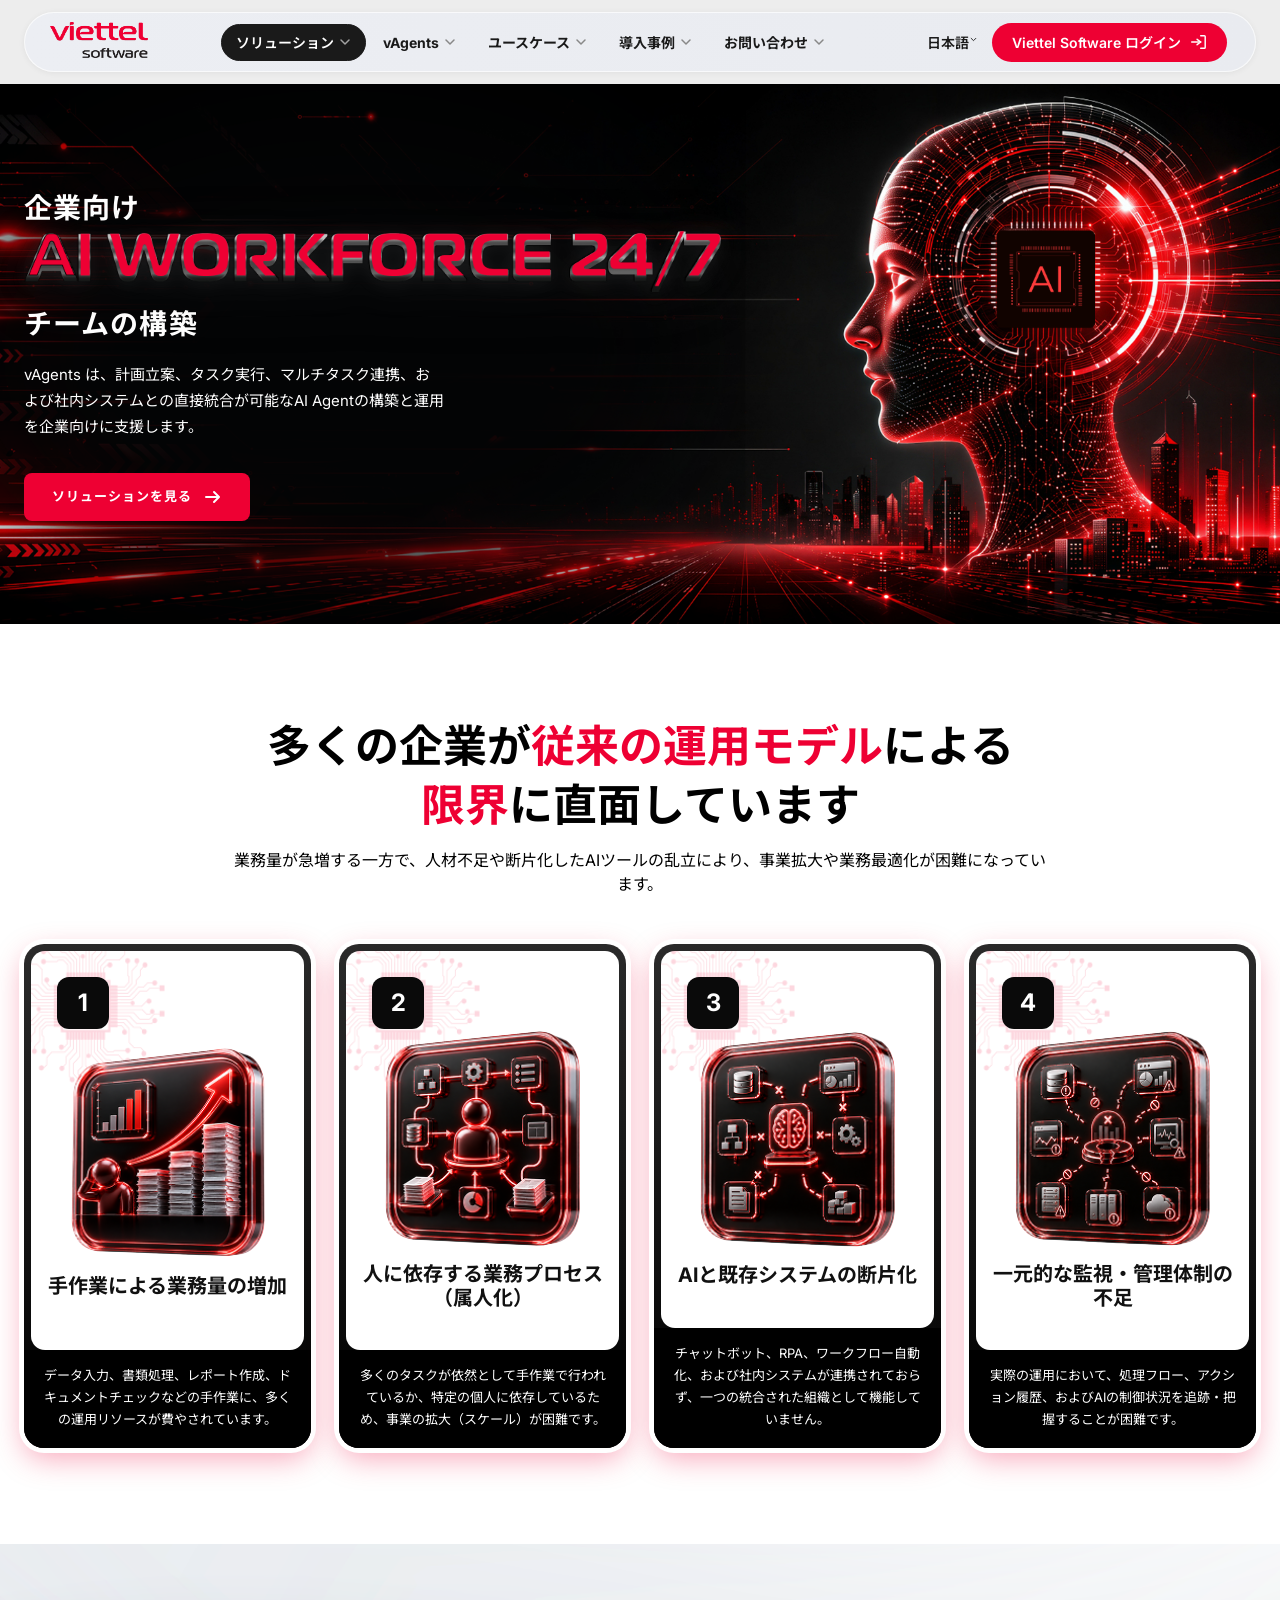
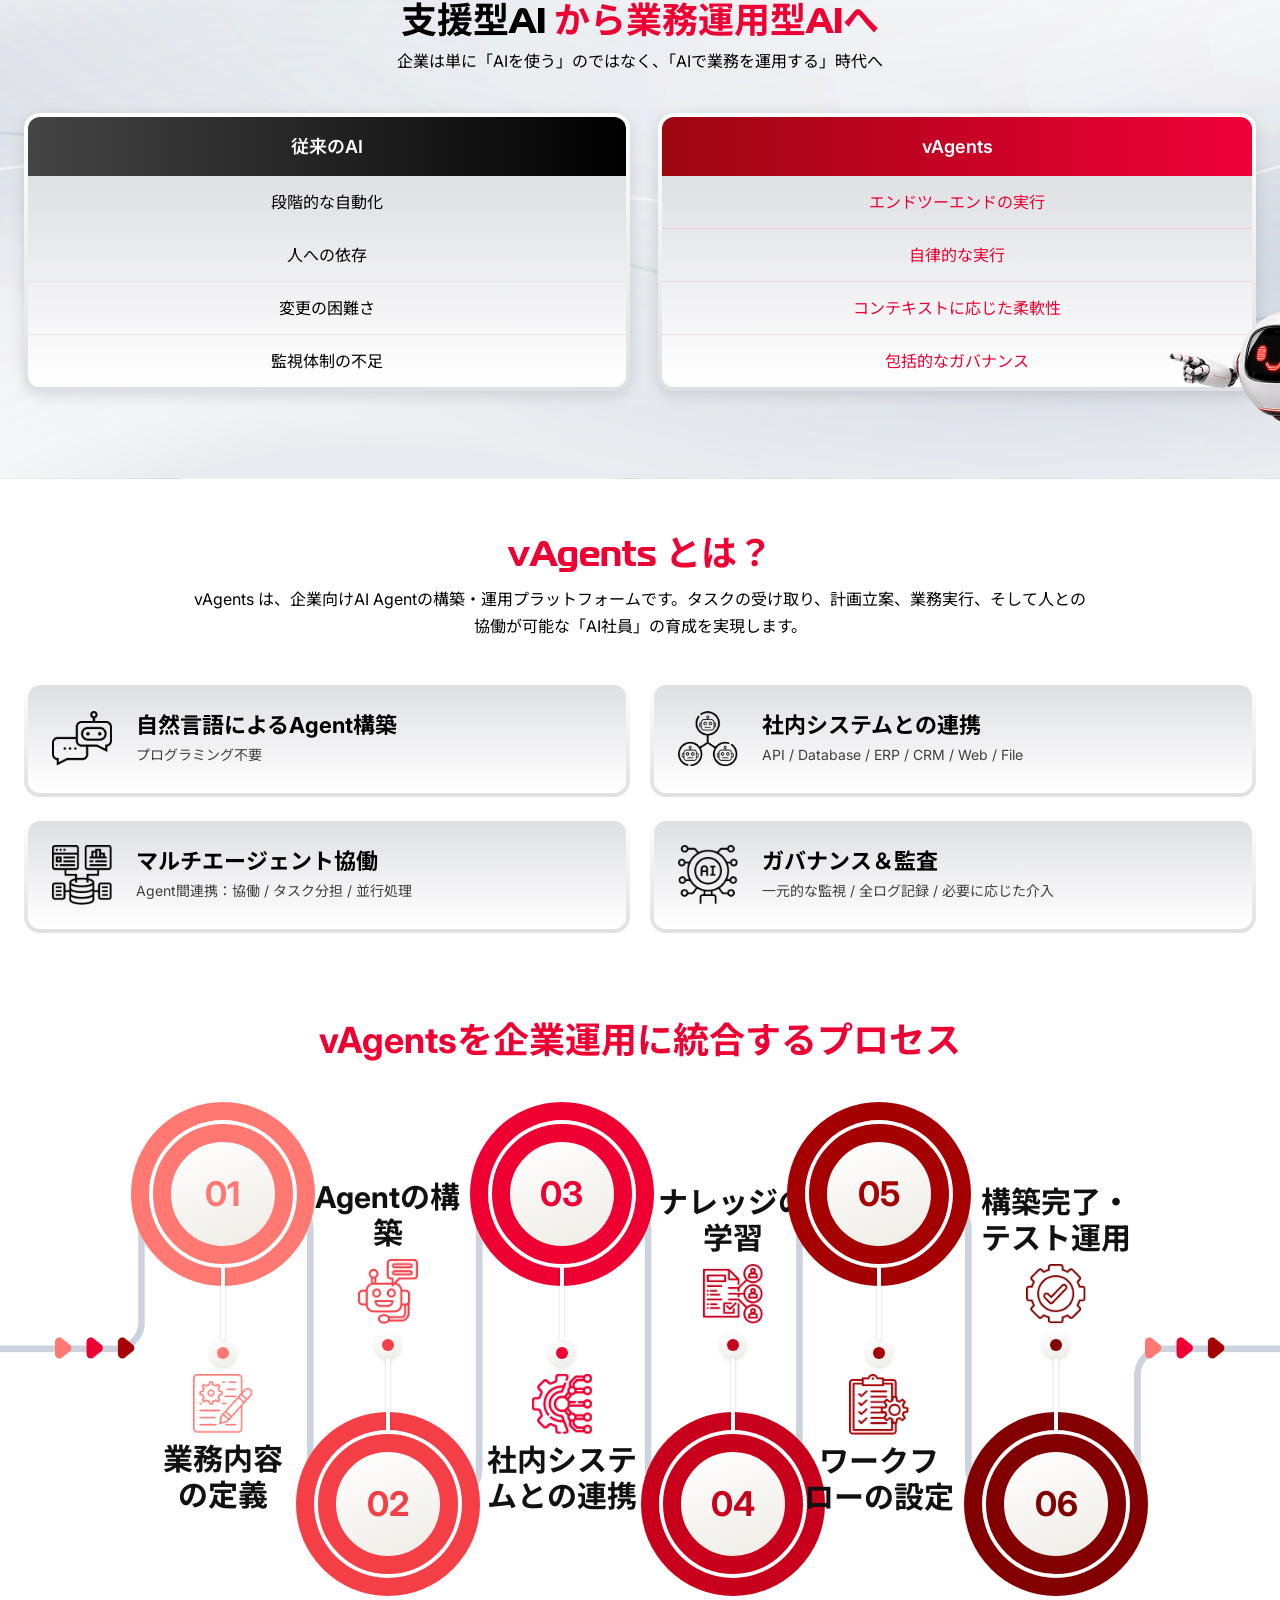
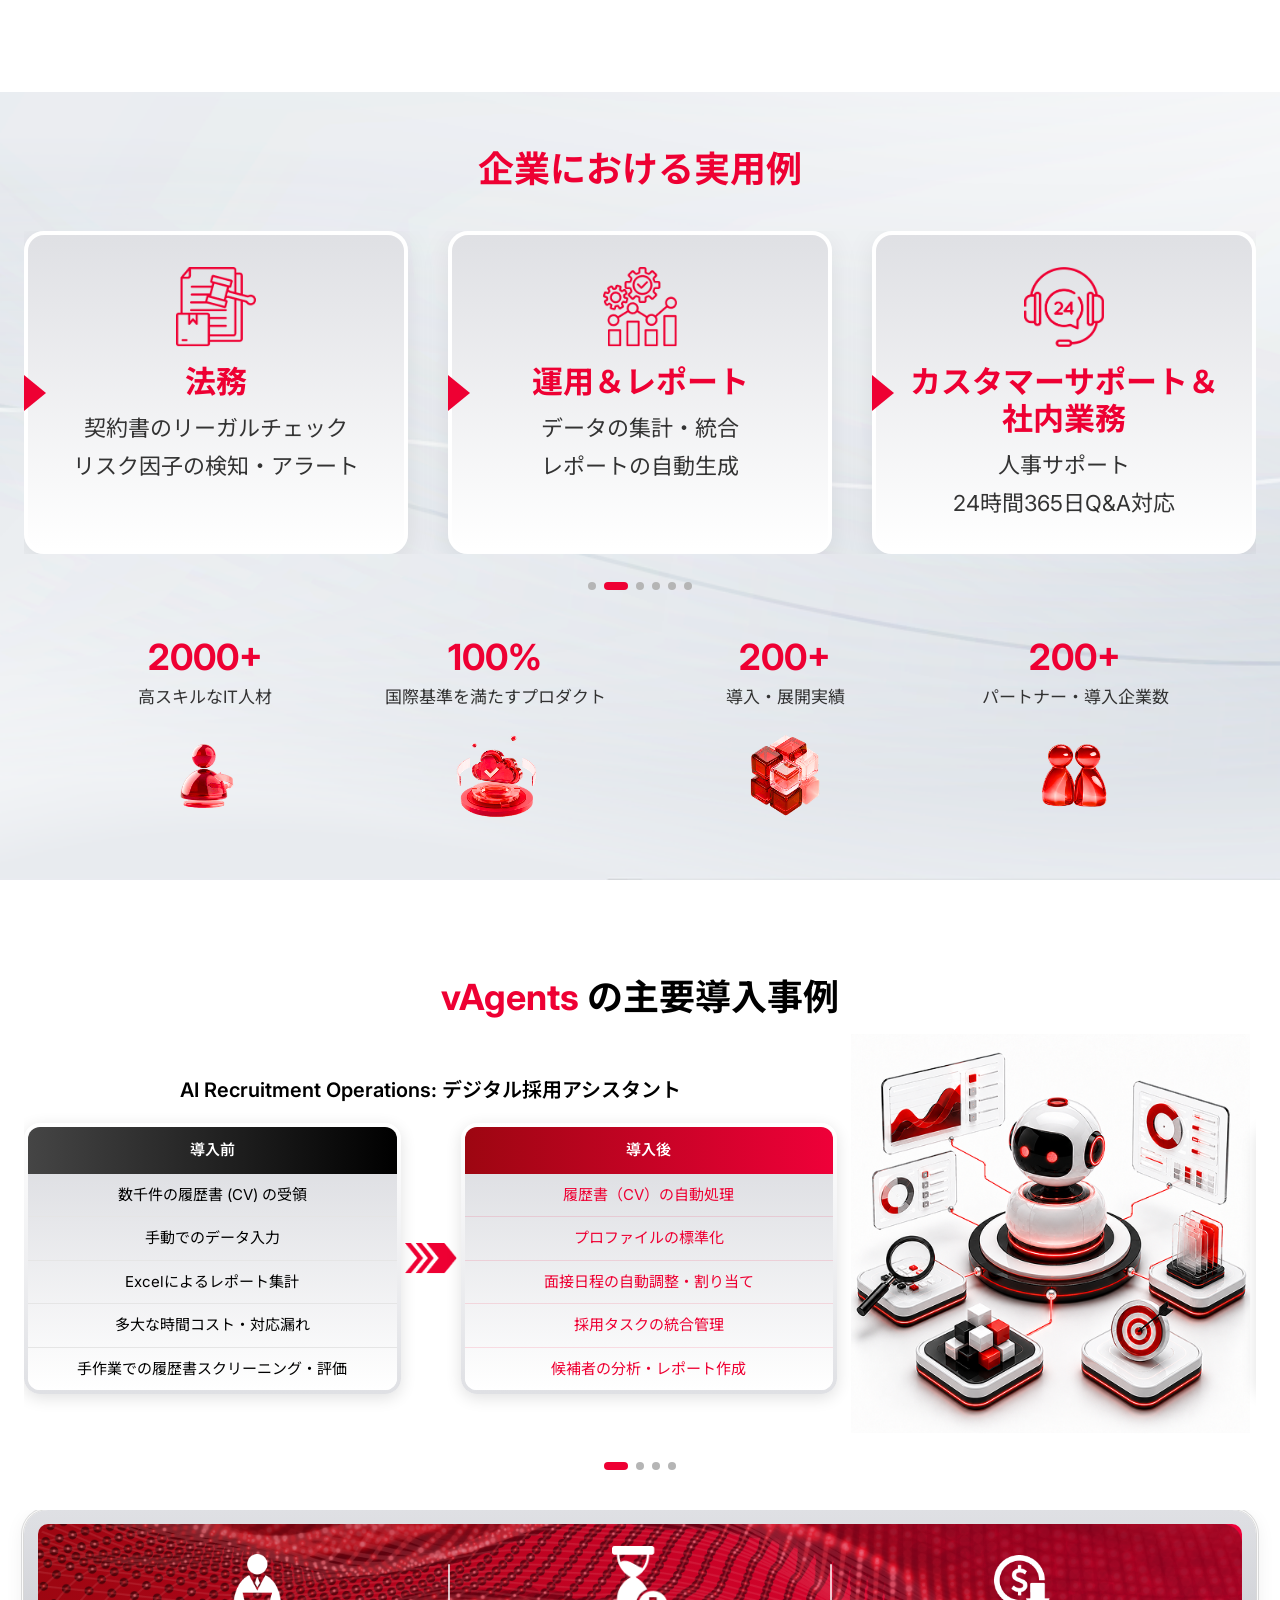
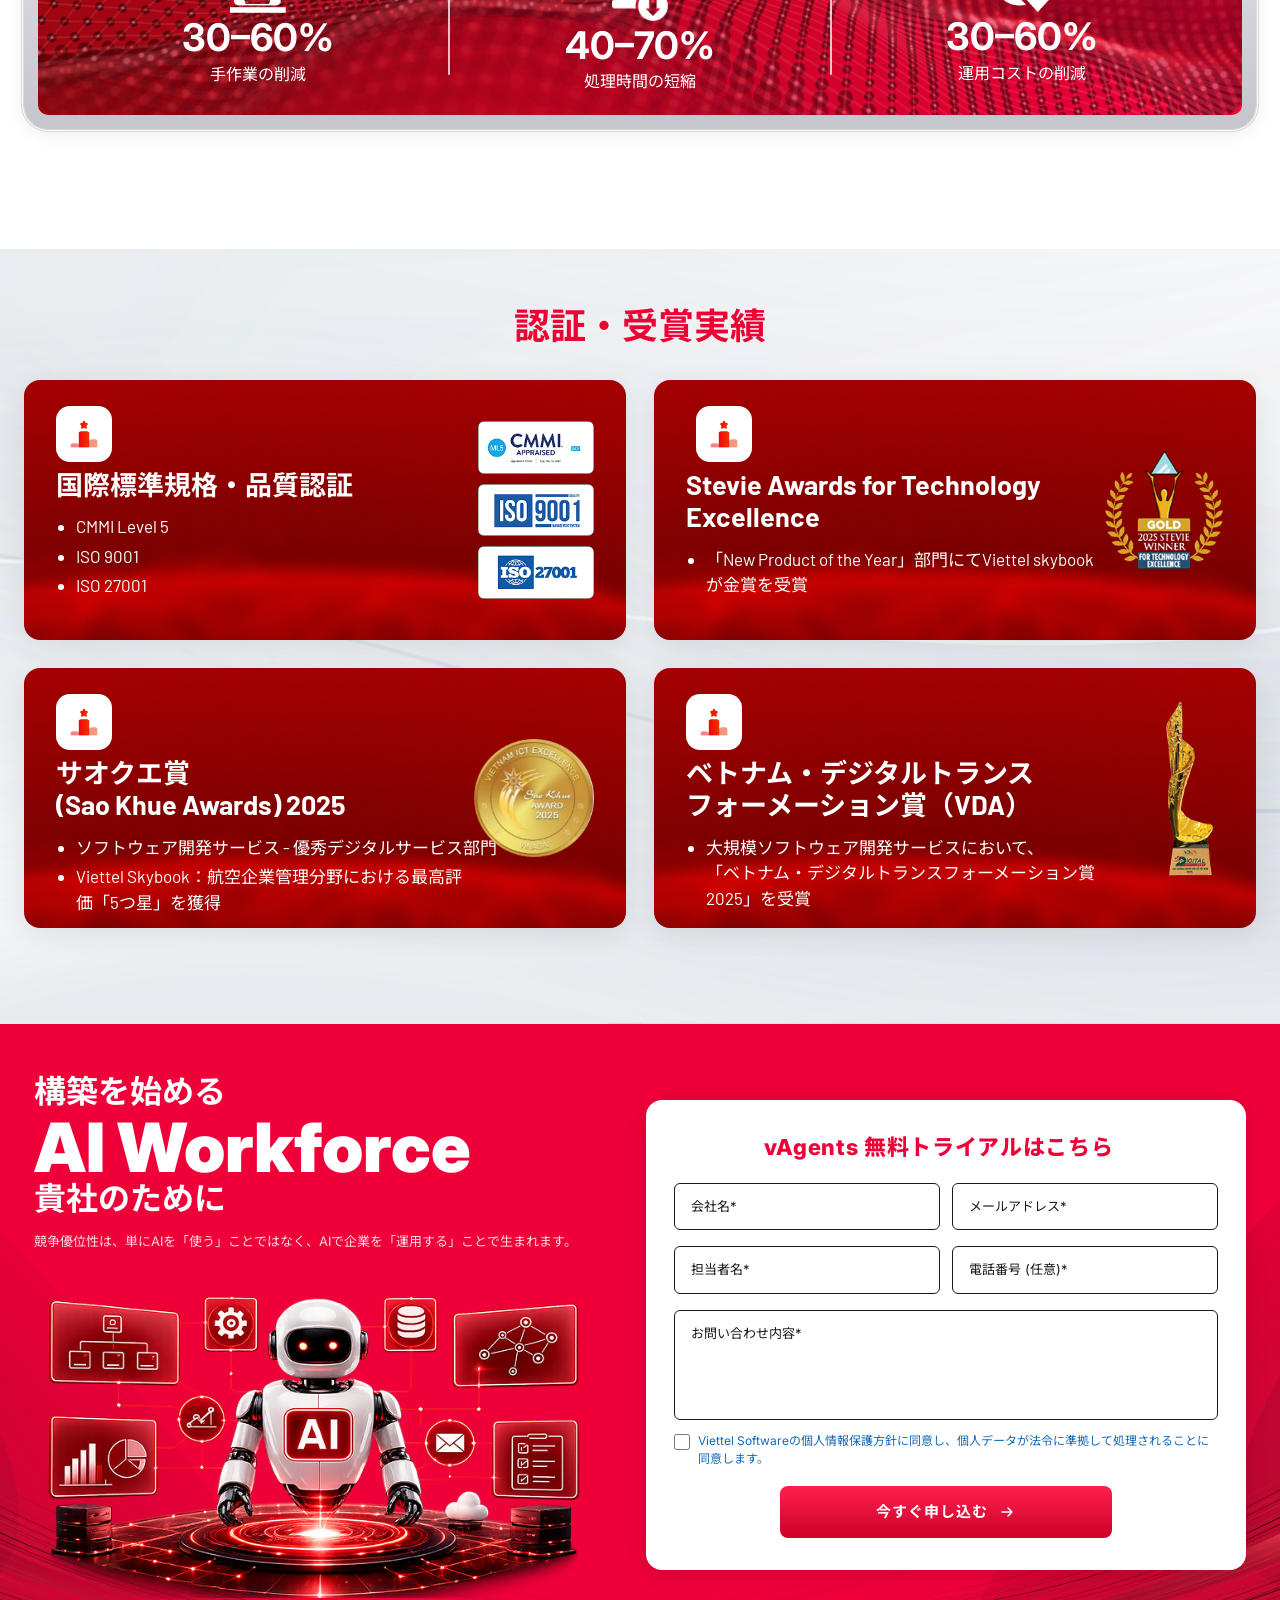
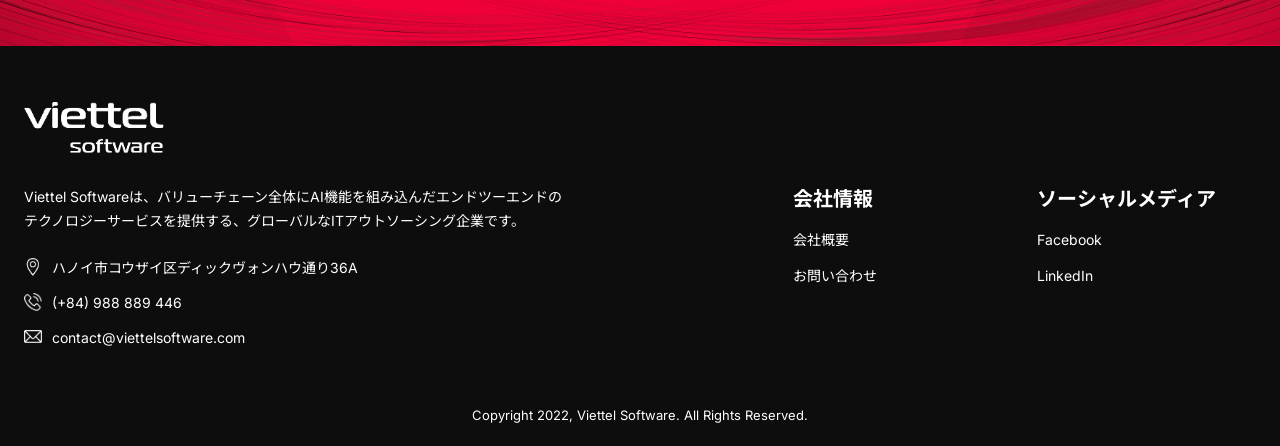
==== japan.html @ c100510f "fix" ====
<!DOCTYPE html>
<html lang="ja">
<head>
  <meta charset="UTF-8">
  <meta name="viewport" content="width=device-width, initial-scale=1.0">
  <meta name="description" content="vAgents — Nền tảng AI Workforce giúp doanh nghiệp xây dựng đội ngũ AI vận hành toàn diện. Tạo Agent, kết nối hệ thống, thực thi end-to-end.">
  <meta property="og:title" content="vAgents — AI Workforce cho Doanh Nghiệp">
  <meta property="og:description" content="Từ AI hỗ trợ sang AI vận hành doanh nghiệp. Xây dựng đội ngũ AI Workforce với vAgents của Viettel Software.">
  <meta property="og:type" content="website">
  <title>vAgents — AI Workforce cho Doanh Nghiệp | Viettel Software</title>

  <!-- Google Fonts: Inter 400/500/600/700 -->
  <link rel="preconnect" href="https://fonts.googleapis.com">
  <link rel="preconnect" href="https://fonts.gstatic.com" crossorigin>
  <!-- display=optional: dùng font dự phòng nếu Inter chưa kịp tải, KHÔNG swap sau đó
       → tránh reflow làm lệch vị trí khi mở link có #anchor (vd .../#giai-phap) -->
  <link href="https://fonts.googleapis.com/css2?family=Barlow+Condensed:wght@400;600;700;800&family=Barlow:wght@400;500;700&family=Be+Vietnam+Pro:wght@400;600;700&family=Roboto:wght@400;700;900&family=Inter:wght@400;500;600;700&display=optional" rel="stylesheet">

  <!-- Webfont tiếng Nhật: dự phòng cho glyph kanji/kana (chỉ tải ở bản tiếng Nhật) -->
  <link rel="preconnect" href="https://fonts.googleapis.com">
  <link rel="preconnect" href="https://fonts.gstatic.com" crossorigin>
  <link href="https://fonts.googleapis.com/css2?family=Noto+Sans+JP:wght@400;500;700;900&display=swap" rel="stylesheet">

  <link rel="stylesheet" href="css/reset.css?v=2">
  <link rel="stylesheet" href="css/style.css?v=100">
</head>
<body>

  <!-- Neo đầu trang: KHÔNG đặt trên header sticky (sticky luôn ở top → trình duyệt
       coi như đã thấy, không cuộn). Logo trỏ #top sẽ cuộn hẳn lên đầu trang. -->
  <span id="top" aria-hidden="true"></span>

  <!-- ===== 00. HEADER / NAV ===== -->
  <!-- CSS-only mobile menu: checkbox input phải đứng TRƯỚC header để sibling selector hoạt động -->
  <input type="checkbox" id="nav-toggle" class="nav-toggle-input" aria-hidden="true">

  <header class="site-header">
    <div class="container">
      <div class="header-pill">

        <!-- Logo -->
        <a href="#top" class="site-logo" aria-label="Viettel Software - trang chủ">
          <img src="images/logo.png" alt="Viettel Software" class="logo-img">
        </a>

        <!-- Nav desktop -->
        <nav class="site-nav" aria-label="Menu chính">
          <ul class="nav-menu" role="list">
            <li>
              <a href="#giai-phap" class="nav-link active" aria-current="page">
                ソリューション
                <svg class="nav-chevron" viewBox="0 0 12 12" fill="none" aria-hidden="true"><path d="M2 4l4 4 4-4" stroke="currentColor" stroke-width="1.5" stroke-linecap="round" stroke-linejoin="round"/></svg>
              </a>
            </li>
            <li>
              <a href="#vagent" class="nav-link">
                vAgents
                <svg class="nav-chevron" viewBox="0 0 12 12" fill="none" aria-hidden="true"><path d="M2 4l4 4 4-4" stroke="currentColor" stroke-width="1.5" stroke-linecap="round" stroke-linejoin="round"/></svg>
              </a>
            </li>
            <li>
              <a href="#ung-dung" class="nav-link">
                ユースケース
                <svg class="nav-chevron" viewBox="0 0 12 12" fill="none" aria-hidden="true"><path d="M2 4l4 4 4-4" stroke="currentColor" stroke-width="1.5" stroke-linecap="round" stroke-linejoin="round"/></svg>
              </a>
            </li>
            <li>
              <a href="#case-study" class="nav-link">
                導入事例
                <svg class="nav-chevron" viewBox="0 0 12 12" fill="none" aria-hidden="true"><path d="M2 4l4 4 4-4" stroke="currentColor" stroke-width="1.5" stroke-linecap="round" stroke-linejoin="round"/></svg>
              </a>
            </li>
            <li>
              <a href="#cta-form" class="nav-link">
                お問い合わせ
                <svg class="nav-chevron" viewBox="0 0 12 12" fill="none" aria-hidden="true"><path d="M2 4l4 4 4-4" stroke="currentColor" stroke-width="1.5" stroke-linecap="round" stroke-linejoin="round"/></svg>
              </a>
            </li>
          </ul>
        </nav>

        <!-- Chọn ngôn ngữ (dropdown): nút hiện ngôn ngữ đang dùng, bấm xổ ngôn ngữ khác -->
        <div class="nav-lang-wrap">
          <button type="button" class="nav-lang" aria-haspopup="true" aria-expanded="false" aria-label="言語を選択">
            日本語
            <svg class="nav-lang-chevron" viewBox="0 0 12 12" fill="none" aria-hidden="true"><path d="M2 4l4 4 4-4" stroke="currentColor" stroke-width="1.5" stroke-linecap="round" stroke-linejoin="round"/></svg>
          </button>
          <ul class="nav-lang-menu" role="menu">
            <li role="none"><a href="index.html" class="nav-lang-option" role="menuitem">Tiếng Việt</a></li>
          </ul>
        </div>

        <!-- Liên hệ button -->
        <a href="https://viettelsoftware.com/jp" class="nav-login-btn" target="_blank" rel="noopener noreferrer" aria-label="Viettel Software ログイン">
          Viettel Software ログイン
          <svg class="nav-login-icon" viewBox="0 0 20 20" fill="none" aria-hidden="true">
            <path d="M13 3h4a1 1 0 011 1v12a1 1 0 01-1 1h-4" stroke="currentColor" stroke-width="1.6" stroke-linecap="round"/>
            <path d="M9 13l4-3-4-3" stroke="currentColor" stroke-width="1.6" stroke-linecap="round" stroke-linejoin="round"/>
            <line x1="13" y1="10" x2="3" y2="10" stroke="currentColor" stroke-width="1.6" stroke-linecap="round"/>
          </svg>
        </a>

        <!-- Hamburger CSS-only: 3 span biến thành X khi checked -->
        <label for="nav-toggle" class="nav-hamburger" aria-label="Mở menu">
          <span></span>
          <span></span>
          <span></span>
        </label>

      </div>
    </div>

    <!-- Mobile nav panel — hiển thị khi checkbox checked -->
    <div class="nav-mobile-panel">
      <ul class="nav-mobile-menu" role="list">
        <li><a href="#giai-phap" class="nav-mobile-link">ソリューション</a></li>
        <li><a href="#vagent" class="nav-mobile-link">vAgents</a></li>
        <li><a href="#ung-dung" class="nav-mobile-link">活用例</a></li>
        <li><a href="#case-study" class="nav-mobile-link">活用例</a></li>
        <li><a href="#cta-form" class="nav-mobile-link">お問い合わせ</a></li>
        <li><a href="https://viettelsoftware.com/jp" class="nav-mobile-link nav-mobile-login" target="_blank" rel="noopener noreferrer">Viettel Software ログイン</a></li>
      </ul>
    </div>
  </header>

  <main>

    <!-- ===== 01. HERO ===== -->
    <section class="hero-section" id="hero" aria-label="Hero">

      <!-- Layer 0: nền full-width -->
      <img src="images/Rectangle.png?v=3" alt="" class="hero-bg" aria-hidden="true">

      <!-- Layer 1b: Rectangle1 bên trái, đè lên bg, dưới text -->
      <img src="images/Rectangle1.png" alt="" class="hero-rect1" aria-hidden="true">

      <!-- Layer 2: nội dung -->
      <div class="container hero-inner">

        <!-- Div chứa text bên trái -->
        <div class="hero-content">

          <!-- Heading -->
          <h1 class="hero-title">
            企業向け
            <span class="hero-ai-border">
              <img class="hero-ai-base" src="images/56.png" alt="AI WORKFORCE 24/7" width="931" height="86">
              <img class="hero-ai-fill" src="images/57.png" alt="" aria-hidden="true" width="920" height="74">
            </span>
            チームの構築
          </h1>

          <!-- Div text thông tin -->
          <div class="hero-info">
            <p>vAgents は、計画立案、タスク実行、マルチタスク連携、および社内システムとの直接統合が可能なAI Agentの構築と運用を企業向けに支援します。</p>
          </div>

          <!-- Div button -->
          <div class="hero-actions">
            <a href="#giai-phap" class="hero-btn">
              ソリューションを見る
              <svg width="20" height="20" viewBox="0 0 20 20" fill="none" aria-hidden="true">
                <path d="M4 10h12M12 5l5 5-5 5" stroke="currentColor" stroke-width="2" stroke-linecap="round" stroke-linejoin="round"/>
              </svg>
            </a>
          </div>

        </div>


      </div>
    </section>

    <!-- ===== 02. PAIN POINT ===== -->
    <section class="pain-section" id="dau-bai" aria-label="Doanh nghiep dang bi gioi han">
      <div class="container">

        <div class="pain-header">
          <h2 class="pain-title">
            多くの企業が<span class="text-red">従来の運用モデル</span>による<br>
            <span class="pain-title-accent"><span class="text-red">限界</span>に直面しています</span>
          </h2>
          <p class="pain-sub">
            業務量が急増する一方で、人材不足や断片化したAIツールの乱立により、事業拡大や業務最適化が困難になっています。
          </p>
        </div>

        <div class="pain-grid">

          <div class="pain-card">
            <div class="pain-card-inner">
              <img class="pain-card-watermark" src="images/34.png" alt="" aria-hidden="true">
              <span class="pain-badge" aria-hidden="true">
                <span class="pain-badge-num">1</span>
              </span>
              <div class="pain-card-icon">
                <img src="images/35.png" alt="Bieu tuong khoi luong cong viec" loading="lazy">
              </div>
              <h3 class="pain-card-title">手作業による業務量の増加</h3>
            </div>
            <div class="pain-card-bottom">
              <p class="pain-card-desc">データ入力、書類処理、レポート作成、ドキュメントチェックなどの手作業に、多くの運用リソースが費やされています。</p>
            </div>
          </div>

          <div class="pain-card">
            <div class="pain-card-inner">
              <img class="pain-card-watermark" src="images/34.png" alt="" aria-hidden="true">
              <span class="pain-badge" aria-hidden="true">
                <span class="pain-badge-num">2</span>
              </span>
              <div class="pain-card-icon">
                <img src="images/36.png" alt="Bieu tuong phu thuoc con nguoi" loading="lazy">
              </div>
              <h3 class="pain-card-title">人に依存する業務プロセス（属人化）</h3>
            </div>
            <div class="pain-card-bottom">
              <p class="pain-card-desc">多くのタスクが依然として手作業で行われているか、特定の個人に依存しているため、事業の拡大（スケール）が困難です。</p>
            </div>
          </div>

          <div class="pain-card">
            <div class="pain-card-inner">
              <img class="pain-card-watermark" src="images/34.png" alt="" aria-hidden="true">
              <span class="pain-badge" aria-hidden="true">
                <span class="pain-badge-num">3</span>
              </span>
              <div class="pain-card-icon">
                <img src="images/37.png" alt="Bieu tuong AI roi rac" loading="lazy">
              </div>
              <h3 class="pain-card-title">AIと既存システムの断片化</h3>
            </div>
            <div class="pain-card-bottom">
              <p class="pain-card-desc">チャットボット、RPA、ワークフロー自動化、および社内システムが連携されておらず、一つの統合された組織として機能していません。</p>
            </div>
          </div>

          <div class="pain-card">
            <div class="pain-card-inner">
              <img class="pain-card-watermark" src="images/34.png" alt="" aria-hidden="true">
              <span class="pain-badge" aria-hidden="true">
                <span class="pain-badge-num">4</span>
              </span>
              <div class="pain-card-icon">
                <img src="images/38.png" alt="Bieu tuong giam sat" loading="lazy">
              </div>
              <h3 class="pain-card-title">一元的な監視・管理体制の不足</h3>
            </div>
            <div class="pain-card-bottom">
              <p class="pain-card-desc">実際の運用において、処理フロー、アクション履歴、およびAIの制御状況を追跡・把握することが困難です。</p>
            </div>
          </div>

        </div>
      </div>
    </section>

    <!-- ===== 03. TRANSFORMATION ===== -->
    <section class="transform-section section" id="giai-phap" aria-label="Từ AI hỗ trợ sang AI vận hành doanh nghiệp">
      <div class="container">

        <div class="transform-header text-center">
          <h2 class="transform-title">
            支援型AI <span class="text-red">から業務運用型AIへ</span>
          </h2>
          <p class="transform-subtitle">
            企業は単に「AIを使う」のではなく、「AIで業務を運用する」時代へ
          </p>
        </div>

        <div class="transform-compare">

          <!-- Bảng trái: AI truyền thống -->
          <div class="transform-table transform-table--traditional">
            <div class="transform-table-header">従来のAI</div>
            <ul class="transform-table-rows">
              <li class="transform-table-row">段階的な自動化</li>
              <li class="transform-table-row">人への依存</li>
              <li class="transform-table-row">変更の困難さ</li>
              <li class="transform-table-row">監視体制の不足</li>
            </ul>
          </div>

          <!-- Bảng phải: vAgents + robot -->
          <div class="transform-table-wrap">
            <div class="transform-table transform-table--vagent">
              <div class="transform-table-header">vAgents</div>
              <ul class="transform-table-rows">
                <li class="transform-table-row">エンドツーエンドの実行</li>
                <li class="transform-table-row">自律的な実行</li>
                <li class="transform-table-row">コンテキストに応じた柔軟性</li>
                <li class="transform-table-row">包括的なガバナンス</li>
              </ul>
            </div>
            <img class="transform-robot" src="images/chat.png" alt="" aria-hidden="true" loading="lazy">
          </div>

        </div>
      </div>
    </section>

    <!-- ===== 04. vAgents FEATURES ===== -->
    <section class="features-section section" id="vagent" aria-label="vAgents là gì">
      <div class="container">
        <div class="features-header text-center">
          <h2 class="features-title">
            <span class="text-red">vAgents とは？</span>
          </h2>
          <p class="features-desc">
            vAgents は、企業向けAI Agentの構築・運用プラットフォームです。タスクの受け取り、計画立案、業務実行、そして人との協働が可能な「AI社員」の育成を実現します。
          </p>
        </div>
        <div class="features-grid">

          <div class="feature-card">
            <div class="feature-icon">
              <img src="images/21.png" alt="Tạo Agent bằng ngôn ngữ tự nhiên" width="60" height="60">
            </div>
            <div class="feature-body">
              <h3 class="feature-title">自然言語によるAgent構築</h3>
              <p class="feature-desc">プログラミング不要</p>
            </div>
          </div>

          <div class="feature-card">
            <div class="feature-icon">
              <img src="images/2.png" alt="Kết nối hệ thống nội bộ" width="60" height="60">
            </div>
            <div class="feature-body">
              <h3 class="feature-title">社内システムとの連携</h3>
              <p class="feature-desc">API / Database / ERP / CRM / Web / File</p>
            </div>
          </div>

          <div class="feature-card">
            <div class="feature-icon">
              <img src="images/1.png" alt="Multi-Agent Collaboration" width="60" height="60">
            </div>
            <div class="feature-body">
              <h3 class="feature-title">マルチエージェント協働</h3>
              <p class="feature-desc">Agent間連携：協働 / タスク分担 / 並行処理</p>
            </div>
          </div>

          <div class="feature-card">
            <div class="feature-icon">
              <img src="images/3.png" alt="Governance & Audit" width="60" height="60">
            </div>
            <div class="feature-body">
              <h3 class="feature-title">ガバナンス＆監査</h3>
              <p class="feature-desc">一元的な監視 / 全ログ記録 / 必要に応じた介入</p>
            </div>
          </div>

        </div>
      </div>
    </section>

    <!-- ===== 05. HOW IT WORKS ===== -->
    <section class="howitworks-section section" id="cach-van-hanh" aria-label="Cách vAgents vận hành">
      <div class="container">
        <div class="howitworks-header text-center">
          <h2 class="howitworks-title"><span class="text-red">vAgentsを企業運用に統合するプロセス</span></h2>
        </div>
        <div class="hiw-scroller">
          <div class="hiw">

            <!-- Đường line uốn lượn (ghép 31.png + 32.png) + 3 tam giác 2 đầu (33.png) -->
            <span class="hiw-line" aria-hidden="true">
              <img class="hiw-tri hiw-tri--start" src="images/33.png" alt="">
              <img class="hiw-tri hiw-tri--end" src="images/33.png" alt="">
            </span>

            <!-- Bước 1 — trên -->
            <div class="hiw-step hiw-step--top" style="--c:#FF7871; --x:17.4%;">
              <div class="hiw-circle"><span class="hiw-ring"><span class="hiw-disc">01</span></span></div>
              <span class="hiw-stem"></span>
              <span class="hiw-dot"><span class="hiw-dot-core"></span></span>
              <img class="hiw-icon" src="images/25.png" alt="">
              <p class="hiw-label">業務内容<br>の定義</p>
            </div>

            <!-- Bước 2 — dưới -->
            <div class="hiw-step hiw-step--bottom" style="--c:#F53F47; --x:30.3%;">
              <p class="hiw-label">Agentの構築</p>
              <img class="hiw-icon" src="images/26.png" alt="">
              <span class="hiw-dot"><span class="hiw-dot-core"></span></span>
              <span class="hiw-stem"></span>
              <div class="hiw-circle"><span class="hiw-ring"><span class="hiw-disc">02</span></span></div>
            </div>

            <!-- Bước 3 — trên -->
            <div class="hiw-step hiw-step--top" style="--c:#EE0033; --x:43.9%;">
              <div class="hiw-circle"><span class="hiw-ring"><span class="hiw-disc">03</span></span></div>
              <span class="hiw-stem"></span>
              <span class="hiw-dot"><span class="hiw-dot-core"></span></span>
              <img class="hiw-icon" src="images/27.png" alt="">
              <p class="hiw-label">社内システ<br>ムとの連携</p>
            </div>

            <!-- Bước 4 — dưới -->
            <div class="hiw-step hiw-step--bottom" style="--c:#C9001B; --x:57.3%;">
              <p class="hiw-label">ナレッジの<br>学習</p>
              <img class="hiw-icon" src="images/28.png" alt="">
              <span class="hiw-dot"><span class="hiw-dot-core"></span></span>
              <span class="hiw-stem"></span>
              <div class="hiw-circle"><span class="hiw-ring"><span class="hiw-disc">04</span></span></div>
            </div>

            <!-- Bước 5 — trên -->
            <div class="hiw-step hiw-step--top" style="--c:#A50002; --x:68.7%;">
              <div class="hiw-circle"><span class="hiw-ring"><span class="hiw-disc">05</span></span></div>
              <span class="hiw-stem"></span>
              <span class="hiw-dot"><span class="hiw-dot-core"></span></span>
              <img class="hiw-icon" src="images/29.png" alt="">
              <p class="hiw-label">ワークフ<br>ローの設定</p>
            </div>

            <!-- Bước 6 — dưới -->
            <div class="hiw-step hiw-step--bottom" style="--c:#820000; --x:82.5%;">
              <p class="hiw-label">構築完了・<br>テスト運用</p>
              <img class="hiw-icon" src="images/30.png" alt="">
              <span class="hiw-dot"><span class="hiw-dot-core"></span></span>
              <span class="hiw-stem"></span>
              <div class="hiw-circle"><span class="hiw-ring"><span class="hiw-disc">06</span></span></div>
            </div>

          </div>
        </div>
      </div>
    </section>

    <!-- ===== 06. USE CASES ===== -->
    <!-- CSS-only carousel: 6 radio inputs ngay trước section (sibling selector ~) -->
    <input type="radio" name="uc-slide" id="uc-1" hidden checked>
    <input type="radio" name="uc-slide" id="uc-2" hidden>
    <input type="radio" name="uc-slide" id="uc-3" hidden>
    <input type="radio" name="uc-slide" id="uc-4" hidden>
    <input type="radio" name="uc-slide" id="uc-5" hidden>
    <input type="radio" name="uc-slide" id="uc-6" hidden>

    <section class="usecase-section section" id="ung-dung" aria-label="Ứng dụng thực tế">
      <div class="container">
        <h2 class="usecase-title">企業における実用例</h2>

        <!-- Sân khấu carousel: bọc nút mũi tên + viewport để (ở mobile) căn nút theo CHIỀU CAO card -->
        <div class="usecase-stage">

          <div class="usecase-viewport">
          <div class="usecase-track">
            <div class="usecase-card">
              <div class="usecase-card-icon">
                <img src="images/g537.png" alt="Tuyển dụng">
              </div>
              <h3 class="usecase-card-title">採用</h3>
              <ul class="usecase-card-desc">
                <li>履歴書（CV）のスクリーニング</li>
                <li>面接日程の自動調整</li>
              </ul>
            </div>

            <div class="usecase-card">
              <div class="usecase-card-icon">
                <img src="images/Vector.png" alt="Pháp chế (Legal)">
              </div>
              <h3 class="usecase-card-title">法務</h3>
              <ul class="usecase-card-desc">
                <li>契約書のリーガルチェック</li>
                <li>リスク因子の検知・アラート</li>
              </ul>
            </div>

            <div class="usecase-card">
              <div class="usecase-card-icon">
                <img src="images/4.png" alt="Vận hành &amp; Báo cáo">
              </div>
              <h3 class="usecase-card-title">運用＆レポート</h3>
              <ul class="usecase-card-desc">
                <li>データの集計・統合</li>
                <li>レポートの自動生成</li>
              </ul>
            </div>

            <div class="usecase-card">
              <div class="usecase-card-icon">
                <img src="images/55.png" alt="CSKH &amp; Nội bộ">
              </div>
              <h3 class="usecase-card-title">カスタマーサポート＆社内業務</h3>
              <ul class="usecase-card-desc">
                <li>人事サポート</li>
                <li>24時間365日Q&amp;A対応</li>
              </ul>
            </div>

            <div class="usecase-card">
              <div class="usecase-card-icon">
                <img src="images/59.png" alt="Trợ lý văn bản">
              </div>
              <h3 class="usecase-card-title">ドキュメント作成アシスタント</h3>
              <ul class="usecase-card-desc">
                <li>稟議書・契約書の自動作成 </li>
                <li>シナリオ・計画書の作成</li>
              </ul>
            </div>

            <div class="usecase-card">
              <div class="usecase-card-icon">
                <img src="images/60.png" alt="Giám sát công việc">
              </div>
              <h3 class="usecase-card-title">業務モニタリング</h3>
              <ul class="usecase-card-desc">
                <li>Jira上のタスク評価・分析</li>
                <li>データの誤り・欠損に関するアラート通知</li>
              </ul>
            </div>

            <!-- Bản sao 2 card đầu để luôn đủ 3 card khi cuộn tới nhóm cuối (thay cho infinite-loop của JS) -->
            <div class="usecase-card usecase-card--clone" aria-hidden="true">
              <div class="usecase-card-icon">
                <img src="images/g537.png" alt="">
              </div>
              <h3 class="usecase-card-title">採用</h3>
              <ul class="usecase-card-desc">
                <li>履歴書（CV）のスクリーニング</li>
                <li>面接日程の自動調整</li>
              </ul>
            </div>

            <div class="usecase-card usecase-card--clone" aria-hidden="true">
              <div class="usecase-card-icon">
                <img src="images/Vector.png" alt="">
              </div>
              <h3 class="usecase-card-title">法務</h3>
              <ul class="usecase-card-desc">
                <li>契約書のリーガルチェック</li>
                <li>リスク因子の検知・アラート</li>
              </ul>
            </div>

            <div class="usecase-card usecase-card--clone" aria-hidden="true">
              <div class="usecase-card-icon">
                <img src="images/4.png" alt="">
              </div>
              <h3 class="usecase-card-title">運用＆レポート</h3>
              <ul class="usecase-card-desc">
                <li>データの集計・統合</li>
                <li>レポートの自動生成</li>
              </ul>
            </div>
          </div>
          </div>
        </div>

        <!-- Dots: 1 dot / 1 nhóm cuộn. Dot active đồng bộ qua radio :checked (CSS) -->
        <div class="usecase-dots">
          <label for="uc-1" class="usecase-dot" aria-label="Nhóm 1"></label>
          <label for="uc-2" class="usecase-dot" aria-label="Nhóm 2"></label>
          <label for="uc-3" class="usecase-dot" aria-label="Nhóm 3"></label>
          <label for="uc-4" class="usecase-dot" aria-label="Nhóm 4"></label>
          <label for="uc-5" class="usecase-dot" aria-label="Nhóm 5"></label>
          <label for="uc-6" class="usecase-dot" aria-label="Nhóm 6"></label>
        </div>

        <div class="usecase-stats">
          <div class="usecase-stat">
            <div class="usecase-stat-number">2000+</div>
            <p class="usecase-stat-label">高スキルなIT人材</p>
            <div class="usecase-stat-icon">
              <img src="images/39.png" alt="">
            </div>
          </div>

          <div class="usecase-stat">
            <div class="usecase-stat-number">100%</div>
            <p class="usecase-stat-label">国際基準を満たすプロダクト</p>
            <div class="usecase-stat-icon">
              <img src="images/40.png" alt="">
            </div>
          </div>

          <div class="usecase-stat">
            <div class="usecase-stat-number">200+</div>
            <p class="usecase-stat-label">導入・展開実績</p>
            <div class="usecase-stat-icon">
              <img src="images/41.png" alt="">
            </div>
          </div>

          <div class="usecase-stat">
            <div class="usecase-stat-number">200+</div>
            <p class="usecase-stat-label">パートナー・導入企業数</p>
            <div class="usecase-stat-icon">
              <img src="images/42.png" alt="">
            </div>
          </div>
        </div>
      </div>
    </section>

    <!-- CSS-only carousel: 4 radio inputs ngay trước section (sibling selector ~) -->
    <input type="radio" name="cs-slide" id="cs-1" hidden checked>
    <input type="radio" name="cs-slide" id="cs-2" hidden>
    <input type="radio" name="cs-slide" id="cs-3" hidden>
    <input type="radio" name="cs-slide" id="cs-4" hidden>

    <!-- ===== 07. CASE STUDY ===== -->
    <section class="casestudy-section section" id="case-study" aria-label="Case study tiêu biểu của vAgents">

      <div class="container">
        <div class="casestudy-header text-center">
          <h2 class="section-title"><span class="text-red">vAgents</span> の主要導入事例</h2>
        </div>

        <!-- Sân khấu: bọc nút mũi tên + viewport để (mobile) căn nút theo GIỮA slide (ngang chỗ mũi tên đỏ) -->
        <div class="casestudy-stage">

          <div class="casestudy-viewport">
          <div class="casestudy-track">

            <!-- Slide 1: Tuyển dụng -->
            <div class="casestudy-slide">
              <div class="casestudy-slide-left">
                <p class="casestudy-slide-subtitle">AI Recruitment Operations: デジタル採用アシスタント</p>
                <div class="casestudy-tables">
                  <div class="transform-table transform-table--traditional">
                    <div class="transform-table-header">導入前</div>
                    <ul class="transform-table-rows">
                      <li class="transform-table-row">数千件の履歴書 (CV) の受領</li>
                      <li class="transform-table-row">手動でのデータ入力</li>
                      <li class="transform-table-row">Excelによるレポート集計</li>
                      <li class="transform-table-row">多大な時間コスト・対応漏れ</li>
                      <li class="transform-table-row">手作業での履歴書スクリーニング・評価</li>
                    </ul>
                  </div>
                  <div class="casestudy-arrow" aria-hidden="true">
                    <img src="images/23.png" alt="">
                  </div>
                  <div class="transform-table transform-table--vagent">
                    <div class="transform-table-header">導入後</div>
                    <ul class="transform-table-rows">
                      <li class="transform-table-row">履歴書（CV）の自動処理</li>
                      <li class="transform-table-row">プロファイルの標準化</li>
                      <li class="transform-table-row">面接日程の自動調整・割り当て</li>
                      <li class="transform-table-row">採用タスクの統合管理</li>
                      <li class="transform-table-row">候補者の分析・レポート作成</li>
                    </ul>
                  </div>
                </div>
              </div>
              <div class="casestudy-slide-right">
                <img class="casestudy-ai-img" src="images/5.png" alt="AI Agent">
              </div>
            </div>

            <!-- Slide 2: Pháp chế -->
            <div class="casestudy-slide">
              <div class="casestudy-slide-left">
                <p class="casestudy-slide-subtitle">AI Legal Operations: デジタル法務アシスタント</p>
                <div class="casestudy-tables">
                  <div class="transform-table transform-table--traditional">
                    <div class="transform-table-header">導入前</div>
                    <ul class="transform-table-rows">
                      <li class="transform-table-row">数百件の契約書の手動レビュー</li>
                      <li class="transform-table-row">標準テンプレートとの手動比較</li>
                      <li class="transform-table-row">法務レポートの手動集計</li>
                      <li class="transform-table-row">Excelによる進捗管理</li>
                      <li class="transform-table-row">全体評価データの不足</li>
                    </ul>
                  </div>
                  <div class="casestudy-arrow" aria-hidden="true">
                    <img src="images/23.png" alt="">
                  </div>
                  <div class="transform-table transform-table--vagent">
                    <div class="transform-table-header">導入後</div>
                    <ul class="transform-table-rows">
                      <li class="transform-table-row">契約書の自動受付・分類</li>
                      <li class="transform-table-row">標準テンプレート比較・差異検知</li>
                      <li class="transform-table-row">契約分析レポートの自動作成</li>
                      <li class="transform-table-row">法務書類処理ワークフローの管理</li>
                      <li class="transform-table-row">法務モニタリング・統計ダッシュボード</li>
                    </ul>
                  </div>
                </div>
              </div>
              <div class="casestudy-slide-right">
                <img class="casestudy-ai-img" src="images/63.png" alt="AI Agent">
              </div>
            </div>

            <!-- Slide 3: Vận hành -->
            <div class="casestudy-slide">
              <div class="casestudy-slide-left">
                <p class="casestudy-slide-subtitle">AI Finance Operations: デジタル財務アシスタント</p>
                <div class="casestudy-tables">
                  <div class="transform-table transform-table--traditional">
                    <div class="transform-table-header">導入前</div>
                    <ul class="transform-table-rows">
                      <li class="transform-table-row">複数チャネルからの請求書受領</li>
                      <li class="transform-table-row">情報の目視・手動チェック</li>
                      <li class="transform-table-row">複数ステップの支払い処理</li>
                      <li class="transform-table-row">Excelによる予算管理</li>
                      <li class="transform-table-row">月次レポート作成に数日を要し、異常値の検知が困難</li>
                    </ul>
                  </div>
                  <div class="casestudy-arrow" aria-hidden="true">
                    <img src="images/23.png" alt="">
                  </div>
                  <div class="transform-table transform-table--vagent">
                    <div class="transform-table-header">導入後</div>
                    <ul class="transform-table-rows">
                      <li class="transform-table-row">Email、ERP、OCR、ファイルからの請求書自動収集</li>
                      <li class="transform-table-row">会計システムとのデータ照合</li>
                      <li class="transform-table-row">支払い承認ワークフローの制御</li>
                      <li class="transform-table-row">リアルタイムの予算モニタリング</li>
                      <li class="transform-table-row">財務レポートの自動作成・不正取引アラート</li>
                    </ul>
                  </div>
                </div>
              </div>
              <div class="casestudy-slide-right">
                <img class="casestudy-ai-img" src="images/61.png" alt="AI Agent">
              </div>
            </div>

            <!-- Slide 4: Customer Service -->
            <div class="casestudy-slide">
              <div class="casestudy-slide-left">
                <p class="casestudy-slide-subtitle">AI Operations: 品質保証（QA)</p>
                <div class="casestudy-tables">
                  <div class="transform-table transform-table--traditional">
                    <div class="transform-table-header">導入前</div>
                    <ul class="transform-table-rows">
                      <li class="transform-table-row">毎日数十件のバグ/サブタスクが起票され、報告品質にばらつきがある。</li>
                      <li class="transform-table-row">PM/リードが各項目（Summary, Description, Priority等）を目視で確認する手間が発生。</li>
                      <li class="transform-table-row">情報不足や深刻度の誤りによる、手戻りや確認のやり取りに時間を費やす。</li>
                      <li class="transform-table-row">チケット大量発生時、手動確認によるチェック漏れや誤分類のリスクがある。</li>
                    </ul>
                  </div>
                  <div class="casestudy-arrow" aria-hidden="true">
                    <img src="images/23.png" alt="">
                  </div>
                  <div class="transform-table transform-table--vagent">
                    <div class="transform-table-header">導入後</div>
                    <ul class="transform-table-rows">
                      <li class="transform-table-row">起票・更新時に自動スキャンし、報告品質のスコアリングと分析を即座に実行。</li>
                      <li class="transform-table-row">プロジェクトの定義基準に基づいて、AIが内容を自動照合。</li>
                      <li class="transform-table-row">起票者に対して、修正のフィードバックと具体的な提案をリアルタイムに提示。</li>
                      <li class="transform-table-row">手動確認の負担を大幅に削減し、PM/リードが複雑なケースの承認に集中できる体制を構築。</li>
                    </ul>
                  </div>
                </div>
              </div>
              <div class="casestudy-slide-right">
                <img class="casestudy-ai-img" src="images/62.png" alt="AI Agent">
              </div>
            </div>

            <!-- Clone slide 1 — để chuyển từ slide 4 về 1 trông liền mạch -->
            <div class="casestudy-slide" aria-hidden="true">
              <div class="casestudy-slide-left">
                <p class="casestudy-slide-subtitle">AI Recruitment Operations: デジタル採用アシスタント</p>
                <div class="casestudy-tables">
                  <div class="transform-table transform-table--traditional">
                    <div class="transform-table-header">導入前</div>
                    <ul class="transform-table-rows">
                      <li class="transform-table-row">数千件の履歴書 (CV) の受領</li>
                      <li class="transform-table-row">手動でのデータ入力</li>
                      <li class="transform-table-row">Excelによるレポート集計</li>
                      <li class="transform-table-row">多大な時間コスト・対応漏れ</li>
                      <li class="transform-table-row">手作業での履歴書スクリーニング・評価</li>
                    </ul>
                  </div>
                  <div class="casestudy-arrow" aria-hidden="true">
                    <img src="images/23.png" alt="">
                  </div>
                  <div class="transform-table transform-table--vagent">
                    <div class="transform-table-header">導入後</div>
                    <ul class="transform-table-rows">
                      <li class="transform-table-row">履歴書（CV）の自動処理</li>
                      <li class="transform-table-row">プロファイルの標準化</li>
                      <li class="transform-table-row">面接日程の自動調整・割り当て</li>
                      <li class="transform-table-row">採用タスクの統合管理</li>
                      <li class="transform-table-row">候補者の分析・レポート作成</li>
                    </ul>
                  </div>
                </div>
              </div>
              <div class="casestudy-slide-right">
                <img class="casestudy-ai-img" src="images/5.png" alt="">
              </div>
            </div>

          </div><!-- /casestudy-track -->
          </div><!-- /casestudy-viewport -->
        </div><!-- /casestudy-stage -->

        <div class="casestudy-dots">
          <label for="cs-1" class="casestudy-dot"></label>
          <label for="cs-2" class="casestudy-dot"></label>
          <label for="cs-3" class="casestudy-dot"></label>
          <label for="cs-4" class="casestudy-dot"></label>
        </div>

      </div><!-- /container -->
    </section>

    <!-- ===== 08. METRICS ===== -->
    <section class="metrics-section">
      <div class="container">
        <div class="metrics-banner">
          <div class="metrics-grid">
            <div class="metrics-item">
              <img class="metrics-icon" src="images/9.png" alt="">
              <span class="metrics-value">30&ndash;60%</span>
              <span class="metrics-label">手作業の削減</span>
            </div>
            <div class="metrics-divider" aria-hidden="true"></div>
            <div class="metrics-item">
              <img class="metrics-icon" src="images/10.png" alt="">
              <span class="metrics-value">40&ndash;70%</span>
              <span class="metrics-label">処理時間の短縮</span>
            </div>
            <div class="metrics-divider" aria-hidden="true"></div>
            <div class="metrics-item">
              <img class="metrics-icon" src="images/11.png" alt="">
              <span class="metrics-value">30&ndash;60%</span>
              <span class="metrics-label">運用コストの削減</span>
            </div>
          </div>
        </div><!-- /metrics-banner -->
      </div>
    </section>

    <!-- ===== 09. CERTIFICATIONS ===== -->
    <section class="cert-section section" id="chung-chi" aria-label="Chứng chỉ và giải thưởng">
      <div class="container">
        <div class="cert-header text-center">
          <h2 class="section-title text-red">認証・受賞実績</h2>
        </div>
        <div class="cert-grid">
          <article class="cert-card" style="background-image:url('images/48.png')">
            <div class="cert-card-body">
              <span class="cert-card-icon-wrap"><img class="cert-card-icon" src="images/Ranking.png" alt="" aria-hidden="true" loading="lazy"></span>
              <h3 class="cert-card-title">国際標準規格・品質認証</h3>
              <ul class="cert-card-list">
                <li>CMMI Level 5</li>
                <li>ISO 9001</li>
                <li>ISO 27001</li>
              </ul>
            </div>
            <div class="cert-card-media cert-card-media--stack">
              <img src="images/49.png" alt="CMMI Appraised" loading="lazy">
              <img src="images/50.png" alt="ISO 9001" loading="lazy">
              <img src="images/51.png" alt="ISO 27001" loading="lazy">
            </div>
          </article>
          <article class="cert-card" style="background-image:url('images/48.png')">
            <div class="cert-card-body">
              <span class="cert-card-icon-wrap"><img class="cert-card-icon" src="images/Ranking.png" alt="" aria-hidden="true" loading="lazy"></span>
              <h3 class="cert-card-title">Stevie Awards for Technology<br>Excellence</h3>
              <ul class="cert-card-list">
                <li>「New Product of the Year」部門にてViettel skybookが金賞を受賞</li>
              </ul>
            </div>
            <div class="cert-card-media cert-card-media--badge">
              <img src="images/52.png" alt="2025 Stevie Gold Winner" loading="lazy">
            </div>
          </article>
          <article class="cert-card" style="background-image:url('images/48.png')">
            <div class="cert-card-body">
              <span class="cert-card-icon-wrap"><img class="cert-card-icon" src="images/Ranking.png" alt="" aria-hidden="true" loading="lazy"></span>
              <h3 class="cert-card-title">サオクエ賞<br>(Sao Khue Awards) 2025</h3>
              <ul class="cert-card-list">
                <li style="white-space:nowrap">ソフトウェア開発サービス - 優秀デジタルサービス部門</li>
                <li>Viettel Skybook：航空企業管理分野における最高評価「5つ星」を獲得</li>
              </ul>
            </div>
            <div class="cert-card-media cert-card-media--badge">
              <img src="images/53.png" alt="Giải thưởng Sao Khuê 2025" loading="lazy">
            </div>
          </article>
          <article class="cert-card" style="background-image:url('images/48.png')">
            <div class="cert-card-body">
              <span class="cert-card-icon-wrap"><img class="cert-card-icon" src="images/Ranking.png" alt="" aria-hidden="true" loading="lazy"></span>
              <h3 class="cert-card-title">ベトナム・デジタルトランス<br>フォーメーション賞（VDA）</h3>
              <ul class="cert-card-list cert-card-list--nowrap">
                <li>大規模ソフトウェア開発サービスにおいて、<br>「ベトナム・デジタルトランスフォーメーション<br class="cert-br-m">賞<br class="cert-br-d">2025」を受賞</li>
              </ul>
            </div>
            <div class="cert-card-media cert-card-media--tall">
              <img src="images/54.png" alt="Giải thưởng Chuyển đổi số Việt Nam" loading="lazy">
            </div>
          </article>
        </div>
      </div>
    </section>

    <!-- ===== 10. CTA + FORM ===== -->
    <section class="cta-section" id="cta-form" aria-label="Đăng ký dùng thử">
      <div class="container">
        <div class="cta-inner">

          <div class="cta-content">
            <h2 class="cta-title">
              構築を始める<br>
              <span class="cta-ai">AI Workforce</span>
              貴社のために
            </h2>
            <p class="cta-desc">競争優位性は、単にAIを「使う」ことではなく、AIで企業を「運用する」ことで生まれます。</p>
            <img class="cta-robot" src="images/7.png" alt="AI Robot vAgents" loading="lazy">
          </div>

          <div class="cta-form-card">
            <p class="cta-form-title"><span style="text-transform:none">vAgents</span> 無料トライアルはこちら</p>
            <!-- Form tĩnh: action="" theo quyết định đã duyệt -->
            <form class="cta-form" id="lien-he-form" action="" aria-label="Đăng ký dùng thử vAgents">
              <div class="form-row">
                <div class="form-group">
                  <label for="f-name" class="form-label">会社名*</label>
                  <input type="text" id="f-name" name="name" class="form-input" placeholder="会社名*" required autocomplete="organization">
                </div>
                <div class="form-group">
                  <label for="f-email" class="form-label">メールアドレス*</label>
                  <input type="email" id="f-email" name="email" class="form-input" placeholder="メールアドレス*" required autocomplete="email">
                </div>
              </div>
              <div class="form-row">
                <div class="form-group">
                  <label for="f-phone" class="form-label">担当者名*</label>
                  <input type="text" id="f-phone" name="contact_person" class="form-input" placeholder="担当者名*" required autocomplete="name">
                </div>
                <div class="form-group">
                  <label for="f-company" class="form-label">電話番号 (任意)*</label>
                  <input type="tel" id="f-company" name="phone" class="form-input" placeholder="電話番号 (任意)*" required autocomplete="tel">
                </div>
              </div>
              <div class="form-group">
                <label for="f-message" class="form-label">お問い合わせ内容*</label>
                <textarea id="f-message" name="message" class="form-input form-textarea" placeholder="お問い合わせ内容*" required rows="4"></textarea>
              </div>
              <div class="form-consent">
                <input type="checkbox" id="f-consent" name="consent" class="form-consent-check" required>
                <label for="f-consent" class="form-consent-text">
                  <a href="https://viettelsoftware.com/policy-privacy.html" class="form-consent-link" target="_blank" rel="noopener noreferrer">Viettel Softwareの個人情報保護方針に同意し、個人データが法令に準拠して処理されることに同意します。</a>
                </label>
              </div>
              <button type="submit" class="btn btn-primary form-submit">
                今すぐ申し込む
                <svg width="18" height="18" viewBox="0 0 18 18" fill="none" aria-hidden="true"><path d="M4 9h10M10 5l4 4-4 4" stroke="currentColor" stroke-width="1.5" stroke-linecap="round" stroke-linejoin="round"/></svg>
              </button>
            </form>
          </div>

        </div>
      </div>
    </section>

  </main>

  <!-- ===== 11. FOOTER ===== -->
  <footer class="site-footer" id="lien-he" aria-label="Footer">
    <div class="container footer-inner">

      <div class="footer-brand">
        <a href="#top" class="footer-logo" aria-label="Viettel Software — trang chủ">
          <img src="images/24.png" alt="Viettel Software" class="footer-logo-img">
        </a>
        <p class="footer-tagline">
          Viettel Softwareは、バリューチェーン全体にAI機能を組み込んだエンドツーエンドの<br>
          テクノロジーサービスを提供する、グローバルなITアウトソーシング企業です。
        </p>
        <address class="footer-contact" style="font-style:normal">
          <span class="footer-contact-item">
            <img src="images/16.png" alt="" class="footer-icon" aria-hidden="true">
            ハノイ市コウザイ区ディックヴォンハウ通り36A
          </span>
          <a href="tel:+84988889446" class="footer-contact-item">
            <img src="images/17.png" alt="" class="footer-icon" aria-hidden="true">
            (+84) 988 889 446
          </a>
          <a href="mailto:contact@viettelsoftware.com" class="footer-contact-item">
            <img src="images/18.png" alt="" class="footer-icon" aria-hidden="true">
            contact@viettelsoftware.com
          </a>
        </address>
      </div>

      <nav class="footer-nav" aria-label="Footer navigation">
        <div class="footer-nav-col">
          <h4 class="footer-nav-title">会社情報</h4>
          <ul role="list">
            <li><a href="#" class="footer-link">会社概要</a></li>
            <li><a href="#faqs" class="footer-link">お問い合わせ</a></li>
          </ul>
        </div>
        <div class="footer-nav-col">
          <h4 class="footer-nav-title">ソーシャルメディア</h4>
          <ul role="list">
            <li><a href="https://www.facebook.com/viettelsoftwarejapan" class="footer-link" target="_blank" rel="noopener noreferrer">Facebook</a></li>
            <li><a href="https://www.linkedin.com/company/viettel-software-japan-%E3%83%99%E3%83%88%E3%83%86%E3%83%AB-%E3%82%BD%E3%83%95%E3%83%88%E3%82%A6%E3%82%A7%E3%82%A2/" class="footer-link" target="_blank" rel="noopener noreferrer">LinkedIn</a></li>
          </ul>
        </div>
      </nav>

    </div>
    <div class="footer-bottom">
      <div class="container">
        <p>Copyright 2022, Viettel Software. All Rights Reserved.</p>
      </div>
    </div>
  </footer>

  <!-- ===== POPUP: ĐĂNG KÝ THÀNH CÔNG ===== -->
  <div class="success-overlay" id="success-overlay" role="dialog" aria-modal="true" aria-label="Đăng ký thành công" hidden>
    <div class="success-modal">
      <button type="button" class="success-close" id="success-close" aria-label="Đóng">✕</button>
      <div class="success-logo">
        <img src="images/logo.png" alt="Viettel Software">
      </div>
      <div class="success-icon">
        <svg viewBox="0 0 72 72" fill="none" xmlns="http://www.w3.org/2000/svg" aria-hidden="true">
          <circle cx="36" cy="36" r="36" fill="#22C55E"/>
          <path d="M20 36l12 12 20-22" stroke="#fff" stroke-width="4.5" stroke-linecap="round" stroke-linejoin="round"/>
        </svg>
      </div>
      <p class="success-title">お申し込みが完了しました！</p>
      <p class="success-subtitle">Viettel Softwareの担当者より、折り返しご連絡いたします。</p>
    </div>
  </div>

  <script defer src="main.js"></script>
</body>
</html>
---- css/style.css ----
﻿/* ===================================================
   style.css — vAgents Landing Page
   =================================================== */

/* ===== Fonts: FS Magistral ===== */
@font-face {
  font-family: 'FS Magistral';
  font-style: normal;
  font-weight: 300;
  font-display: swap;
  src: url('font-viettel/FS Magistral-Light.ttf') format('truetype');
}
@font-face {
  font-family: 'FS Magistral';
  font-style: normal;
  font-weight: 400;
  font-display: swap;
  src: url('font-viettel/FS Magistral-Book.ttf') format('truetype');
}
@font-face {
  font-family: 'FS Magistral';
  font-style: normal;
  font-weight: 500;
  font-display: swap;
  src: url('font-viettel/FS Magistral-Medium.ttf') format('truetype');
}
@font-face {
  font-family: 'FS Magistral';
  font-style: normal;
  font-weight: 700;
  font-display: swap;
  src: url('font-viettel/FS Magistral-Bold.ttf') format('truetype');
}
@font-face {
  font-family: 'FS Magistral';
  font-style: normal;
  font-weight: 800;
  font-display: swap;
  src: url('font-viettel/FS Magistral-ExtraBold.ttf') format('truetype');
}
/* ===== Fonts: FS PFBeauSansPro ===== */
@font-face {
  font-family: 'FS PFBeauSansPro';
  font-style: normal;
  font-weight: 300;
  font-display: swap;
  src: url('font-viettel/FS PFBeauSansPro-Light.ttf') format('truetype');
}
@font-face {
  font-family: 'FS PFBeauSansPro';
  font-style: normal;
  font-weight: 700;
  font-display: swap;
  src: url('font-viettel/FS PFBeauSansPro-Bold.ttf') format('truetype');
}

/* ===== 00. Header / Nav ===== */

/* Ẩn checkbox toggle — không hiển thị, chỉ dùng cho CSS sibling hack */
.nav-toggle-input {
  position: absolute;
  opacity: 0;
  width: 0;
  height: 0;
  pointer-events: none;
}

/* Bù chiều cao header sticky khi nhảy tới anchor (#giai-phap, #vagent, ...) */
html {
  scroll-padding-top: 100px;
  scroll-behavior: smooth;
}

.site-header {
  position: sticky;
  top: 0;
  z-index: 100;
  background: #ededed;
  padding: 12px 0;
}

/* Pill bọc toàn bộ header: logo + nav + button */
.header-pill {
  display: flex;
  align-items: center;
  height: 60px;
  padding: 0 28px 0 25px;
  background: linear-gradient(90deg, #ECEEF3 0%, #E9EBF0 100%);
  border: 1px solid rgba(255, 255, 255, .7);
  border-radius: var(--radius-full);
  box-shadow: 0 1px 6px rgba(0, 0, 0, .06);
}

/* Logo */
.site-logo {
  display: flex;
  align-items: center;
  flex-shrink: 0;
}

.logo-img {
  height: 40px;
  width: auto;
  display: block;
}

/* Nav desktop — flex:1 + justify-content:center để nav items căn giữa pill */
.site-nav {
  flex: 1;
  display: flex;
  justify-content: center;
}

.nav-menu {
  display: inline-flex;
  align-items: center;
  gap: 2px;
}

.nav-link {
  display: inline-flex;
  align-items: center;
  gap: 5px;
  padding: 7px 14px;
  font-size: 14px;
  font-weight: 700;
  color: #1a1a1a;
  border: 1.5px solid transparent;
  border-radius: var(--radius-full);
  /* border transparent để active không gây layout shift */
  transition: color var(--transition), background var(--transition), border-color var(--transition);
  white-space: nowrap;
}

.nav-link:hover {
  color: var(--red);
  background: rgba(238, 0, 51, .05);
}

/* Active / trang đang truy cập: pill đen + chữ trắng */
.nav-link.active,
.nav-link[aria-current="page"] {
  font-weight: 600;
  color: #fff;
  border-color: #1a1a1a;
  background: #1a1a1a;
}

.nav-link.active:hover,
.nav-link[aria-current="page"]:hover {
  color: #fff;
  background: #1a1a1a;
}

.nav-chevron {
  width: 12px;
  height: 12px;
  flex-shrink: 0;
  color: #888;
  transition: transform var(--transition);
}

.nav-link:hover .nav-chevron {
  color: var(--red);
}

.nav-link.active .nav-chevron,
.nav-link[aria-current="page"] .nav-chevron {
  color: rgba(255, 255, 255, .6);
}

/* Đăng nhập button */
.nav-login-btn {
  display: inline-flex;
  align-items: center;
  gap: 8px;
  padding: 9px 20px;
  background: var(--red);
  color: #fff;
  border-radius: var(--radius-full);
  font-size: 14px;
  font-weight: 600;
  white-space: nowrap;
  flex-shrink: 0;
  transition: background var(--transition), transform var(--transition);
}

.nav-login-btn:hover {
  background: var(--red-dark);
  color: #fff;
}

.nav-login-btn:active {
  transform: translateY(1px);
}

.nav-login-icon {
  width: 18px;
  height: 18px;
  flex-shrink: 0;
}

/* Chọn ngôn ngữ (dropdown) */
.nav-lang-wrap {
  position: relative;
  margin-left: 14px;
  margin-right: 15px;
  flex-shrink: 0;
}

.nav-lang {
  display: inline-flex;
  align-items: center;
  gap: 1px;
  padding: 0;
  background: transparent;
  border: none;
  color: #1a1a1a;
  font-size: 14px;
  font-weight: 600;
  white-space: nowrap;
  cursor: pointer;
}

.nav-lang-chevron {
  width: 7px;
  height: 7px;
  flex-shrink: 0;
  align-self: flex-start;
  margin-top: 4px;
  transition: transform .2s ease;
}

/* Mở dropdown → xoay chevron */
.nav-lang[aria-expanded="true"] .nav-lang-chevron {
  transform: rotate(180deg);
}

/* Menu ngôn ngữ xổ xuống (ẩn mặc định, hiện khi aria-expanded="true") */
.nav-lang-menu {
  position: absolute;
  top: calc(100% + 8px);
  right: 0;
  min-width: 124px;
  margin: 0;
  padding: 6px;
  list-style: none;
  background: #fff;
  border: 1px solid var(--border);
  border-radius: 10px;
  box-shadow: var(--shadow);
  display: none;
  z-index: 60;
}

.nav-lang[aria-expanded="true"] ~ .nav-lang-menu {
  display: block;
}

.nav-lang-option {
  display: block;
  padding: 8px 12px;
  border-radius: 6px;
  font-size: 14px;
  font-weight: 600;
  color: #1a1a1a;
  white-space: nowrap;
  text-decoration: none;
  transition: color var(--transition), background var(--transition);
}

.nav-lang-option:hover {
  color: var(--red);
  background: rgba(238, 0, 51, .05);
}

/* Hamburger (ẩn trên desktop) */
.nav-hamburger {
  display: none;
  flex-direction: column;
  justify-content: center;
  gap: 5px;
  width: 40px;
  height: 40px;
  margin-left: 8px;
  cursor: pointer;
  flex-shrink: 0;
  padding: 8px;
}

.nav-hamburger span {
  display: block;
  height: 2px;
  background: #1a1a1a;
  border-radius: 2px;
  transition: transform .3s ease, opacity .3s ease, width .3s ease;
}

/* Mobile nav panel (ẩn mặc định) */
.nav-mobile-panel {
  display: none;
  border-top: 1px solid var(--border);
  background: #fff;
}

.nav-mobile-menu {
  padding: 12px 0;
}

.nav-mobile-link {
  display: block;
  padding: 12px 24px;
  font-size: 15px;
  font-weight: 500;
  color: #1a1a1a;
  transition: color var(--transition), background var(--transition);
}

.nav-mobile-link:hover {
  color: var(--red);
  background: rgba(238, 0, 51, .04);
}

.nav-mobile-login {
  margin: 8px 24px 4px;
  padding: 10px 20px;
  background: var(--red);
  color: #fff;
  border-radius: var(--radius-full);
  text-align: center;
  font-weight: 600;
}

.nav-mobile-login:hover {
  background: var(--red-dark);
  color: #fff;
}

/* ===== CSS-only mobile menu: checkbox hack ===== */
/* Khi checkbox checked → hamburger thành X */
.nav-toggle-input:checked ~ .site-header .nav-hamburger span:nth-child(1) {
  transform: translateY(7px) rotate(45deg);
}

.nav-toggle-input:checked ~ .site-header .nav-hamburger span:nth-child(2) {
  opacity: 0;
  width: 0;
}

.nav-toggle-input:checked ~ .site-header .nav-hamburger span:nth-child(3) {
  transform: translateY(-7px) rotate(-45deg);
}

/* Khi checkbox checked → hiện mobile panel */
.nav-toggle-input:checked ~ .site-header .nav-mobile-panel {
  display: block;
}

/* Khi scroll: nền ededed của site-header tan dần, chỉ còn pill nổi */
@supports (animation-timeline: scroll()) {
  .site-header {
    animation: header-bg-dissolve linear both;
    animation-timeline: scroll(root block);
    animation-range: 0px 80px;
  }

  @keyframes header-bg-dissolve {
    from { background: #ededed; }
    to   { background: transparent; }
  }
}

/* ===== Responsive Header ===== */
@media (max-width: 1024px) {
  .header-pill { padding: 0 20px 0 40px; }

  .nav-menu { gap: 1px; }

  .nav-link {
    padding: 6px 10px;
    font-size: 13px;
  }

  .nav-login-btn {
    padding: 8px 16px;
    font-size: 13px;
  }

  .nav-lang-wrap {
    margin-right: 0;
  }
}

@media (max-width: 767px) {
  /* Header mobile thấp hơn → giảm offset anchor */
  html { scroll-padding-top: 68px; }

  /* Mobile: bỏ pill, quay về full-width header trắng */
  .site-header {
    padding: 0;
    background: #fff;
    animation: none;
  }

  .header-pill {
    height: 56px;
    padding: 0 16px;
    background: #fff;
    border: none;
    border-radius: 0;
    box-shadow: none;
    border-bottom: 1px solid rgba(0, 0, 0, .08);
  }

  /* Ẩn desktop nav và login button — GIỮ lại dropdown đổi ngôn ngữ cho mobile */
  .site-nav,
  .nav-login-btn {
    display: none;
  }

  .site-logo { margin-right: auto; }

  /* Dropdown đổi ngôn ngữ vẫn hiện ở mobile, chừa khoảng cách trước hamburger */
  .nav-lang-wrap { margin-right: 12px; }

  .nav-hamburger { display: flex; }

  .logo-img { height: 34px; }
}

/* ===== 01. Hero ===== */

.hero-section {
  position: relative;
  overflow: hidden;
  min-height: 540px;
}

/* Layer 0: nền full-width */
.hero-bg {
  position: absolute;
  inset: 0;
  width: 100%;
  height: 100%;
  object-fit: cover;
  object-position: center;
  z-index: 0;
}

/* Layer 1b: Rectangle1 bên trái, dưới text */
.hero-rect1 {
  position: absolute;
  top: 0;
  left: 0;
  height: 100%;
  width: auto;
  z-index: 1;
  pointer-events: none;
}

/* Layer 2: container nội dung */
.hero-inner {
  position: relative;
  z-index: 2;
  display: flex;
  align-items: center;
  gap: 40px;
  min-height: 540px;
  padding-top: 64px;
  padding-bottom: 64px;
}

/* Div text bên trái */
.hero-content {
  flex: 1;
  max-width: 700px;
}

/* Heading */
.hero-title {
  font-size: 28px;
  font-weight: 700;
  color: #fff;
  line-height: 1.25;
  text-transform: uppercase;
  letter-spacing: .04em;
}

/* Wrapper: stack 2 ảnh — 56.png (chrome) làm viền dưới, 57.png (đỏ) đè lên.
   drop-shadow cast từ alpha ảnh ra ngoài, không bleed qua nền. */
.hero-ai-border {
  display: block;                /* khối riêng → căn đều khoảng cách trên/dưới */
  position: relative;
  width: 720px;
  max-width: 100%;
  margin: 8px 0;
  filter:
    drop-shadow(0  2px  8px rgba(195, 195, 195, 0.08))
    drop-shadow(0  6px 16px rgba(104, 104, 104, 0.10))
    drop-shadow(0 12px 32px rgba( 74,  74,  74, 0.12));
}

/* Lớp dưới: 56.png viền chrome — định kích thước cho cả khối */
.hero-ai-base {
  display: block;
  width: 100%;
  height: auto;
}

/* Lớp trên: 57.png đỏ — nhỏ hơn theo đúng tỉ lệ gốc (920/931, 74/86) và
   căn giữa → lộ đều viền chrome quanh chữ. */
.hero-ai-fill {
  position: absolute;
  top: 50%;
  left: 50%;
  width: 98.8%;
  height: auto;
  /* Dịch lớp đỏ lên ~5px (theo tỉ lệ) để lộ đều viền chrome ở NỬA DƯỚI mỗi chữ,
     không bị 57.png che mất rìa dưới của 56.png */
  transform: translate(-50%, -57%);
  pointer-events: none;
}

/* Div text thông tin */
.hero-info {
  margin-top: 24px;
  margin-bottom: 32px;
}

.hero-info p {
  font-size: 15px;
  line-height: 1.75;
  color: #FFFFFF;
  max-width: 420px;
}

/* Div button */
.hero-actions {
  display: flex;
}

.hero-btn {
  display: inline-flex;
  align-items: center;
  gap: 10px;
  padding: 14px 28px;
  background: var(--red);
  color: #fff;
  border-radius: 8px;
  font-size: 13px;
  font-weight: 700;
  letter-spacing: .08em;
  text-transform: uppercase;
  transition: background var(--transition), transform var(--transition);
}

.hero-btn:hover {
  background: var(--red-dark);
  color: #fff;
}

.hero-btn:active {
  transform: translateY(1px);
}


@media (max-width: 1024px) {
  .hero-title { font-size: 22px; }
  .hero-ai-border { width: 540px; }
}

@media (max-width: 767px) {
  .hero-section { min-height: unset; }

  .hero-inner {
    flex-direction: column;
    min-height: unset;
    padding-top: 48px;
    padding-bottom: 48px;
  }

  .hero-content { max-width: 100%; }

  .hero-title { font-size: 18px; }
  /* Co giãn theo bề rộng màn hình để "AI WORKFORCE 24/7" luôn vừa 1 dòng,
     không bị cắt trên màn nhỏ */
  .hero-ai-border { width: clamp(260px, 86vw, 500px); }
}


/* ===== 02. Pain Point ===== */

.pain-section {
  padding: var(--pad-section) 0;
  background: #ffffff;
}

/* --- Header --- */
.pain-header {
  text-align: center;
  max-width: 640px;
  margin: 0 auto 48px;
}

.pain-title {
  font-size: 40px;
  font-weight: var(--weight-bold);
  line-height: var(--lh-tight);
  color: var(--text-black);
  margin-bottom: 16px;
}

.pain-sub {
  font-size: var(--size-body);
  font-weight: var(--weight-regular);
  line-height: 1.5;
  color: #000000;
}

/* --- Grid --- */
.pain-grid {
  display: grid;
  grid-template-columns: 1fr;
  gap: 36px;
}

/* --- Card: dark glossy panel, vertical layout --- */
.pain-card {
  position: relative;
  display: flex;
  flex-direction: column;
  min-height: 460px;             /* chiều dọc toàn card */
  /* lớp 2 (đen: viền + đáy) */
  background: linear-gradient(180deg, #2a2a2a 0%, #000000 100%);
  border: none;
  border-radius: 20px;
  /* lớp 1 (viền trắng ngoài cùng) + shadow đỏ cho mỗi card */
  box-shadow:
    0 0 0 5px #ffffff,
    0 10px 30px rgba(239, 0, 57, 0.35);
  overflow: hidden;
  transition: background 0.3s ease, box-shadow 0.3s ease;
}

/* Khu vực nội dung phía trên (badge + icon + tiêu đề) — lớp 3 panel inset */
.pain-card-inner {
  position: relative;
  flex: 1 1 auto;
  display: flex;
  flex-direction: column;
  align-items: center;
  justify-content: center;       /* căn icon + heading vào giữa khối */
  padding: 72px 16px 24px;       /* chừa chỗ cho badge phía trên */
  margin: 7px 7px 0;             /* chừa frame quanh panel */
  background: #ffffff;           /* lớp 3 trắng bên trong (card 2-4) */
  border-radius: 14px;
  overflow: hidden;              /* cắt watermark theo bo góc */
}

/* Vân mạch 34.png chỉ trang trí ở GÓC TRÊN BÊN TRÁI (sau badge) */
.pain-card-watermark {
  position: absolute;
  top: 0;
  left: 0;
  z-index: 0;
  width: 140px;
  height: 140px;
  object-fit: contain;
  object-position: top left;
  opacity: 0.8;                  /* vân hồng trên ruột trắng */
  pointer-events: none;
}

.pain-card:hover .pain-card-watermark,
.pain-card:active .pain-card-watermark,
.pain-card--active .pain-card-watermark {
  opacity: 0.8;                  /* card 1 (nền trắng): vân hồng đậm hơn */
}

/* === Card 1: 3 lớp =========================================
   Lớp 1 (trắng, viền ngoài cùng)  -> box-shadow trắng
   Lớp 2 (đỏ linear: viền + đáy)    -> background card
   Lớp 3 (trắng, bên trong)         -> .pain-card-inner
   ========================================================= */
.pain-card:hover,
.pain-card:active,
.pain-card--active {
  background: linear-gradient(180deg, #9D0611 0%, #EF0039 100%); /* lớp 2 đỏ */
  border: none;
  /* lớp 1: viền trắng ngoài cùng + đổ bóng đỏ tách khỏi nền trang */
  box-shadow:
    0 0 0 5px #ffffff,
    0 8px 26px rgba(239, 0, 57, 0.30);
}

.pain-card:hover .pain-card-inner,
.pain-card:active .pain-card-inner,
.pain-card--active .pain-card-inner {
  margin: 7px 7px 0;             /* chừa viền đỏ linear quanh lớp trắng */
  background: #ffffff;          /* lớp 3 trắng bên trong */
  border-radius: 14px;
}

/* --- Badge: ô vuông đặc góc trên bên trái + số trắng --- */
.pain-badge {
  position: absolute;
  top: 26px;
  left: 26px;
  z-index: 3;
  display: flex;
  align-items: center;
  justify-content: center;
  width: 52px;
  height: 52px;
  border-radius: 12px;
  background: #0a0a0a;           /* card 2-4: ô đen */
  transition: background 0.3s ease, box-shadow 0.3s ease;
}

.pain-card:hover .pain-badge,
.pain-card:active .pain-badge,
.pain-card--active .pain-badge {
  background: #EF0039;           /* card 1: ô đỏ đặc */
  box-shadow: 0 4px 12px rgba(239, 0, 57, 0.35);
}

.pain-badge-num {
  color: var(--text-white);      /* số luôn màu trắng */
  font-size: 24px;
  font-weight: var(--weight-bold);
  line-height: 1;
}

/* --- Icon trung tâm 3D (35-38.png) --- */
.pain-card-icon {
  position: relative;            /* nổi trên watermark */
  z-index: 1;
  margin-top: 10px;
}

.pain-card-icon img {
  display: block;
  width: 215px;
  height: 215px;
  object-fit: contain;
  /* phóng to phần nhìn thấy, không ảnh hưởng layout -> card giữ nguyên kích thước */
  transform: scale(1.13);
}

/* --- Tiêu đề --- */
.pain-card-title {
  position: relative;            /* nổi trên watermark */
  z-index: 1;
  font-size: 20px;
  font-weight: var(--weight-bold);
  line-height: var(--lh-tight);
  text-align: center;
  color: #111111;                /* card 2-4: heading đen */
  margin: 14px 0 16px;
  transition: color 0.3s ease;
}

.pain-card:hover .pain-card-title,
.pain-card:active .pain-card-title,
.pain-card--active .pain-card-title {
  color: #ee0033;                /* card 1: heading đỏ */
}

/* --- Phần bên dưới: dải mô tả (đen / đỏ linear cho card 1) --- */
.pain-card-bottom {
  width: 100%;
  margin-top: auto;              /* dính đáy card */
  /* Cố định chiều cao dải mô tả để 4 card đồng đều (card 2 mô tả ngắn
     không còn để hở khoảng trắng) + căn chữ giữa dải */
  min-height: 96px;
  display: flex;
  align-items: center;
  justify-content: center;
  padding: 14px 18px 18px;
  background: #000000;           /* mặc định: đáy đen */
  transition: background 0.3s ease;
}

/* Hover: đáy chuyển sang đỏ (lấy từ nền card lớp 2) */
.pain-card:hover .pain-card-bottom,
.pain-card:active .pain-card-bottom,
.pain-card--active .pain-card-bottom {
  background: transparent;
}

.pain-card-desc {
  font-size: 13px;
  line-height: var(--lh-loose);
  text-align: center;
  color: #ffffff;                /* card 2-4 */
}

.pain-card:hover .pain-card-desc,
.pain-card:active .pain-card-desc,
.pain-card--active .pain-card-desc {
  color: #ffe1e8;                /* card 1: chữ sáng trên nền đỏ */
}

/* --- Responsive --- */
@media (min-width: 768px) {
  .pain-title { font-size: 36px; }
  .pain-grid { grid-template-columns: repeat(2, 1fr); gap: 40px; }
}

@media (min-width: 1025px) {
  /* Nới container riêng cho section này — Figma frame ~1600px */
  .pain-section > .container { max-width: 1400px; }
  .pain-header { max-width: 820px; }
  .pain-title { font-size: 44px; }
  .pain-grid { grid-template-columns: repeat(4, 1fr); gap: 28px; }
}

/* ===== 03. Transformation ===== */

.transform-section {
  background-color: #f0f0f0;
  background-image: url('../images/Asset 1@4x 1.png');
  background-size: cover;
  background-position: center center;
  background-repeat: no-repeat;
}

.transform-header {
  margin-bottom: 40px;
}

.transform-title {
  font-size: 24px;
  font-weight: var(--weight-bold);
  color: var(--text-black);
  line-height: var(--lh-tight);
  margin-bottom: 12px;
}

.transform-subtitle {
  font-size: var(--size-body);
  font-weight: var(--weight-regular);
  color: #000000;
  line-height: var(--lh-normal);
}

/* --- Hai bảng song song --- */
.transform-compare {
  display: flex;
  flex-direction: column;
  gap: 16px;
}

/* --- Bảng chung --- */
.transform-table {
  border-radius: 16px;
  overflow: hidden;
  box-shadow: var(--shadow);
  /* gradient border: padding-box trắng, border-box gradient */
  background:
    linear-gradient(#ffffff, #ffffff) padding-box,
    linear-gradient(to top, #DFE0E4, #FFFFFF) border-box;
  border: 4px solid transparent;
}

.transform-table-header {
  padding: 16px 24px;
  text-align: center;
  font-size: var(--size-h4);
  font-weight: var(--weight-semibold);
  color: #ffffff;
}

.transform-table--traditional .transform-table-header {
  background: linear-gradient(90deg, #454545, #000000);
}

.transform-table-rows {
  list-style: none;
}

.transform-table--traditional .transform-table-rows {
  background: linear-gradient(to bottom, #DFE0E4, #FFFFFF);
}

.transform-table-row {
  padding: 14px 24px;
  text-align: center;
  font-size: var(--size-body);
  color: var(--text-black);
  border-bottom: 1px solid var(--border);
}

.transform-table-row:last-child {
  border-bottom: none;
}

/* --- Modifier vAgents (bảng phải) --- */
.transform-table--vagent .transform-table-header {
  background: linear-gradient(90deg, #9D0611, #EF0039);
}

.transform-table--vagent .transform-table-rows {
  background: linear-gradient(to bottom, #DFE0E4, #FFFFFF);
}

.transform-table--vagent .transform-table-row {
  color: var(--red);
  border-bottom-color: rgba(238, 0, 51, 0.12);
  background: transparent;
}

/* --- Wrapper bảng phải: chứa robot tuyệt đối --- */
.transform-table-wrap {
  position: relative;
}

/* Robot ẩn ở mobile vì không đủ chỗ */
.transform-robot {
  display: none;
}

/* --- Responsive --- */
@media (min-width: 768px) {
  .transform-title { font-size: 28px; }
  .transform-compare { flex-direction: row; gap: 24px; align-items: flex-start; }
  .transform-table { flex: 1; }
  .transform-table-wrap { flex: 1; }
}

@media (min-width: 1025px) {
  /* override .section 96px → 83px để section vừa ~550px (1920px wide) */
  .transform-section { padding-top: 50px; padding-bottom: 88px; }
  .transform-title { font-size: 36px; }
  .transform-compare { gap: 28px; }
  .transform-robot {
    display: block;
    position: absolute;
    bottom: -80px;
    right: -135px;
    width: 240px;
    z-index: 10;
  }
}

/* ===== 04. vAgents Features ===== */

.features-section {
  background: #ffffff;
  padding-top: 48px;
}

.features-header {
  max-width: 900px;
  margin: 0 auto;
}

.features-title {
  font-size: 28px;
  font-weight: var(--weight-bold);
  color: var(--black);
  line-height: var(--lh-tight);
}

.features-desc {
  font-size: var(--size-body);
  color: var(--black);
  line-height: var(--lh-loose);
  margin: 16px auto 0;
}

.features-grid {
  display: grid;
  grid-template-columns: 1fr;
  gap: 16px;
  margin-top: 40px;
}

.feature-card {
  display: flex;
  align-items: center;
  gap: 20px;
  padding: 20px;
  border: 4px solid transparent;
  border-radius: 16px;
  background:
    linear-gradient(to bottom, #DFE0E4, #FFFFFF) padding-box,
    linear-gradient(to bottom, #FFFFFF, #DFE0E4) border-box;
}

.feature-icon {
  flex-shrink: 0;
}

.feature-icon img {
  width: 48px;
  height: 48px;
  object-fit: contain;
  display: block;
}

.feature-body { flex: 1; }

.feature-title {
  font-size: 18px;
  font-weight: var(--weight-bold);
  color: var(--black);
  margin: 0 0 6px;
}

.feature-desc {
  font-size: var(--size-sm);
  color: #3f3f3f;
  line-height: var(--lh-normal);
  margin: 0;
}

/* --- Responsive --- */
@media (min-width: 768px) {
  .features-grid {
    grid-template-columns: repeat(2, 1fr);
    gap: 20px;
  }
  .feature-icon img { width: 54px; height: 54px; }
  .feature-title { font-size: 20px; }
}

@media (min-width: 1025px) {
  .features-title { font-size: 36px; }
  .feature-card { padding: 24px; gap: 24px; }
  .feature-icon img { width: 60px; height: 60px; }
  .feature-title { font-size: 22px; }
}

/* ===== 05. How It Works ===== */

.howitworks-section {
  background: #ffffff;
  padding-top: 0;
  margin-top: -10px;
}

.howitworks-title {
  font-size: 24px;
  font-weight: var(--weight-bold);
  color: var(--black);
}

/* --- Mobile-first: stack dọc, ẩn line uốn lượn --- */
.hiw-scroller {
  margin-top: 28px;
}

.hiw {
  position: relative;
  display: flex;
  flex-direction: column;
  gap: 22px;
}

.hiw-line,
.hiw-tri {
  display: none;
}

.hiw-step {
  display: flex;
  align-items: center;
  gap: 16px;
}

/* Chuẩn hoá thứ tự trên mobile: vòng tròn → icon → nhãn */
.hiw-circle { order: 0; }
.hiw-icon   { order: 1; }
.hiw-label  { order: 2; }
.hiw-stem,
.hiw-dot    { display: none; }

/* Vòng tròn 4 lớp: 1 đỏ dày → 2 trắng mỏng → 3 đỏ dày → 4 trắng đục + số */
.hiw-circle {                 /* lớp 1: đỏ (dày) */
  flex-shrink: 0;
  width: 100px;
  height: 100px;
  border-radius: 50%;
  background: var(--c);
  display: flex;
  align-items: center;
  justify-content: center;
}

.hiw-ring {                   /* lớp 2: trắng (mỏng) */
  width: 84px;
  height: 84px;
  border-radius: 50%;
  background: #ffffff;
  display: flex;
  align-items: center;
  justify-content: center;
}

.hiw-disc {                   /* lớp 3: viền đỏ (dày) — lớp 4: nền trắng đục + số */
  width: 80px;
  height: 80px;
  border-radius: 50%;
  border: 8px solid var(--c);
  background: linear-gradient(160deg, #ffffff 0%, #efece6 100%);
  color: var(--c);
  font-size: 19px;
  font-weight: var(--weight-bold);
  display: flex;
  align-items: center;
  justify-content: center;
}

.hiw-icon {
  flex-shrink: 0;
  width: 46px;
  height: auto;
}

.hiw-label {
  flex: 1;
  min-width: 0;
  font-size: 17px;
  font-weight: var(--weight-bold);
  color: #111111;
  line-height: var(--lh-tight);
  margin: 0;
}

/* --- Desktop / Tablet ≥768px: bố cục zigzag với line uốn lượn --- */
@media (min-width: 768px) {
  .howitworks-title { font-size: 32px; }

  /* Line tràn full chiều ngang màn hình (full-bleed) */
  .hiw-scroller {
    margin-left: calc(50% - 50vw);
    margin-right: calc(50% - 50vw);
    margin-top: 40px;
    overflow-x: auto;
    -webkit-overflow-scrolling: touch;
  }

  /* Canvas: line chạy trong luồng, padding = bán kính vòng tròn để
     vòng tròn tràn lên/xuống đúng vào 2 mép line. Vòng tròn cố định
     kích thước, line co giãn full chiều ngang → line nối liền 2 mép. */
  .hiw {
    position: relative;
    width: 100%;
    min-width: 1100px;
    margin: 0 auto;
    display: block;
    gap: 0;
    padding: 92px 0;
  }

  /* Line uốn lượn: 31.png (trái 57.045%) + 32.png (phải 42.955%) ghép liền */
  .hiw-line {
    display: block;
    position: relative;
    width: 100%;
    aspect-ratio: 1895 / 459;
    background:
      url('../images/31.png') left top / 57.045% 100% no-repeat,
      url('../images/32.png') right top / 42.955% 100% no-repeat;
  }

  /* Tam giác đầu / cuối — căn giữa đúng đoạn line ngang (228.5/459 = 49.78%) */
  .hiw-tri {
    display: block;
    position: absolute;
    top: 49.78%;
    transform: translateY(-50%);
    width: 80px;
    height: auto;
    z-index: 1;
  }
  .hiw-tri--start { left: 55px; }
  .hiw-tri--end   { right: 55px; }

  /* Mỗi bước: đặt tuyệt đối theo --x, dựng dọc */
  .hiw-step {
    position: absolute;
    left: var(--x);
    transform: translateX(-50%);
    width: 170px;
    flex-direction: column;
    align-items: center;
    gap: 8px;
    z-index: 2;
  }
  .hiw-step--top    { top: 0; }
  .hiw-step--bottom { bottom: 0; }

  /* Khôi phục order theo DOM (top: tròn→nhãn, bottom: nhãn→tròn) */
  .hiw-circle,
  .hiw-icon,
  .hiw-label { order: 0; }

  .hiw-circle { width: 184px; height: 184px; position: relative; z-index: 0; }
  .hiw-ring   { width: 148px; height: 148px; }
  .hiw-disc   { width: 140px; height: 140px; border-width: 18px; font-size: 34px; }

  .hiw-icon  { width: 60px; }

  .hiw-label {
    flex: none;
    text-align: center;
    max-width: 220px;
    font-size: 30px;
  }

  /* Cuống nối trắng — kéo dài & đè lên lớp 1 đỏ của vòng tròn */
  .hiw-stem {
    display: block;
    position: relative;
    z-index: 1;
    width: 4px;            /* mỏng bằng lớp 2 */
    height: 74px;          /* line dài hơn */
    background: #ffffff;
    box-shadow: 0 0 3px rgba(0, 0, 0, .18);
  }
  /* 1 đầu line sát lớp 2 (xuyên qua lớp 1 đỏ), đầu kia sát viền chấm tròn */
  .hiw-step--top    .hiw-stem { margin-top: -28px; }
  .hiw-step--bottom .hiw-stem { margin-bottom: -28px; }
  .hiw-step--top    .hiw-dot  { margin-top: -8px; }
  .hiw-step--bottom .hiw-dot  { margin-bottom: -8px; }

  /* Chấm tròn: viền linear trắng-xám bao quanh lõi màu */
  .hiw-dot {
    display: flex;
    align-items: center;
    justify-content: center;
    width: 26px;
    height: 26px;
    border-radius: 50%;
    background: linear-gradient(160deg, #ffffff 0%, #efece6 100%);
    box-shadow: 0 2px 4px rgba(0, 0, 0, .12);
  }
  .hiw-dot-core {
    width: 46%;
    aspect-ratio: 1;
    border-radius: 50%;
    background: var(--c);
  }
}

/* --- Desktop ≥1025px --- */
@media (min-width: 1025px) {
  .howitworks-title { font-size: 36px; }
}

/* ===== 06. Use Cases ===== */

.usecase-section {
  position: relative;
  background-image: url('../images/Asset 1@4x 1.png');
  background-size: cover;
  background-position: center;
  background-color: #f0f0f4;
  padding-top: 56px;
  padding-bottom: 56px;
}

/* 2 nút tròn absolute — bám mép trái/phải section */
.usecase-nav {
  position: absolute;
  top: 50%;
  transform: translateY(-50%);
  z-index: 2;
  width: 44px;
  height: 44px;
  border-radius: 50%;
  background: #ffffff;
  border: none;
  box-shadow: 0 2px 8px rgba(0, 0, 0, 0.12);
  display: flex;
  align-items: center;
  justify-content: center;
  color: #494949;
  font-size: 26px;
  line-height: 1;
  cursor: pointer;
  user-select: none;
}

.usecase-nav--prev { left: 24px; }
.usecase-nav--next { right: 24px; }


.usecase-title {
  font-size: 36px;
  font-weight: 700;
  color: var(--red);
  text-align: center;
  margin-bottom: 40px;
}

.usecase-viewport {
  overflow: hidden;
}

.usecase-track {
  display: flex;
  gap: 20px;
  transition: transform 0.4s cubic-bezier(0.4, 0, 0.2, 1);
}

/* === Card === */
.usecase-card {
  position: relative;
  /* 3 card hiển thị cùng lúc (2 khoảng gap 20px). Thêm card thứ 4 → track tràn, JS trượt để xem */
  flex: 0 0 calc((100% - 40px) / 3);
  border: 4px solid #ffffff;
  border-radius: 20px;
  background: linear-gradient(180deg, #dfe0e4 0%, #ffffff 100%);
  box-shadow: 0 8px 30px rgba(0, 0, 0, 0.08);
  padding: 28px 16px 24px;
  display: flex;
  flex-direction: column;
  align-items: center;
  text-align: center;
}

/* Tam giác đỏ trỏ phải — đè lên mép trái card */
.usecase-card::before {
  content: '';
  position: absolute;
  left: -4.5px;
  top: 50%;
  transform: translateY(-50%);
  width: 0;
  height: 0;
  border-top: 18px solid transparent;
  border-bottom: 18px solid transparent;
  border-left: 22px solid var(--red);
  z-index: 1;
}

.usecase-card-icon {
  width: 64px;
  height: 64px;
  margin-bottom: 16px;
}

.usecase-card-icon img {
  width: 100%;
  height: 100%;
  object-fit: contain;
}

.usecase-card-title {
  font-size: 31px;
  font-weight: 700;
  color: var(--red);
  margin-bottom: 10px;
}

.usecase-card-desc {
  list-style: none;
  padding: 0;
  margin: 0;
}

.usecase-card-desc li {
  font-size: 22px;
  color: #333333;
  line-height: 1.7;
}

/* Dots trang trí */
.usecase-dots {
  display: flex;
  justify-content: center;
  align-items: center;
  gap: 8px;
  margin-top: 28px;
}

.usecase-dot {
  width: 8px;
  height: 8px;
  border-radius: 4px;
  background: #b5b5b5;
}

/* Dot active đồng bộ theo radio :checked (thay cho JS) */
#uc-1:checked ~ .usecase-section .usecase-dots label[for="uc-1"],
#uc-2:checked ~ .usecase-section .usecase-dots label[for="uc-2"],
#uc-3:checked ~ .usecase-section .usecase-dots label[for="uc-3"],
#uc-4:checked ~ .usecase-section .usecase-dots label[for="uc-4"],
#uc-5:checked ~ .usecase-section .usecase-dots label[for="uc-5"],
#uc-6:checked ~ .usecase-section .usecase-dots label[for="uc-6"] {
  width: 24px;
  background: var(--red);
}

/* ===== Radio hack: trượt track + nút prev/next (thay cho usecase-carousel.js) ===== */
/* Ẩn toàn bộ label nav, chỉ hiện đúng cặp prev/next theo slide đang :checked */
.usecase-section .usecase-nav { display: none; }

/* Bản sao card chỉ dùng cho hiệu ứng cuộn ở desktop/tablet */
.usecase-card--clone { display: flex; }

/* Mỗi bước trượt = 1 card + 1 gap. Base (tablet ≥768): gap 20px */
#uc-1:checked ~ .usecase-section .usecase-track { transform: translateX(0); }
#uc-2:checked ~ .usecase-section .usecase-track { transform: translateX(calc((100% + 20px) / -3)); }
#uc-3:checked ~ .usecase-section .usecase-track { transform: translateX(calc((100% + 20px) / -3 * 2)); }
#uc-4:checked ~ .usecase-section .usecase-track { transform: translateX(calc((100% + 20px) / -3 * 3)); }
#uc-5:checked ~ .usecase-section .usecase-track { transform: translateX(calc((100% + 20px) / -3 * 4)); }
#uc-6:checked ~ .usecase-section .usecase-track { transform: translateX(calc((100% + 20px) / -3 * 5)); }

/* Hiện đúng cặp prev/next theo slide đang :checked (mọi kích thước, kể cả mobile) */
#uc-1:checked ~ .usecase-section .usecase-p1,
#uc-1:checked ~ .usecase-section .usecase-n1,
#uc-2:checked ~ .usecase-section .usecase-p2,
#uc-2:checked ~ .usecase-section .usecase-n2,
#uc-3:checked ~ .usecase-section .usecase-p3,
#uc-3:checked ~ .usecase-section .usecase-n3,
#uc-4:checked ~ .usecase-section .usecase-p4,
#uc-4:checked ~ .usecase-section .usecase-n4 { display: flex; }

/* Desktop ≥1025: gap 40px → bước trượt lớn hơn */
@media (min-width: 1025px) {
  #uc-2:checked ~ .usecase-section .usecase-track { transform: translateX(calc((100% + 40px) / -3)); }
  #uc-3:checked ~ .usecase-section .usecase-track { transform: translateX(calc((100% + 40px) / -3 * 2)); }
  #uc-4:checked ~ .usecase-section .usecase-track { transform: translateX(calc((100% + 40px) / -3 * 3)); }
  #uc-5:checked ~ .usecase-section .usecase-track { transform: translateX(calc((100% + 40px) / -3 * 4)); }
  #uc-6:checked ~ .usecase-section .usecase-track { transform: translateX(calc((100% + 40px) / -3 * 5)); }
}

/* === Stats (4 khối số liệu dưới dots) === */
.usecase-stats {
  display: flex;
  justify-content: space-between;
  gap: 40px;
  margin-top: 48px;
  /* full-bleed: tràn ra ngoài .container để 2 khối ngoài cùng sát mép màn hình */
  width: 100vw;
  position: relative;
  left: 50%;
  transform: translateX(-50%);
  padding: 0 80px;
}

.usecase-stat {
  flex: 1;
  display: flex;
  flex-direction: column;
  align-items: center;
  text-align: center;
}

.usecase-stat-number {
  font-size: 36px;
  font-weight: 700;
  color: var(--red);
  line-height: 1.1;
}

.usecase-stat-label {
  font-size: 17px;
  color: #333333;
  margin: 8px auto 0;
  line-height: 1.4;
  white-space: nowrap;
  text-align: center;
}

.usecase-stat-icon {
  width: 96px;
  height: 96px;
  margin-top: 18px;
  display: flex;
  align-items: flex-end;
  justify-content: center;
}

.usecase-stat-icon img {
  max-width: 100%;
  max-height: 100%;
  width: auto;
  height: auto;
  object-fit: contain;
}

/* --- Tablet ≥768px --- */
@media (min-width: 768px) {
  .usecase-card-icon { width: 72px; height: 72px; }
}

/* --- Desktop ≥1025px --- */
@media (min-width: 1025px) {
  .usecase-track { gap: 40px; }
  .usecase-card {
    flex-basis: calc((100% - 80px) / 3);
    padding: 32px 24px 28px;
  }
  .usecase-card-icon { width: 80px; height: 80px; }
}

/* --- Mobile <768px: carousel 1 card/lượt, nút mũi tên 2 bên (không cuộn tay) --- */
@media (max-width: 767px) {
  .usecase-section { padding-top: 40px; padding-bottom: 40px; }
  /* Sân khấu full-bleed = đúng bề rộng màn hình → nút mũi tên bám sát 2 mép lề.
     transform khiến stage thành mốc định vị: top:50% nằm GIỮA card. */
  .usecase-stage {
    position: relative;
    width: 100vw;
    margin-left: 50%;
    transform: translateX(-50%);
  }
  /* Card to hơn 1 chút (82% bề rộng màn hình), căn giữa, chừa lề 2 bên cho nút */
  .usecase-viewport { width: 82%; margin-left: auto; margin-right: auto; }
  .usecase-track { gap: 16px; }
  /* 1 card đầy khung nhìn (của viewport) */
  .usecase-card { flex: 0 0 100%; }
  /* Chỉ 1 card/lượt → không cần card bản sao */
  .usecase-card--clone { display: none; }

  /* Bước trượt = 1 card + gap 16px */
  #uc-2:checked ~ .usecase-section .usecase-track { transform: translateX(calc((100% + 16px) * -1)); }
  #uc-3:checked ~ .usecase-section .usecase-track { transform: translateX(calc((100% + 16px) * -2)); }
  #uc-4:checked ~ .usecase-section .usecase-track { transform: translateX(calc((100% + 16px) * -3)); }
  #uc-5:checked ~ .usecase-section .usecase-track { transform: translateX(calc((100% + 16px) * -4)); }
  #uc-6:checked ~ .usecase-section .usecase-track { transform: translateX(calc((100% + 16px) * -5)); }

  /* Nút mũi tên ra NGOÀI card, sát 2 mép lề màn hình */
  .usecase-nav { width: 32px; height: 32px; font-size: 19px; }
  .usecase-nav--prev { left: 4px; }
  .usecase-nav--next { right: 4px; }

  .usecase-stats {
    flex-wrap: wrap;
    justify-content: center;
    gap: 28px 16px;
    margin-top: 36px;
    padding: 0 16px;
  }
  .usecase-stat { flex: 0 0 calc(50% - 8px); }
  .usecase-stat-number { font-size: 30px; }
  .usecase-stat-label { font-size: 15px; white-space: normal; }
  .usecase-stat-icon { width: 72px; height: 72px; }
}

/* Dot bấm được (JS điều khiển) */
.usecase-dot {
  border: none;
  padding: 0;
  cursor: pointer;
  transition: width 0.3s ease, background-color 0.3s ease;
}

/* ===== 07. Case Study ===== */

.casestudy-section {
  position: relative;
  background: #ffffff;
  padding-bottom: 40px;
}

.casestudy-header {
  margin-bottom: 15px;
}

.casestudy-section .usecase-nav {
  display: none;
  cursor: pointer;
}

.casestudy-viewport {
  overflow: hidden;
}

.casestudy-track {
  display: flex;
  transition: transform 0.4s cubic-bezier(0.4, 0, 0.2, 1);
}

.casestudy-slide {
  flex: 0 0 100%;
  display: flex;
  gap: 8px;
  align-items: center;
}

.casestudy-slide-left {
  flex: 0 0 66%;
  display: flex;
  flex-direction: column;
  gap: 16px;
}

.casestudy-slide-subtitle {
  font-size: 20px;
  font-weight: 600;
  color: #000000;
  text-align: center;
}

.casestudy-tables {
  display: flex;
  align-items: stretch;
}

.casestudy-tables .transform-table {
  flex: 1;
}

.casestudy-arrow {
  flex: 0 0 60px;
  display: flex;
  align-items: center;
  justify-content: center;
}

.casestudy-arrow img {
  width: 52px;
  height: auto;
  display: block;
}

.casestudy-tables .transform-table-header {
  font-size: 15px;
  padding: 12px 16px;
}

.casestudy-tables .transform-table-row {
  font-size: 15px;
  padding: 10px 14px;
}

.casestudy-slide-right {
  flex: 1;
  display: flex;
  align-items: center;
  justify-content: center;
}

.casestudy-ai-img {
  width: 100%;
  max-width: 400px;
  height: auto;
  object-fit: contain;
}

.casestudy-dots {
  display: flex;
  justify-content: center;
  align-items: center;
  gap: 8px;
  margin-top: 28px;
}

.casestudy-dot {
  display: block;
  width: 8px;
  height: 8px;
  border-radius: 4px;
  background: #b5b5b5;
  cursor: pointer;
  transition: width 0.3s ease, background-color 0.3s ease;
}

/* Radio hack: track position */
#cs-1:checked ~ .casestudy-section .casestudy-track { transform: translateX(0%); }
#cs-2:checked ~ .casestudy-section .casestudy-track { transform: translateX(-100%); }
#cs-3:checked ~ .casestudy-section .casestudy-track { transform: translateX(-200%); }
#cs-4:checked ~ .casestudy-section .casestudy-track { transform: translateX(-300%); }

#cs-1:checked ~ .casestudy-section .casestudy-dots label[for="cs-1"],
#cs-2:checked ~ .casestudy-section .casestudy-dots label[for="cs-2"],
#cs-3:checked ~ .casestudy-section .casestudy-dots label[for="cs-3"],
#cs-4:checked ~ .casestudy-section .casestudy-dots label[for="cs-4"] {
  width: 24px;
  background: var(--red);
}

/* Hiện đúng cặp prev/next theo slide đang :checked (mọi kích thước, kể cả mobile) */
#cs-1:checked ~ .casestudy-section .casestudy-p1 { display: flex; }
#cs-1:checked ~ .casestudy-section .casestudy-n1 { display: flex; }
#cs-2:checked ~ .casestudy-section .casestudy-p2 { display: flex; }
#cs-2:checked ~ .casestudy-section .casestudy-n2 { display: flex; }
#cs-3:checked ~ .casestudy-section .casestudy-p3 { display: flex; }
#cs-3:checked ~ .casestudy-section .casestudy-n3 { display: flex; }
#cs-4:checked ~ .casestudy-section .casestudy-p4 { display: flex; }
#cs-4:checked ~ .casestudy-section .casestudy-n4 { display: flex; }

@media (max-width: 767px) {
  .casestudy-slide { flex-direction: column; gap: 16px; align-items: center; }
  /* column flex → flex-basis là CHIỀU CAO; phải để auto kẻo block kéo cao 100% gây khoảng trắng */
  .casestudy-slide-left { flex: 0 0 auto; width: 100%; }
  .casestudy-tables { flex-direction: column; }
  /* Mũi tên đỏ: kéo xuống dưới, cách table khoảng 5px */
  .casestudy-arrow { flex: 0 0 auto; transform: rotate(90deg); margin: 12px auto 5px; }
  /* Bỏ ảnh robot 5.png trên mobile → dots sát table hơn */
  .casestudy-slide-right { display: none; }
  /* Carousel điều khiển bằng nút bấm (radio transform), KHÔNG cuộn tay */
  .casestudy-track { align-items: flex-start; }
  .casestudy-dots { margin-top: 16px; }

  /* Mốc định vị nút = vùng slide → top:50% nằm GIỮA slide (ngang chỗ mũi tên đỏ giữa 2 table) */
  .casestudy-stage { position: relative; }
  /* 2 nút mũi tên: căn giữa slide theo chiều dọc, sát 2 lề màn hình theo chiều ngang.
     stage nằm trong .container (đệm 24px) nên đẩy ra mép màn hình bằng calc. */
  .casestudy-section .usecase-nav { width: 32px; height: 32px; font-size: 19px; top: calc(50% + 40px); }
  .casestudy-section .usecase-nav--prev { left: calc((100% - 100vw) / 2 + 4px); }
  .casestudy-section .usecase-nav--next { right: calc((100% - 100vw) / 2 + 4px); }

  /* Subtitle luôn chiếm chỗ 2 dòng → slide có subtitle 1 dòng (AI Legal Operations)
     bị đẩy 2 table xuống cho khớp các slide còn lại; nút mũi tên cũng khớp luôn */
  .casestudy-slide-subtitle {
    line-height: 1.3;
    min-height: 2.6em;
    display: flex;
    align-items: center;
    justify-content: center;
  }

  /* 4 slide: bảng BEFORE/AFTER cao bằng nhau, các hàng dàn đều chiều cao
     → slide 1-3 (5 hàng) và slide 4 (4 hàng) vẫn cùng kích thước */
  .casestudy-tables .transform-table {
    display: flex;
    flex-direction: column;
    min-height: 340px;
  }
  .casestudy-tables .transform-table-rows {
    flex: 1 1 auto;
    display: flex;
    flex-direction: column;
  }
  .casestudy-tables .transform-table-row {
    flex: 1 1 0;
    display: flex;
    align-items: center;
    justify-content: center;
  }
}

@media (min-width: 768px) and (max-width: 1024px) {
  .casestudy-slide { flex-direction: column; gap: 24px; }
  .casestudy-slide-left { flex: 0 0 auto; width: 100%; }
  .casestudy-slide-right { flex: 0 0 auto; width: 100%; }
  .casestudy-ai-img { max-width: 300px; }
}

/* ===== 08. Metrics ===== */
.metrics-section {
  padding-bottom: 0;
  background: #ffffff;
}

.metrics-banner {
  border: 14px solid transparent;
  border-radius: 20px;
  overflow: hidden;
  outline: 1.5px solid rgba(255, 255, 255, 0.9);
  outline-offset: 1px;
  box-shadow: 0 0 0 3px rgba(0, 0, 0, 0.12), 0 4px 20px rgba(0, 0, 0, 0.08);
  background:
    url('../images/22.png') center / cover no-repeat padding-box,
    linear-gradient(90deg, #9D0611 0%, #EF0039 100%) padding-box,
    linear-gradient(to bottom, #DFE0E4 0%, #C4C6CC 100%) border-box;
  padding: 16px 20px;
}

/* mobile: xếp dọc, ẩn divider */
.metrics-grid {
  display: flex;
  flex-direction: column;
  align-items: center;
  gap: 18px;
}

.metrics-item {
  display: flex;
  flex-direction: column;
  align-items: center;
  gap: 4px;
  flex: 1;
  text-align: center;
  padding: 0 10px;
}

.metrics-icon {
  display: block;
  width: 44px;
  height: auto;
  object-fit: contain;
}

.metrics-value {
  font-size: 28px;
  font-weight: 700;
  color: #ffffff;
  line-height: 1.1;
  white-space: nowrap;
}

.metrics-label {
  font-size: 13px;
  font-weight: 400;
  color: #ffffff;
  line-height: 1.4;
}

.metrics-divider {
  display: none;
}

@media (min-width: 768px) {
  .metrics-section { padding: 0 0 32px; }
  .metrics-banner  { border-radius: 20px; padding: 18px 32px; }
  .metrics-grid    { flex-direction: row; justify-content: space-between; }
  .metrics-divider {
    display: block;
    flex-shrink: 0;
    width: 1.5px;
    align-self: stretch;
    margin: 14px 0;
    background: rgba(255, 255, 255, 0.75);
    border-radius: 1px;
  }
}

@media (min-width: 1025px) {
  .metrics-section { padding: 0 0 40px; }
  .metrics-banner  { border-radius: 24px; padding: 22px 48px; }
  .metrics-icon    { width: 56px; }
  .metrics-value   { font-size: 38px; }
  .metrics-label   { font-size: 16px; }
  .metrics-divider { margin: 18px 0; }
}

/* ===== 09. Certifications ===== */

section.cert-section {
  background: url('../images/Asset 1@4x 1.png') center / cover no-repeat;
  overflow: hidden;
  padding-top: 56px;
  padding-bottom: 96px;
  margin-top: 80px;
}

.cert-header { margin-bottom: 32px; }

/* Card grid */
.cert-grid {
  display: grid;
  grid-template-columns: repeat(2, 620px);
  justify-content: center;
  align-items: start;
  gap: 28px;
}

.cert-card {
  position: relative;
  display: flex;
  align-items: flex-start;
  gap: 10px;
  width: 620px;
  height: 260px;
  max-width: 100%;
  padding: 26px 32px;
  overflow: hidden;
  background-color: #ffffff;
  background-repeat: no-repeat;
  background-position: center;
  background-size: cover;
  border-radius: 16px;
  box-shadow: 0 6px 28px rgba(0, 0, 0, 0.08);
}

.cert-card-body {
  flex: 1 1 auto;
  min-width: 0;
}

/* Right-side media */
.cert-card-media {
  flex: 0 0 auto;
  align-self: center;
  display: flex;
  align-items: center;
  justify-content: center;
}

.cert-card-media img { display: block; }

.cert-card-media--stack {
  flex-direction: column;
  gap: 10px;
}
.cert-card-media--stack img { width: 116px; height: auto; }

.cert-card-media--badge img { width: 120px; height: auto; }

.cert-card-media--tall {
  position: absolute;
  right: -4px;
  bottom: 14px;
  margin: 0;
  align-items: flex-end;
}
.cert-card-media--tall img { height: 245px; width: auto; }

.cert-card-icon-wrap {
  display: inline-flex;
  align-items: center;
  justify-content: center;
  width: 56px;
  height: 56px;
  border-radius: 14px;
  background: #FFFFFF;
  margin-bottom: 6px;
}

.cert-card-icon {
  width: 32px;
  height: 32px;
  object-fit: contain;
}

.cert-card-title {
  font-family: 'Barlow', var(--font);
  font-size: 27px;
  font-weight: var(--weight-bold);
  line-height: 1.2;
  color: #ffffff;
  margin-bottom: 14px;
  white-space: nowrap;
}

.cert-card-list {
  list-style: disc;
  padding-left: 20px;
  margin: 0;
}

.cert-card-list li {
  font-family: 'Barlow', var(--font);
  font-size: 17px;
  font-weight: var(--weight-regular);
  line-height: 1.5;
  color: #ffffff;
}

.cert-card-list li + li { margin-top: 4px; }

.cert-card-list--nowrap li { white-space: nowrap; }

/* Xuống dòng riêng theo từng breakpoint: .cert-br-m chỉ mobile, .cert-br-d chỉ desktop */
.cert-br-m { display: none; }

/* Desktop: card 2 (Stevie) dịch icon ranking sang phải 10px */
@media (min-width: 1025px) {
  .cert-grid .cert-card:nth-child(2) .cert-card-icon-wrap {
    margin-left: 10px;
  }
}

/* Below the fixed-size layout: let cards become fluid */
@media (max-width: 1320px) {
  .cert-grid { grid-template-columns: repeat(2, 1fr); }
  .cert-card { width: 100%; }
}

/* Tablet */
@media (min-width: 768px) and (max-width: 1024px) {
  .cert-card { padding: 28px; height: auto; min-height: 200px; }
  .cert-card-title { font-size: 20px; white-space: normal; }
  .cert-card-list li { font-size: 14px; }
  .cert-card-media--stack img { width: 90px; }
  .cert-card-media--badge img { width: 90px; }
  .cert-card-media--tall img { height: 180px; }
}

/* Mobile: single column — giữ nguyên layout ngang, scale nhỏ lại */
@media (max-width: 767px) {
  section.cert-section { margin-top: 40px; }
  .cert-grid { grid-template-columns: 1fr; gap: 16px; }

  /* Giữ flex-row gốc, thu padding + đồng đều chiều cao */
  .cert-card {
    flex-direction: row;
    align-items: flex-start;
    padding: 16px;
    gap: 8px;
    height: 180px;
    min-height: unset;
  }

  /* Icon wrap nhỏ lại */
  .cert-card-icon-wrap {
    width: 40px;
    height: 40px;
    border-radius: 10px;
    margin-bottom: 4px;
  }
  .cert-card-icon { width: 22px; height: 22px; }

  /* Text nhỏ lại + cho phép xuống dòng */
  .cert-card-title {
    font-size: 15px;
    white-space: normal;
    margin-bottom: 8px;
  }
  .cert-card-list { padding-left: 14px; }
  .cert-card-list li { font-size: 12px; }

  /* Media ảnh nhỏ lại */
  .cert-card-media--stack { gap: 6px; }
  .cert-card-media--stack img { width: 78px; }
  .cert-card-media--badge img { width: 64px; }

  /* --tall giữ absolute, thu nhỏ ảnh; body card 4 chừa chỗ cho ảnh */
  .cert-card-media--tall { right: -2px; bottom: 0; }
  .cert-card-media--tall img { height: 130px; width: auto; }
  .cert-grid .cert-card:nth-child(4) .cert-card-body { max-width: calc(100% - 76px); }

  /* Xuống dòng chỉ mobile */
  .cert-br-m { display: inline; }
  .cert-br-d { display: none; }
  .cert-card-list--nowrap li { white-space: normal; }
}

/* ===== 10. CTA + Form ===== */
.cta-section {
  background: url('../images/6.png') center / cover no-repeat;
  background-color: #EF0039;
  padding: 40px 0;
}

.cta-inner {
  display: flex;
  flex-direction: column;
  gap: 40px;
  align-items: center;
}

/* --- Cột trái --- */
.cta-content {
  display: flex;
  flex-direction: column;
  align-items: flex-start;
  width: 100%;
}

.cta-title {
  font-size: 24px;
  font-weight: 700;
  color: #ffffff;
  line-height: 1.25;
  margin-bottom: 12px;
}

.cta-ai {
  display: block;
  font-size: 52px;
  font-weight: 900;
  color: #ffffff;
  white-space: nowrap;
  line-height: 1.05;
  margin-bottom: -4px;
}

.cta-desc {
  font-size: 13px;
  color: rgba(255, 255, 255, .85);
  line-height: 1.6;
  margin-bottom: 16px;
}

.cta-robot {
  display: block;
  width: 100%;
  max-width: 260px;
  margin: 0 auto;
}

/* --- Card form phải --- */
.cta-form-card {
  background: #ffffff;
  border-radius: 16px;
  padding: 20px 20px;
  width: 100%;
  box-shadow: 0 4px 24px rgba(0, 0, 0, .12);
}

.cta-form-title {
  font-size: 18px;
  font-weight: 800;
  color: #EF0039;
  text-align: center;
  text-transform: uppercase;
  line-height: 1.4;
  margin-bottom: 20px;
  letter-spacing: .03em;
  margin-right: 15px;
}

.cta-form {
  display: flex;
  flex-direction: column;
}

/* --- Form fields --- */
.form-row {
  display: grid;
  grid-template-columns: 1fr;
  gap: 12px;
  margin-bottom: 12px;
}

.form-group {
  display: flex;
  flex-direction: column;
  gap: 4px;
}

.form-label {
  display: none;
}

.form-input {
  width: 100%;
  padding: 11px 14px;
  border: 1px solid #1a1a1a;
  border-radius: 6px;
  font-size: 13px;
  font-family: inherit;
  color: #1a1a1a;
  background: #ffffff;
  outline: none;
  box-sizing: border-box;
  transition: border-color .18s;
}

.form-input::placeholder {
  color: #1a1a1a;
}

.form-input:hover,
.form-input:focus {
  border-color: #5b9bd5;
}

.form-input:focus,
.form-input:focus-visible {
  outline: none;
}

.form-textarea {
  resize: none;
  min-height: 90px;
  margin-bottom: 12px;
}

/* --- Consent checkbox --- */
.form-consent {
  display: flex;
  align-items: flex-start;
  gap: 8px;
  margin-bottom: 14px;
}

.form-consent-check {
  width: 16px;
  height: 16px;
  margin-top: 2px;
  flex-shrink: 0;
  accent-color: #5b9bd5;
  cursor: pointer;
}

.form-consent-text {
  font-size: 12px;
  line-height: 1.5;
  color: #1a1a1a;
  cursor: pointer;
}

.form-consent-link {
  color: #1169BA;
  text-decoration: none;
}

.form-consent-link:hover {
  text-decoration: underline;
}

.form-submit {
  width: 100%;
  align-self: center;
  justify-content: center;
  gap: 10px;
  margin-top: 4px;
  padding: 15px 24px;
  border: none;
  border-radius: 8px;
  background: linear-gradient(180deg, #ff1f4e 0%, #cc0028 100%);
  color: #ffffff;
  font-size: 15px;
  font-weight: 700;
  letter-spacing: .06em;
  text-transform: uppercase;
  transition: filter .18s;
}

.form-submit:hover {
  filter: brightness(1.06);
}

.form-submit svg {
  width: 18px;
  height: 18px;
}

@media (min-width: 768px) {
  .form-row { grid-template-columns: 1fr 1fr; }
}

@media (min-width: 1025px) {
  .cta-section { padding: 48px 0; }

  .cta-inner {
    flex-direction: row;
    align-items: center;
    justify-content: center;
    gap: 52px;
  }

  .cta-content { flex: 0 0 560px; }

  .cta-title { font-size: 32px; }

  .cta-ai { font-size: 68px; }

  .cta-robot {
    margin: 0;
    max-width: 100%;
  }

  .cta-form-card {
    flex: 0 0 600px;
    padding: 32px 28px;
  }

  .cta-form-title { font-size: 22px; }

  .form-submit { width: auto; padding: 15px 96px; }

  .form-input { padding: 13px 16px; }

  .form-textarea { min-height: 110px; }

  .form-row { margin-bottom: 16px; }
}

/* ===== 12. Footer ===== */

.site-footer {
  background-color: #0d0d0d;
  color: #ffffff;
  padding-top: 56px;
}

.footer-inner {
  display: flex;
  flex-direction: column;
  gap: 40px;
  padding-bottom: 48px;
}

/* Brand column */
.footer-logo {
  display: inline-block;
  margin-bottom: 20px;
}

.footer-logo-img {
  width: 140px;
  height: auto;
}

.footer-tagline {
  font-size: 14px;
  line-height: 1.7;
  color: #ffffff;
  margin-bottom: 24px;
}

.footer-contact {
  display: flex;
  flex-direction: column;
  gap: 14px;
}

.footer-contact-item {
  display: flex;
  align-items: flex-start;
  gap: 10px;
  font-size: 14px;
  color: #ffffff;
  text-decoration: none;
  line-height: 1.5;
}

.footer-icon {
  width: 18px;
  height: 18px;
  flex-shrink: 0;
  margin-top: 1px;
  object-fit: contain;
}

/* Nav columns */
.footer-nav {
  display: flex;
  flex-direction: column;
  gap: 32px;
}

.footer-nav-title {
  font-size: 20px;
  font-weight: 700;
  color: #ffffff;
  margin-bottom: 16px;
}

.footer-nav-col ul {
  display: flex;
  flex-direction: column;
  gap: 12px;
}

.footer-link {
  font-size: 14px;
  color: #ffffff;
  text-decoration: none;
}

/* Bottom bar */
.footer-bottom {
  padding: 8px 0 20px;
}

.footer-bottom p {
  font-size: 13px;
  color: #ffffff;
  text-align: center;
}

/* Tablet */
@media (min-width: 768px) {
  .footer-nav {
    flex-direction: row;
    gap: 48px;
  }
}

/* Desktop */
@media (min-width: 1025px) {
  .footer-inner {
    flex-direction: row;
    justify-content: space-between;
    align-items: flex-start;
    gap: 64px;
  }

  .footer-brand { flex: 0 0 680px; }

  .footer-nav {
    flex: 1;
    justify-content: flex-end;
    gap: 160px;
    padding-right: 40px;
    padding-top: 85px;
  }
}

/* ===== SUCCESS POPUP ===== */
.success-overlay {
  position: fixed;
  inset: 0;
  background: rgba(0, 0, 0, .55);
  display: flex;
  align-items: center;
  justify-content: center;
  z-index: 9999;
}

.success-overlay[hidden] { display: none; }

.success-modal {
  background: #fff;
  border-radius: 16px;
  padding: 48px 40px 56px;
  max-width: 580px;
  width: 90%;
  text-align: center;
  position: relative;
  box-shadow: 0 8px 40px rgba(0, 0, 0, .18);
}

.success-close {
  position: absolute;
  top: 16px;
  right: 16px;
  background: none;
  border: 1.5px solid #ccc;
  border-radius: 6px;
  width: 34px;
  height: 34px;
  font-size: 18px;
  line-height: 1;
  cursor: pointer;
  display: flex;
  align-items: center;
  justify-content: center;
  color: #444;
  transition: border-color .2s, color .2s;
}

.success-close:hover { border-color: #EF0039; color: #EF0039; }

.success-logo {
  margin-bottom: 36px;
}

.success-logo img {
  height: 56px;
  width: auto;
}

.success-icon {
  width: 72px;
  height: 72px;
  margin: 0 auto 28px;
}

.success-icon svg { width: 100%; height: 100%; }

.success-title {
  font-family: 'Roboto', 'Noto Sans JP', sans-serif; /* 'Noto Sans JP': dự phòng glyph Nhật */
  font-size: 32px;
  font-weight: 900;
  color: #EE0033;
  text-transform: uppercase;
  letter-spacing: .04em;
  line-height: 1.2;
  white-space: nowrap;
  margin: 0 auto 10px;
}

.success-subtitle {
  font-family: 'Roboto', 'Noto Sans JP', sans-serif; /* 'Noto Sans JP': dự phòng glyph Nhật */
  font-size: 16px;
  font-weight: 400;
  color: #7C7C7C;
  line-height: 1.6;
  margin: 0 auto;
}

@media (max-width: 767px) {
  .success-modal {
    padding: 24px 20px 28px;
    max-width: 300px;
    width: calc(100% - 40px);
    border-radius: 12px;
  }

  .success-close {
    top: 10px;
    right: 10px;
    width: 26px;
    height: 26px;
    font-size: 13px;
  }

  .success-logo {
    margin-bottom: 14px;
  }

  .success-logo img {
    height: 30px;
  }

  .success-icon {
    width: 44px;
    height: 44px;
    margin: 0 auto 12px;
  }

  .success-title {
    font-size: clamp(13px, 4vw, 15px);
    letter-spacing: 0;
    white-space: nowrap;
    margin: 0 auto 6px;
  }

  .success-subtitle {
    font-size: clamp(11px, 3.2vw, 13px);
    line-height: 1.5;
  }
}


/* =====================================================
   OVERRIDE RIÊNG BẢN TIẾNG NHẬT — html[lang="ja"]
   KHÔNG ảnh hưởng index.html (chỉ áp dụng khi lang="ja").
   Một số tiêu đề dùng FS Magistral theo thiết kế.
   LƯU Ý: FS Magistral KHÔNG có glyph kanji/kana → chữ Nhật vẫn rơi xuống
   'Noto Sans JP'; FS Magistral chỉ tác động lên ký tự Latin (AI, vAgents,
   số, 24/7...) trong các vùng này.
===================================================== */
html[lang="ja"] .hero-title,
html[lang="ja"] .pain-title-accent,
html[lang="ja"] .transform-title,
html[lang="ja"] .features-title {
  font-family: 'FS Magistral', 'Noto Sans JP', sans-serif;
}
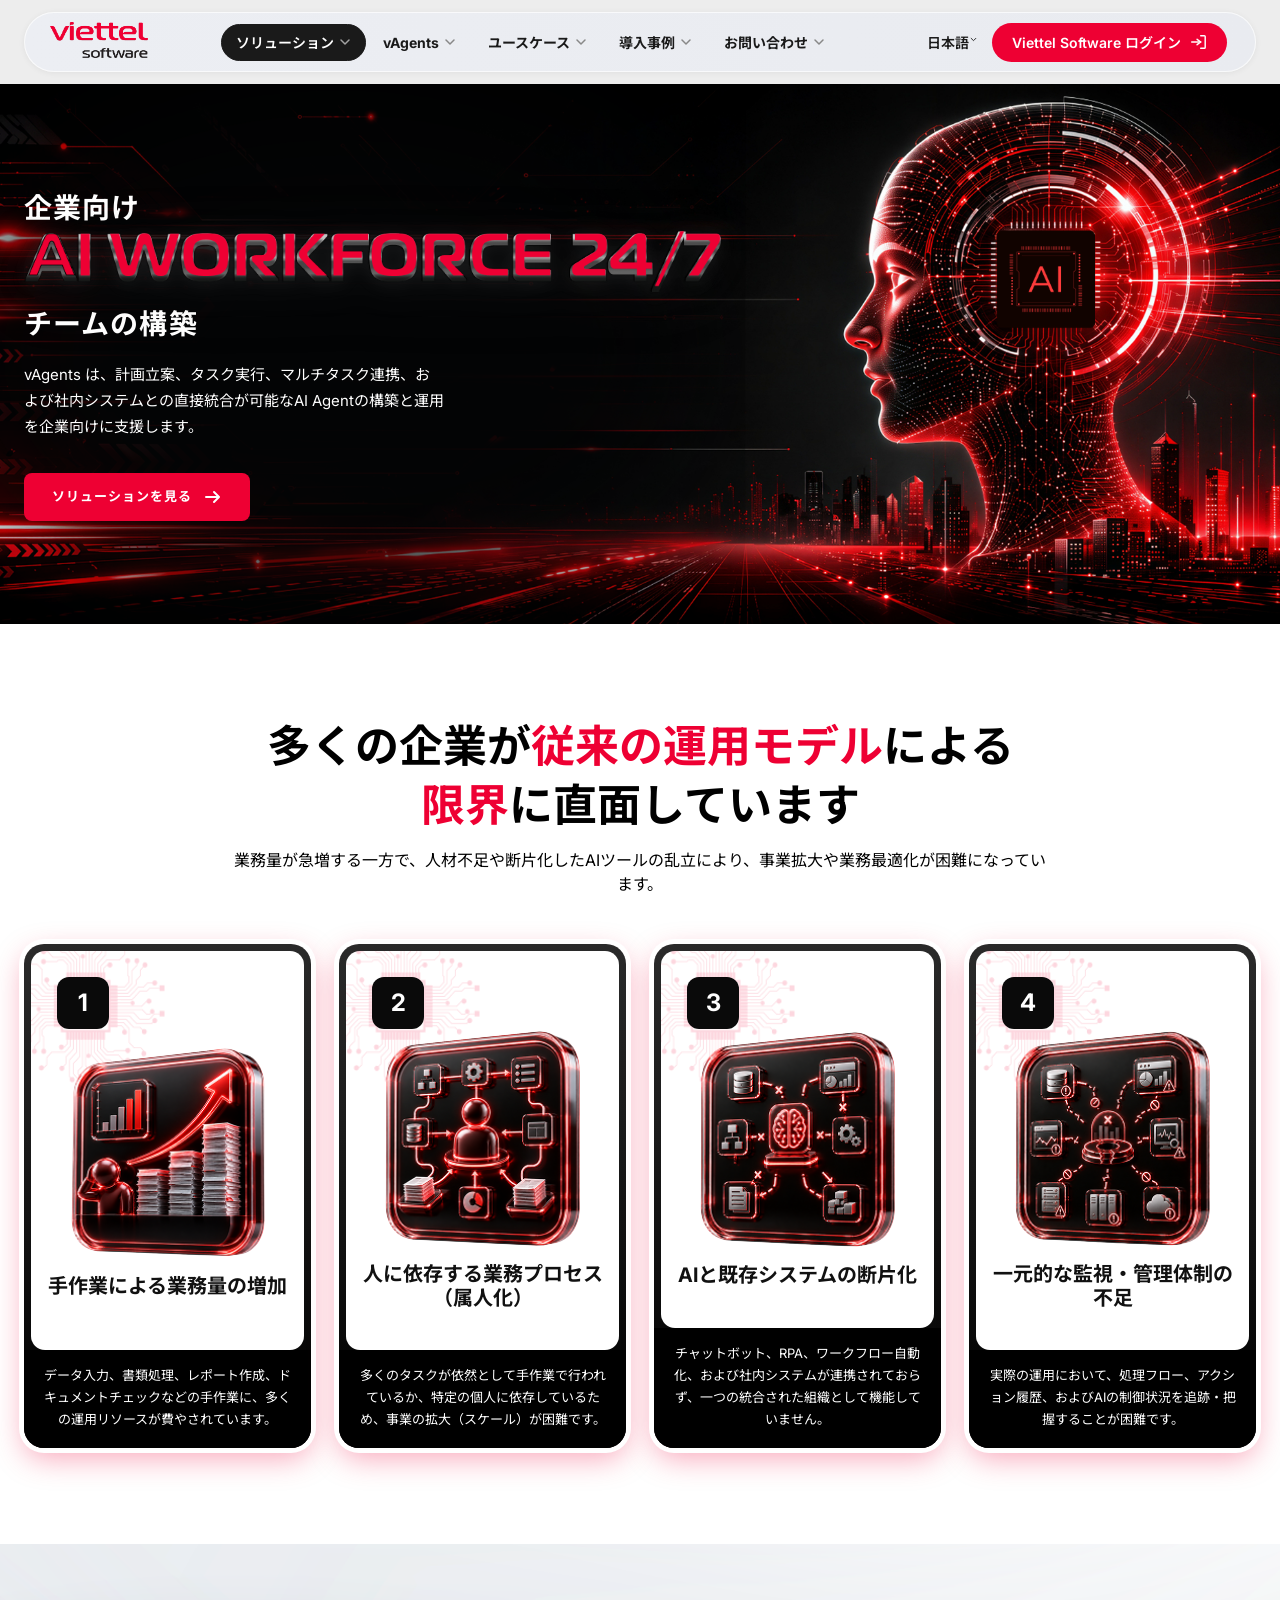
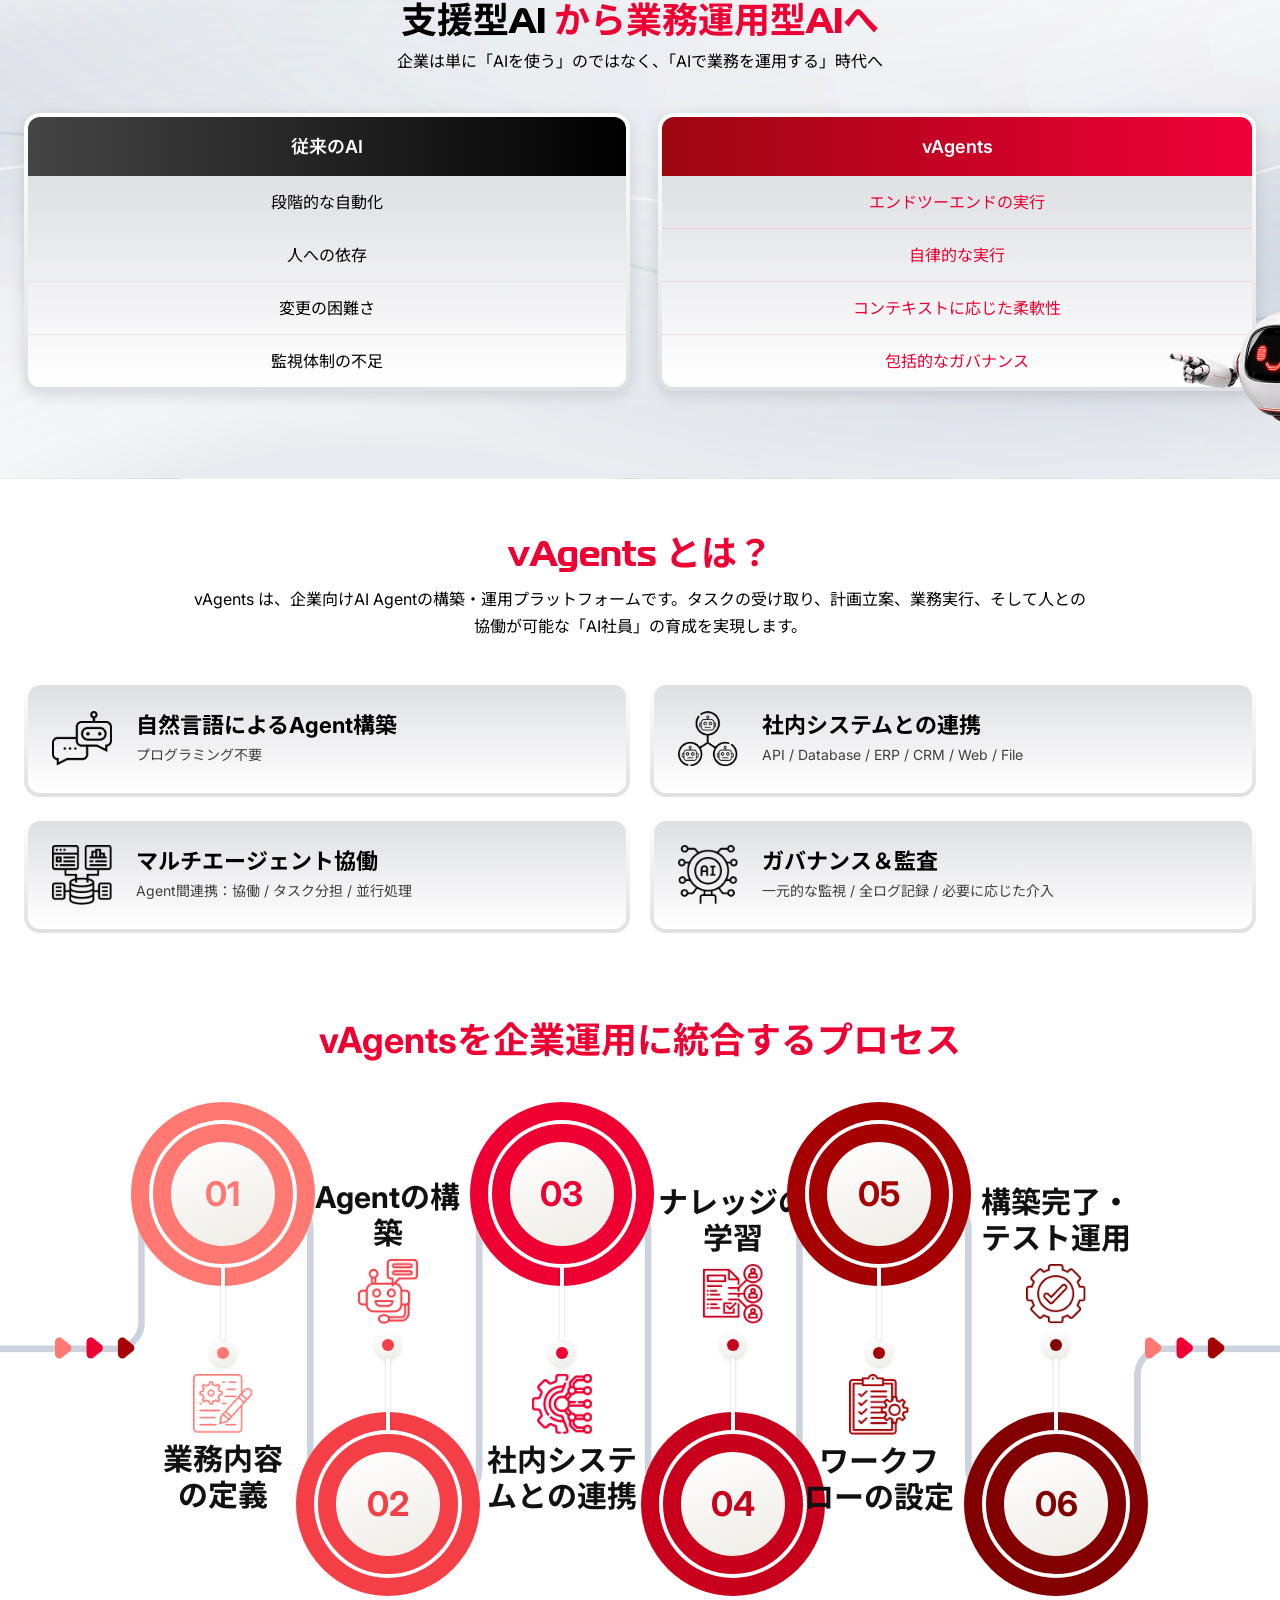
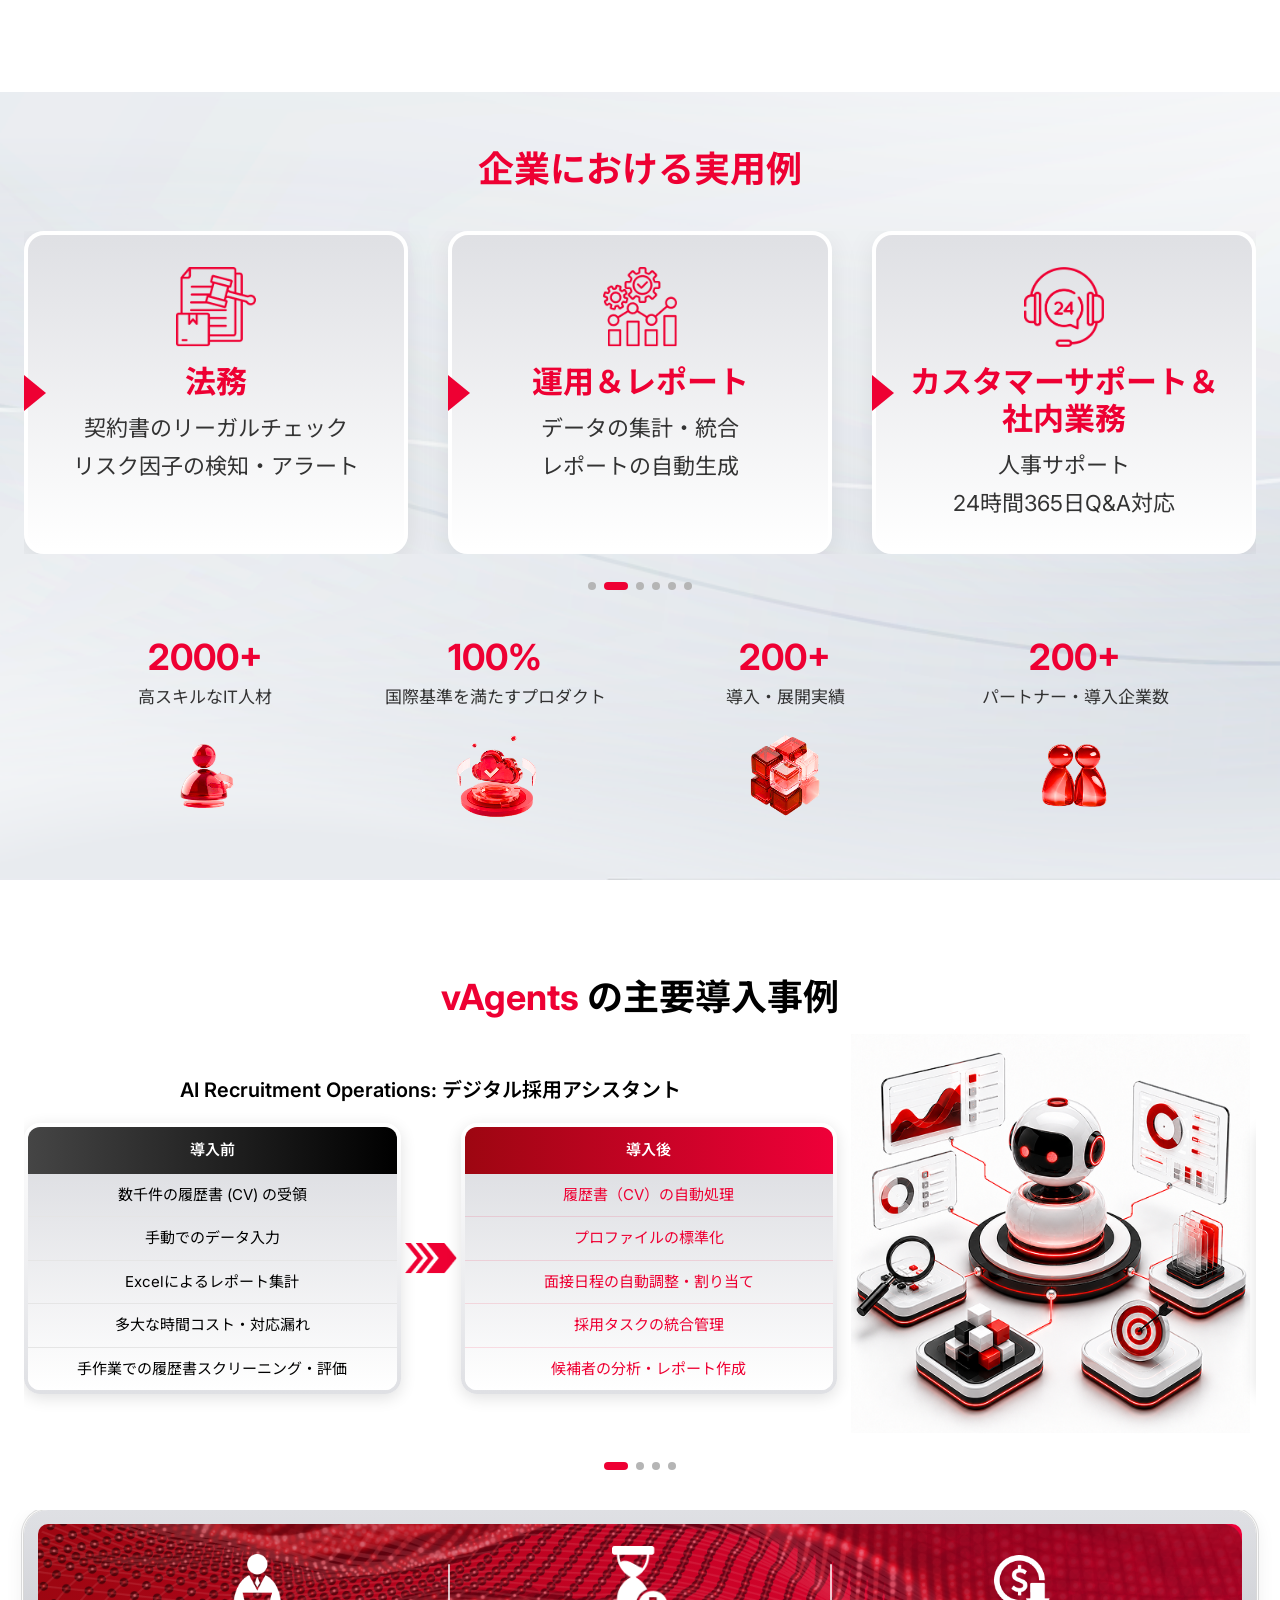
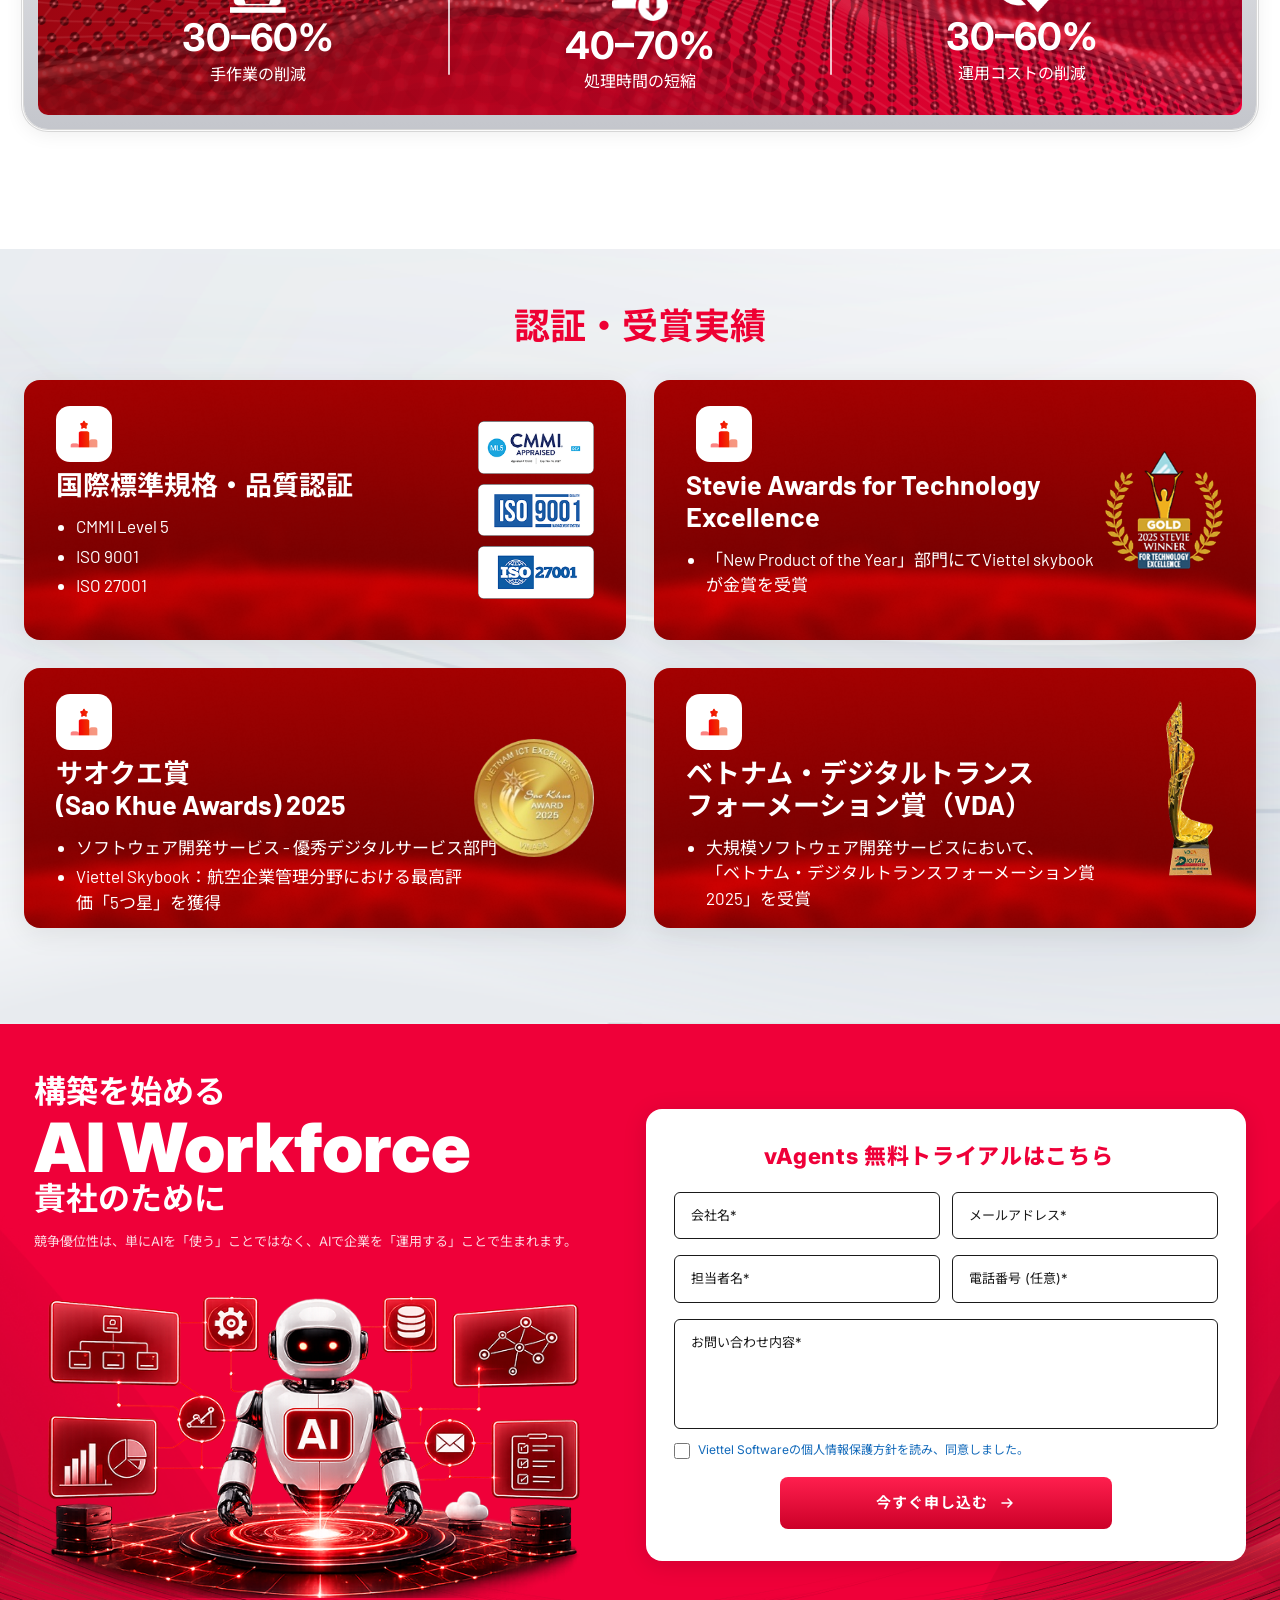
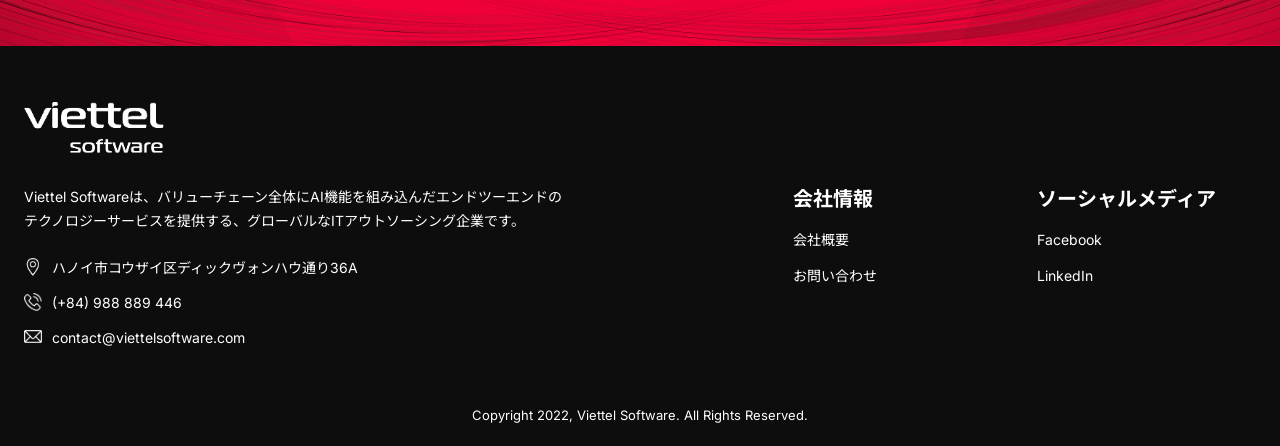
==== commit c074b3fb: "fixx" ====
--- a/japan.html
+++ b/japan.html
@@ -941,7 +941,7 @@
               <div class="form-consent">
                 <input type="checkbox" id="f-consent" name="consent" class="form-consent-check" required>
                 <label for="f-consent" class="form-consent-text">
-                  <a href="https://viettelsoftware.com/policy-privacy.html" class="form-consent-link" target="_blank" rel="noopener noreferrer">Viettel Softwareの個人情報保護方針に同意し、個人データが法令に準拠して処理されることに同意します。</a>
+                  <a href="https://viettelsoftware.com/policy-privacy-jp.html" class="form-consent-link" target="_blank" rel="noopener noreferrer">Viettel Softwareの個人情報保護方針を読み、同意しました。</a>
                 </label>
               </div>
               <button type="submit" class="btn btn-primary form-submit">
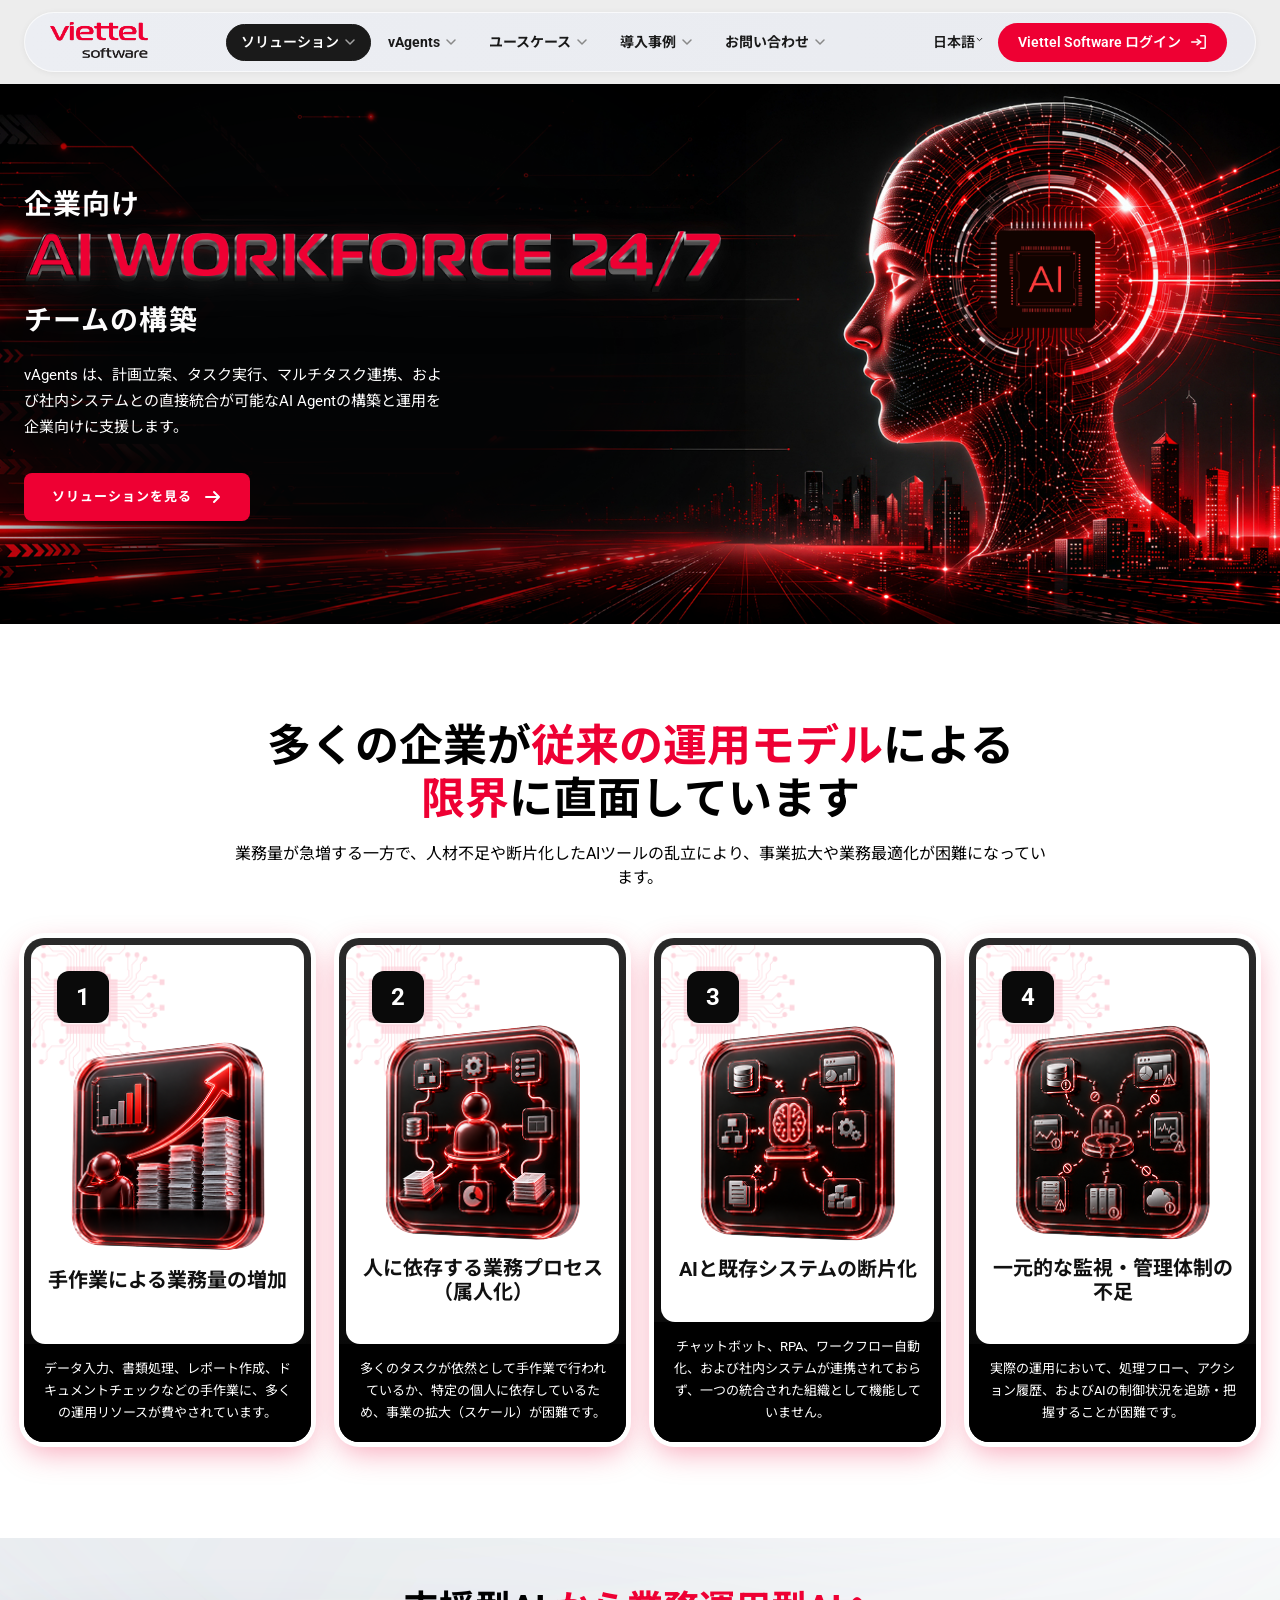
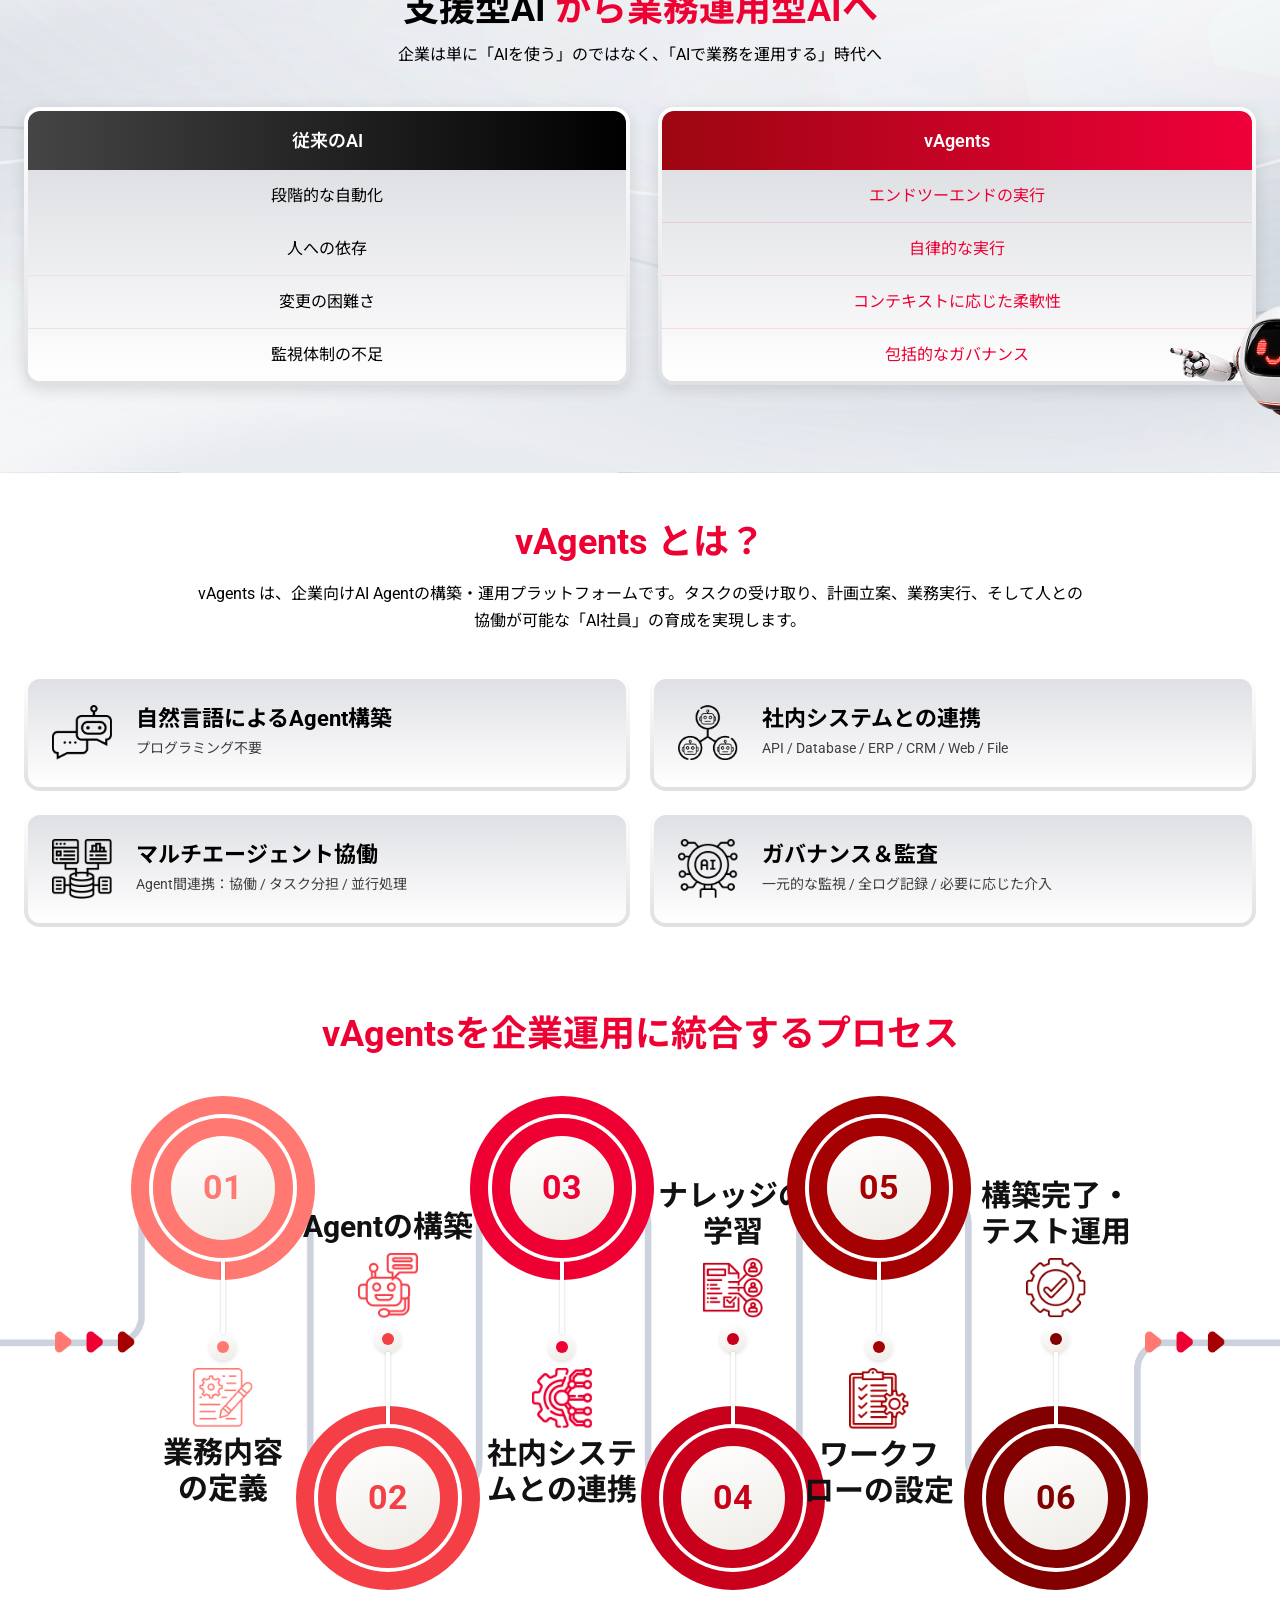
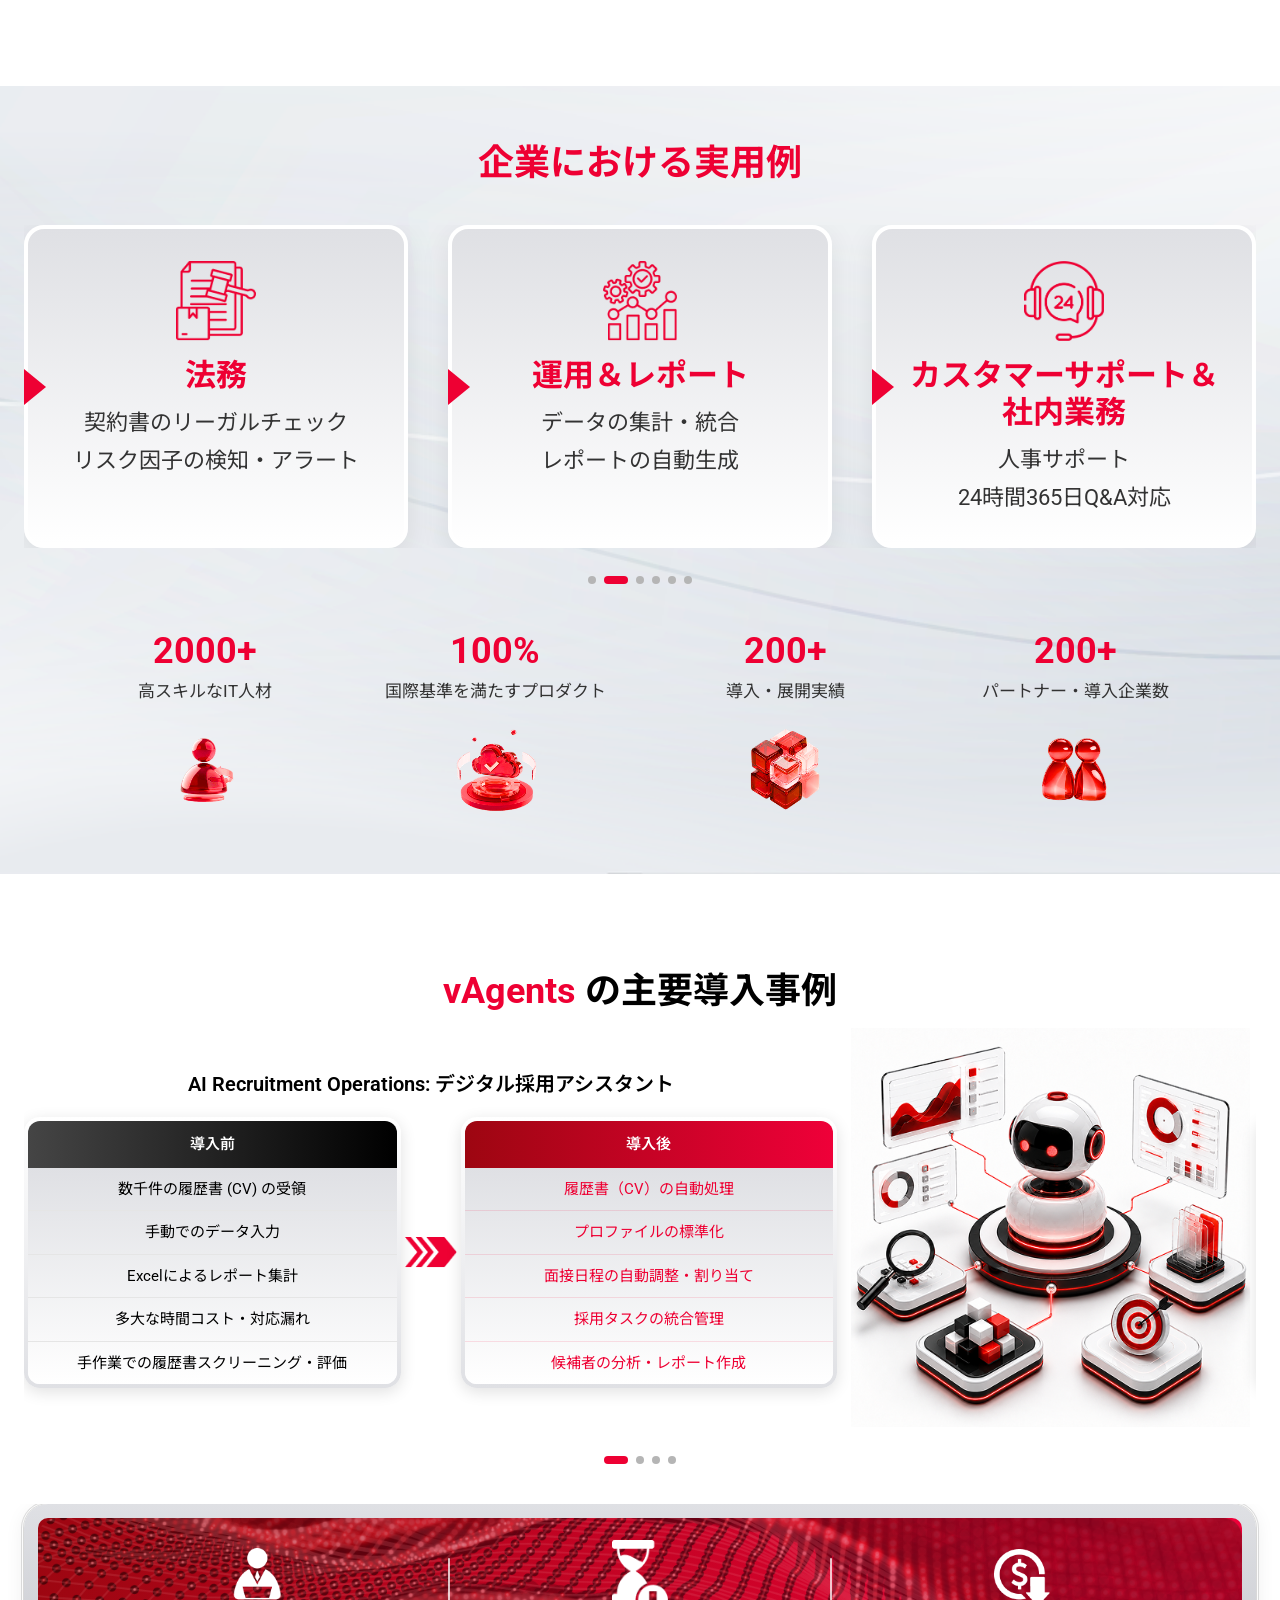
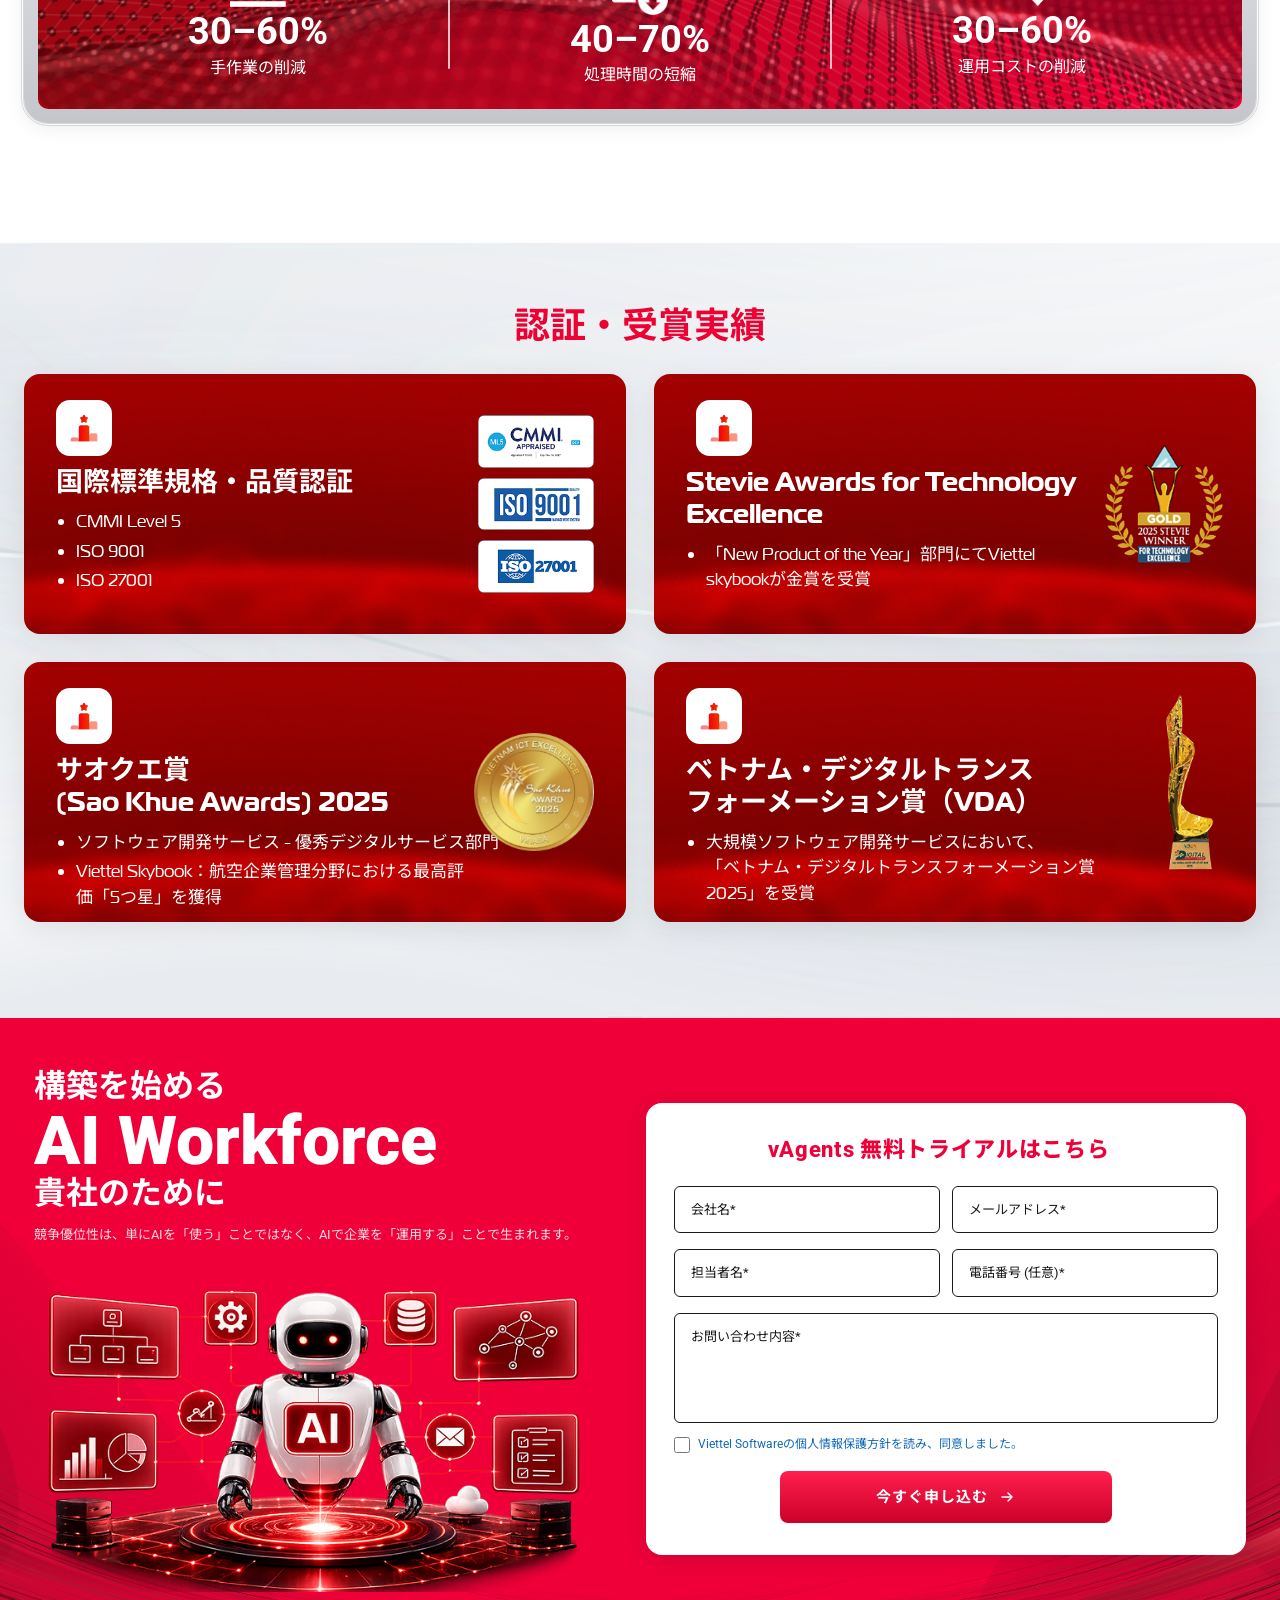
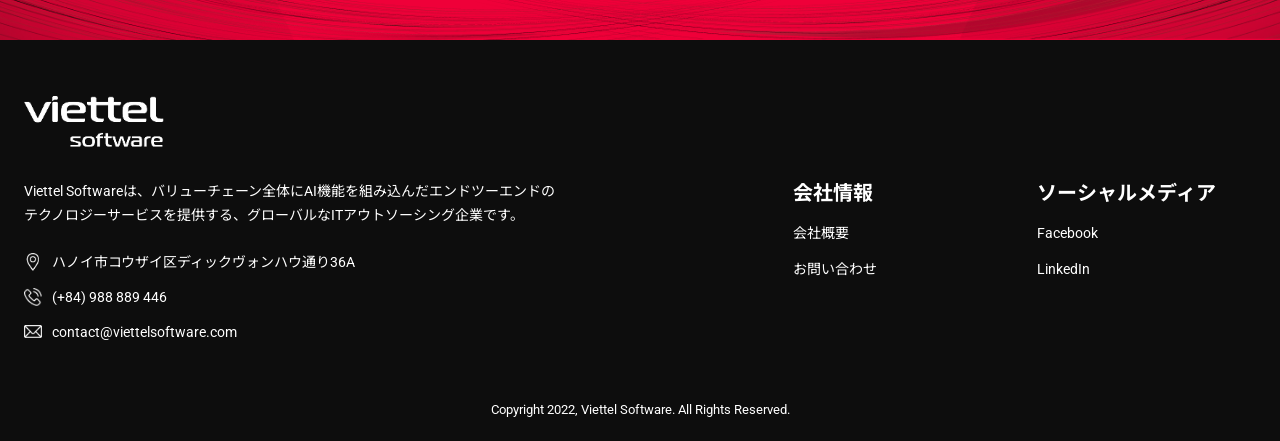
==== commit 2f959708: "font" ====
--- a/japan.html
+++ b/japan.html
@@ -9,12 +9,14 @@
   <meta property="og:type" content="website">
   <title>vAgents — AI Workforce cho Doanh Nghiệp | Viettel Software</title>
 
-  <!-- Google Fonts: Inter 400/500/600/700 -->
+  <!-- Google Fonts: Roboto 400/700/900 (dùng cho màn hình gửi form thành công).
+       Font tiêu đề (FS Magistral) và body (FS PFBeauSansPro) là webfont nội bộ,
+       khai báo @font-face trong css/style.css -->
   <link rel="preconnect" href="https://fonts.googleapis.com">
   <link rel="preconnect" href="https://fonts.gstatic.com" crossorigin>
-  <!-- display=optional: dùng font dự phòng nếu Inter chưa kịp tải, KHÔNG swap sau đó
+  <!-- display=optional: dùng font dự phòng nếu Roboto chưa kịp tải, KHÔNG swap sau đó
        → tránh reflow làm lệch vị trí khi mở link có #anchor (vd .../#giai-phap) -->
-  <link href="https://fonts.googleapis.com/css2?family=Barlow+Condensed:wght@400;600;700;800&family=Barlow:wght@400;500;700&family=Be+Vietnam+Pro:wght@400;600;700&family=Roboto:wght@400;700;900&family=Inter:wght@400;500;600;700&display=optional" rel="stylesheet">
+  <link href="https://fonts.googleapis.com/css2?family=Roboto:wght@400;700;900&display=optional" rel="stylesheet">
 
   <!-- Webfont tiếng Nhật: dự phòng cho glyph kanji/kana (chỉ tải ở bản tiếng Nhật) -->
   <link rel="preconnect" href="https://fonts.googleapis.com">
--- a/css/style.css
+++ b/css/style.css
@@ -38,20 +38,15 @@
   font-display: swap;
   src: url('font-viettel/FS Magistral-ExtraBold.ttf') format('truetype');
 }
-/* ===== Fonts: FS PFBeauSansPro ===== */
-@font-face {
-  font-family: 'FS PFBeauSansPro';
-  font-style: normal;
-  font-weight: 300;
-  font-display: swap;
-  src: url('font-viettel/FS PFBeauSansPro-Light.ttf') format('truetype');
-}
-@font-face {
-  font-family: 'FS PFBeauSansPro';
-  font-style: normal;
-  font-weight: 700;
-  font-display: swap;
-  src: url('font-viettel/FS PFBeauSansPro-Bold.ttf') format('truetype');
+
+/* ===== Riêng section Chứng chỉ & Giải thưởng giữ FS Magistral =====
+   (toàn bộ phần còn lại của trang dùng Roboto qua --font / --font-heading) */
+.cert-section,
+.cert-section h1, .cert-section h2, .cert-section h3, .cert-section h4,
+.cert-section .section-title,
+.cert-section .cert-card-title,
+.cert-section .cert-card-list li {
+  font-family: 'FS Magistral', 'Noto Sans JP', sans-serif;
 }
 
 /* ===== 00. Header / Nav ===== */
@@ -1922,7 +1917,6 @@
 }
 
 .cert-card-title {
-  font-family: 'Barlow', var(--font);
   font-size: 27px;
   font-weight: var(--weight-bold);
   line-height: 1.2;
@@ -1938,7 +1932,6 @@
 }
 
 .cert-card-list li {
-  font-family: 'Barlow', var(--font);
   font-size: 17px;
   font-weight: var(--weight-regular);
   line-height: 1.5;
@@ -2088,6 +2081,7 @@
 }
 
 .cta-form-title {
+  font-family: var(--font-heading);
   font-size: 18px;
   font-weight: 800;
   color: #EF0039;
@@ -2504,20 +2498,3 @@
     line-height: 1.5;
   }
 }
-
-
-/* =====================================================
-   OVERRIDE RIÊNG BẢN TIẾNG NHẬT — html[lang="ja"]
-   KHÔNG ảnh hưởng index.html (chỉ áp dụng khi lang="ja").
-   Một số tiêu đề dùng FS Magistral theo thiết kế.
-   LƯU Ý: FS Magistral KHÔNG có glyph kanji/kana → chữ Nhật vẫn rơi xuống
-   'Noto Sans JP'; FS Magistral chỉ tác động lên ký tự Latin (AI, vAgents,
-   số, 24/7...) trong các vùng này.
-===================================================== */
-html[lang="ja"] .hero-title,
-html[lang="ja"] .pain-title-accent,
-html[lang="ja"] .transform-title,
-html[lang="ja"] .features-title {
-  font-family: 'FS Magistral', 'Noto Sans JP', sans-serif;
-}
-
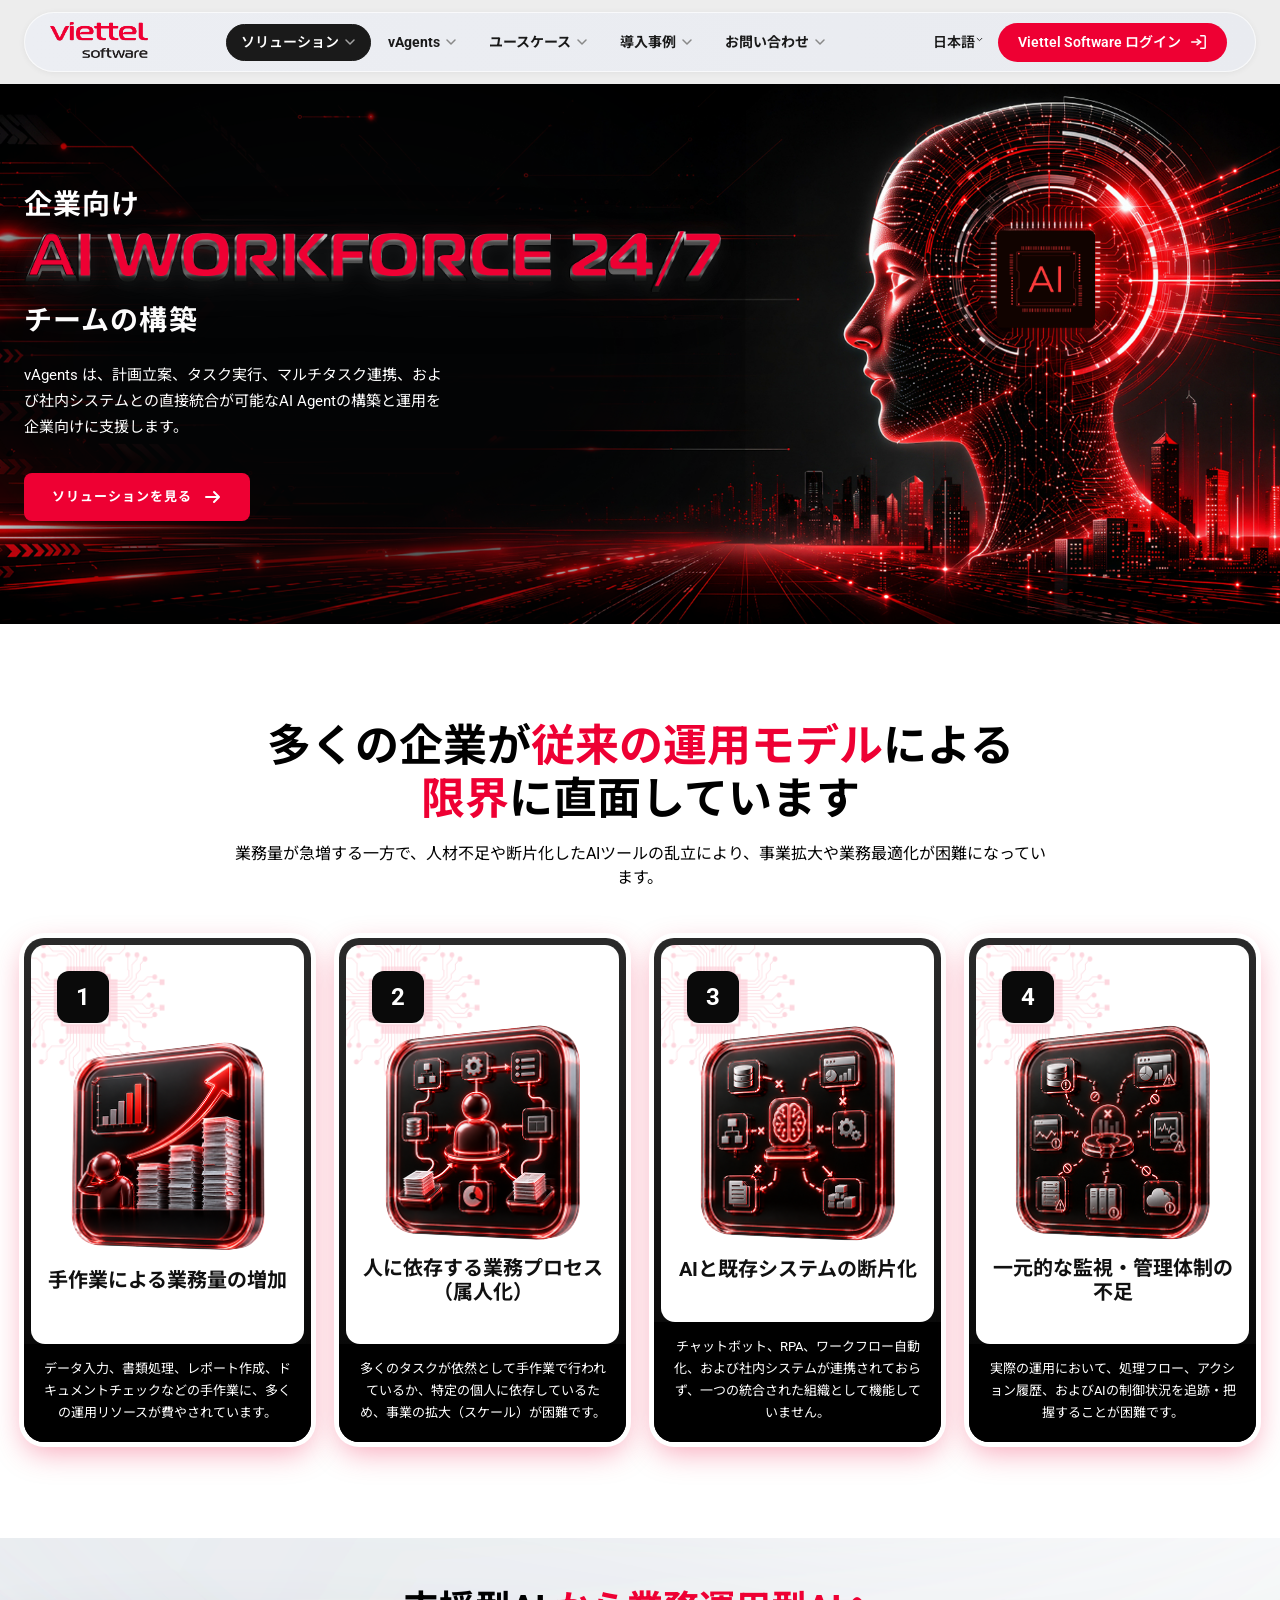
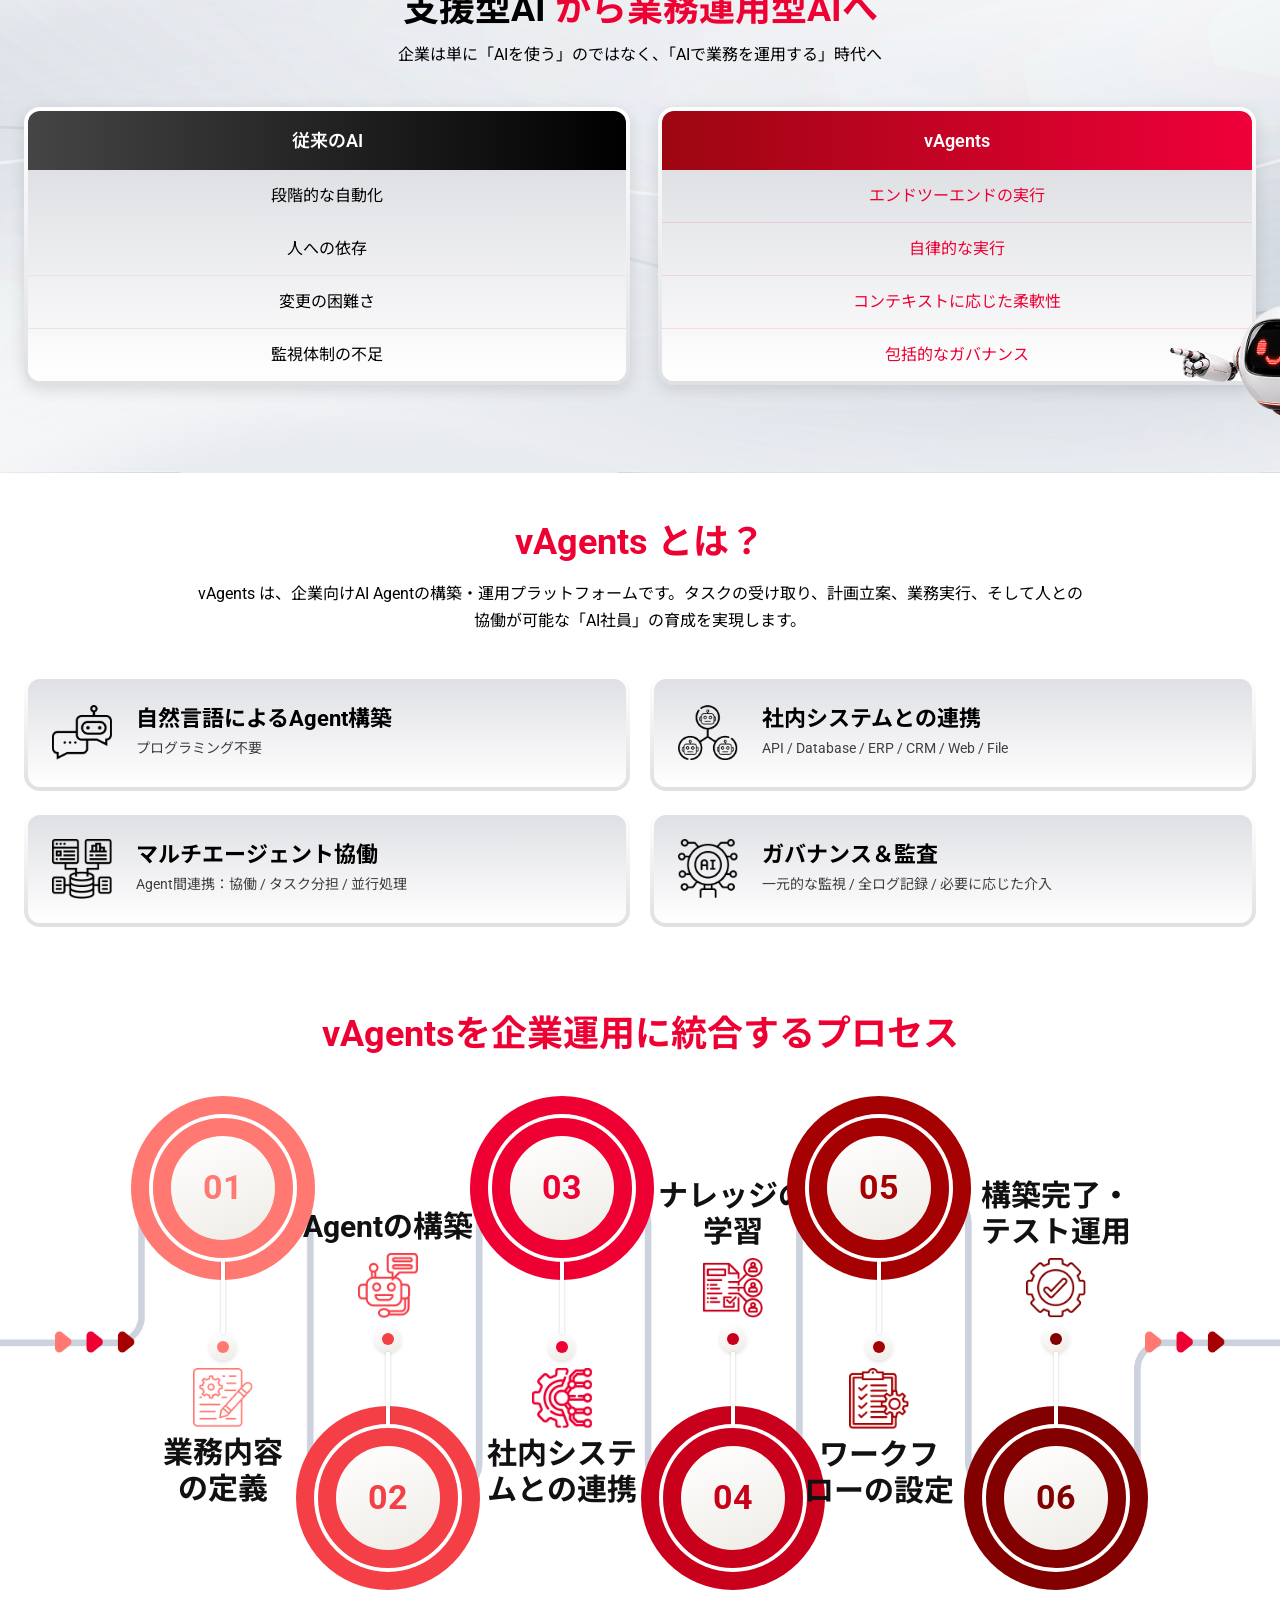
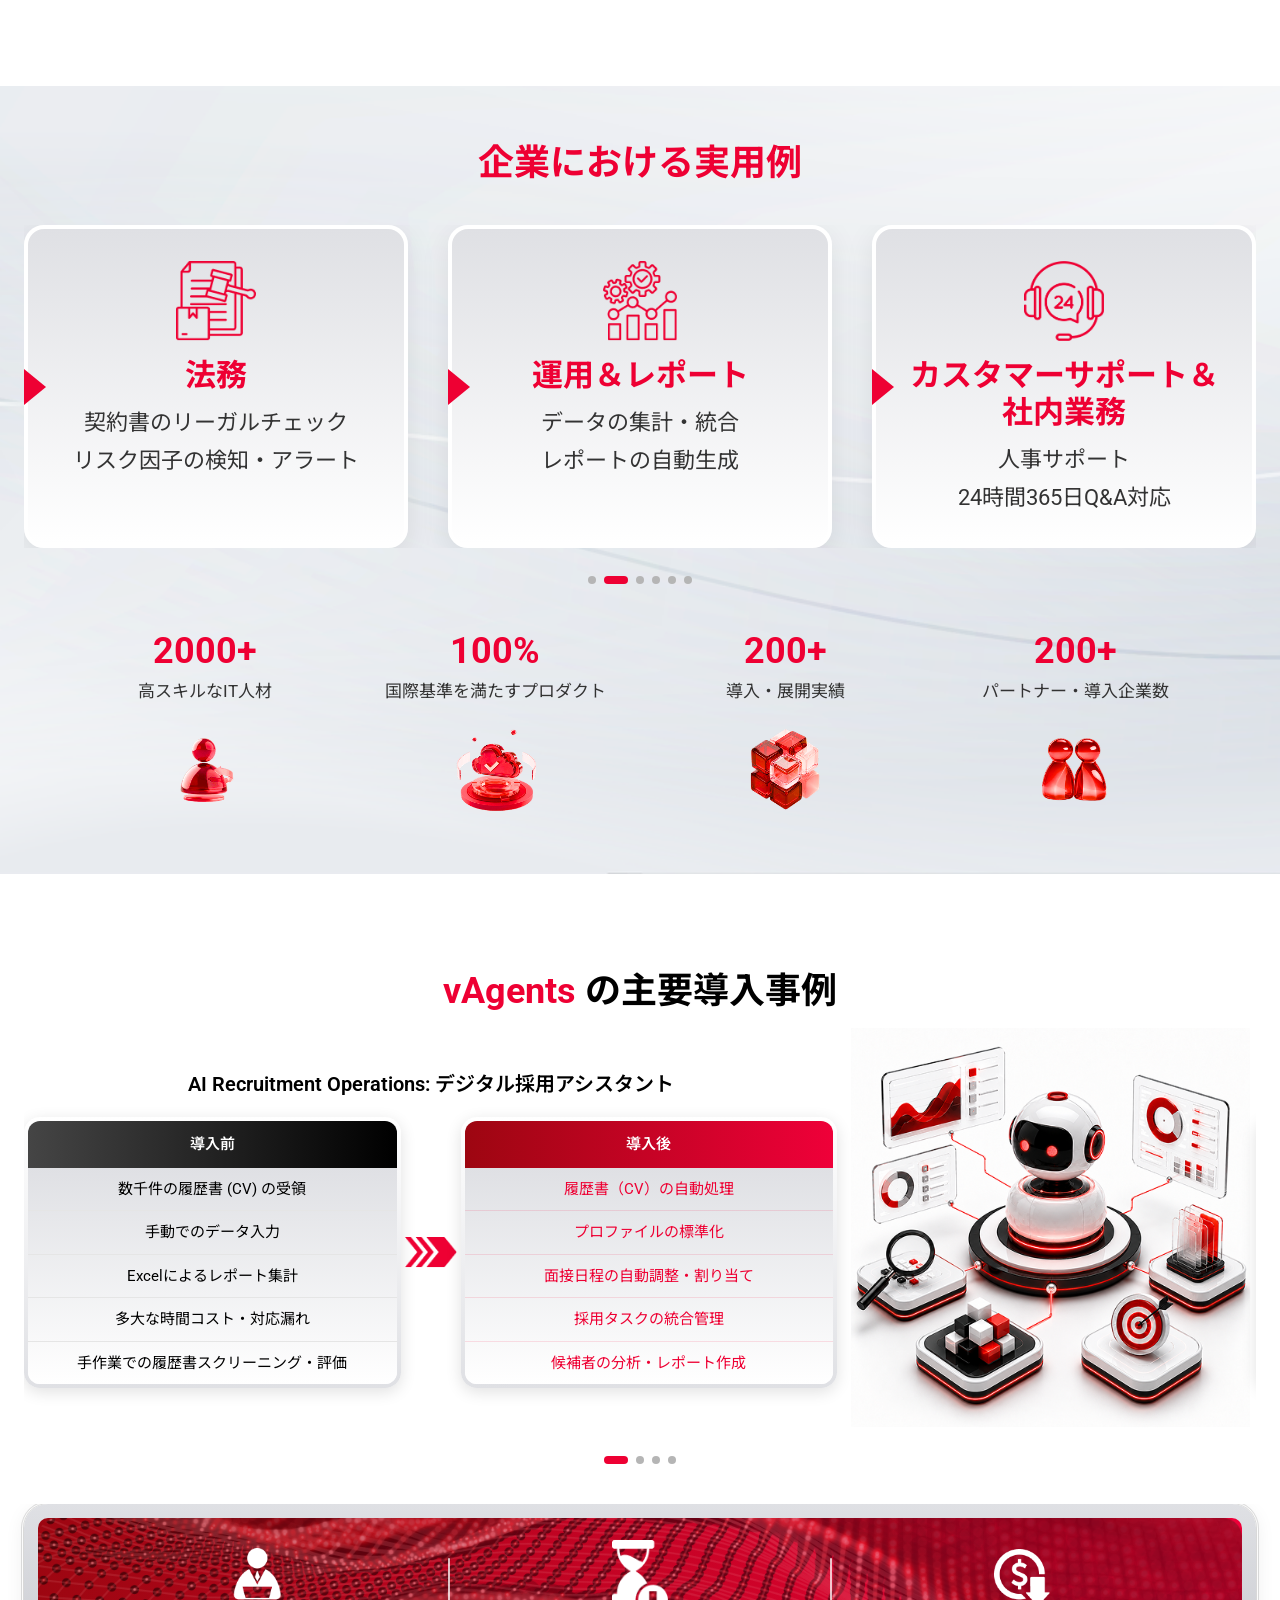
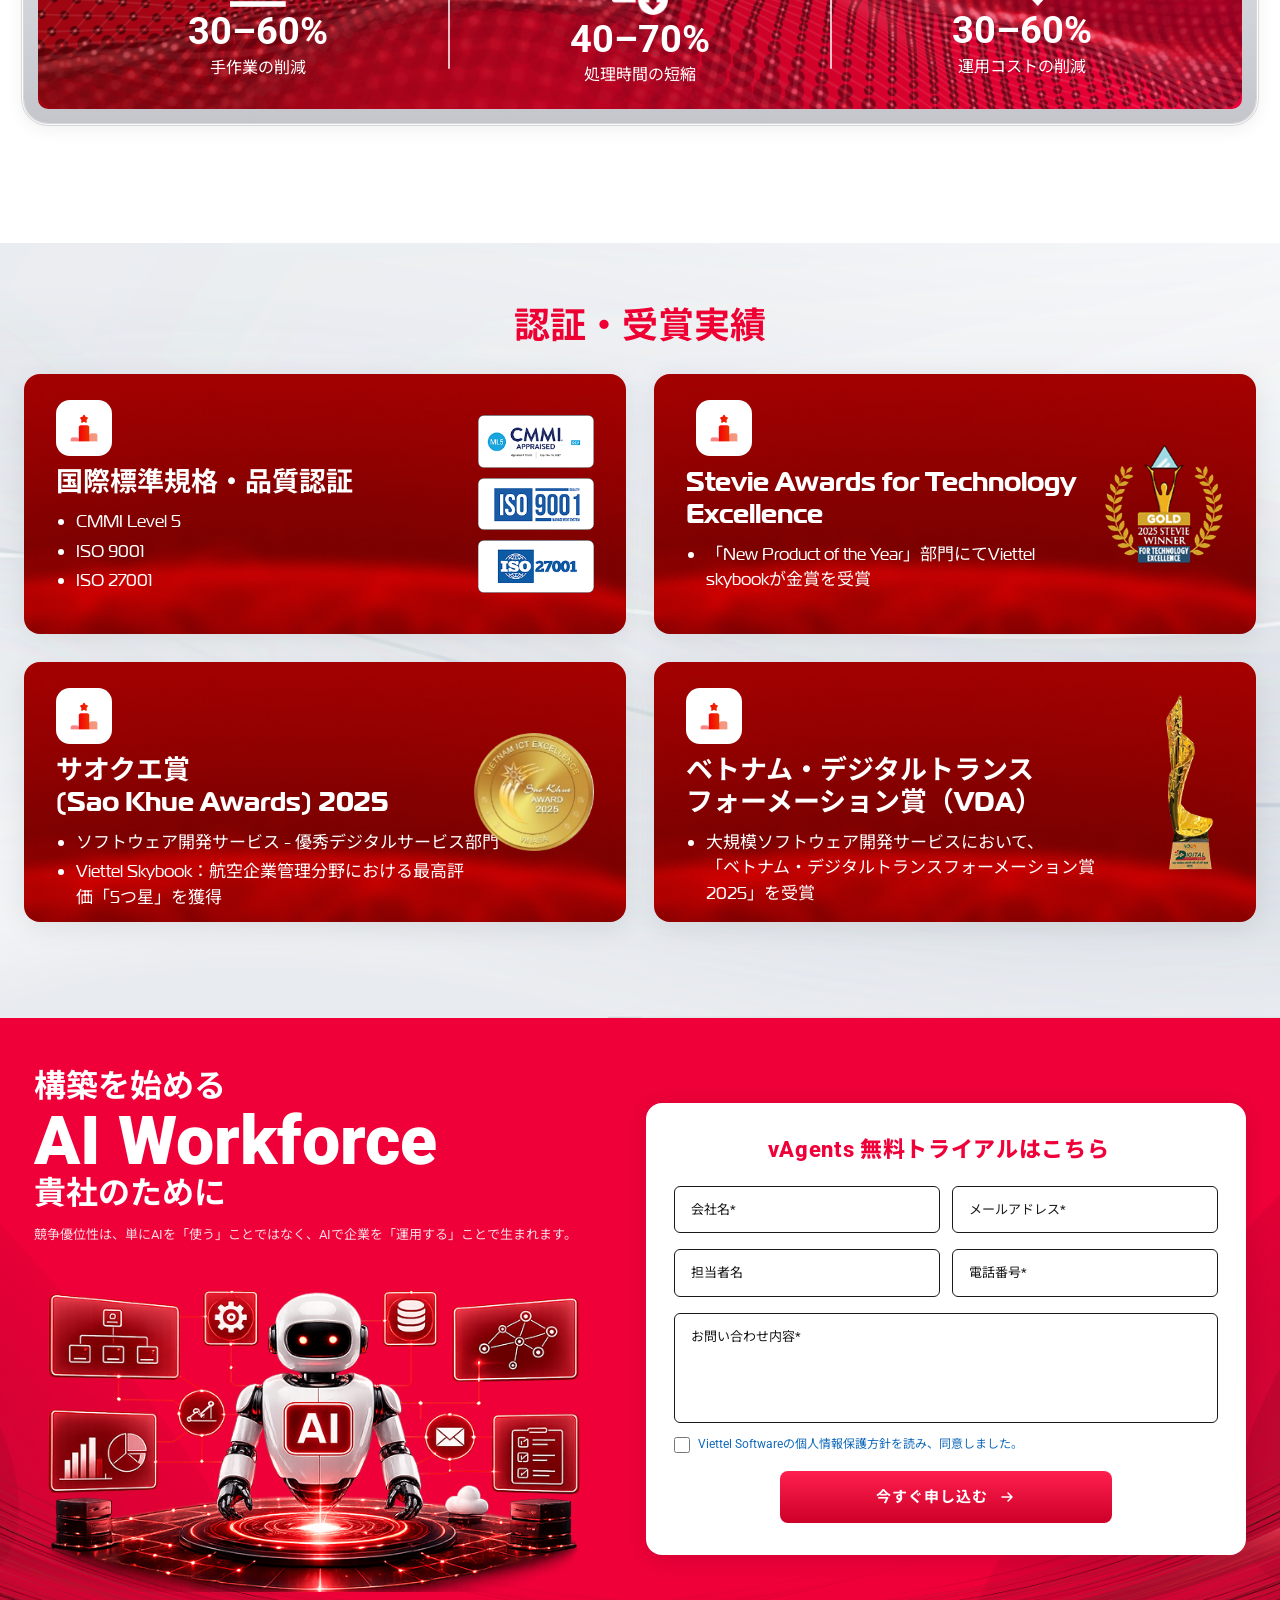
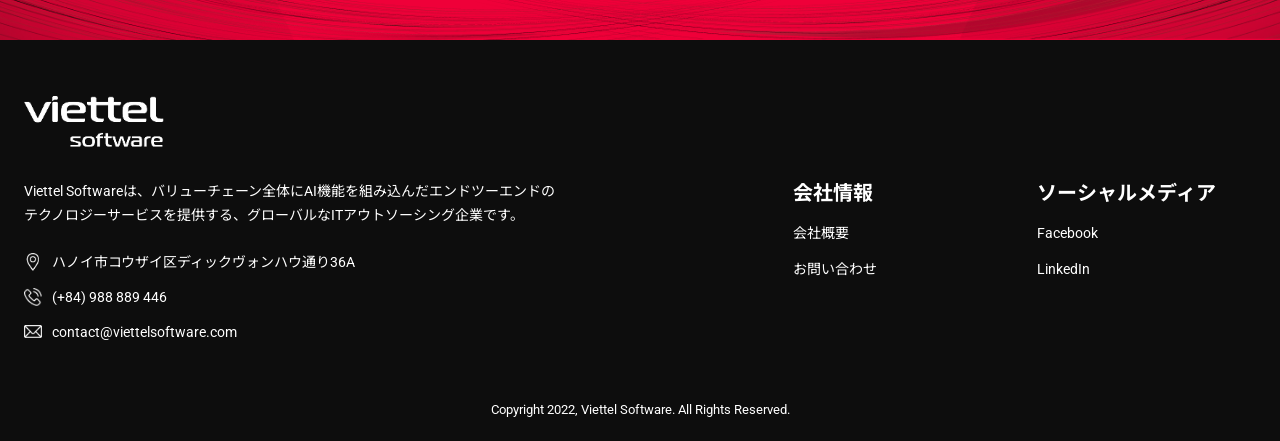
==== commit c26c068d: "form" ====
--- a/japan.html
+++ b/japan.html
@@ -9,14 +9,31 @@
   <meta property="og:type" content="website">
   <title>vAgents — AI Workforce cho Doanh Nghiệp | Viettel Software</title>
 
-  <!-- Google Fonts: Roboto 400/700/900 (dùng cho màn hình gửi form thành công).
-       Font tiêu đề (FS Magistral) và body (FS PFBeauSansPro) là webfont nội bộ,
+  <!-- Meta Pixel Code — THAY 'YOUR_PIXEL_ID' (2 chỗ) bằng Pixel ID thật từ Meta Events Manager -->
+  <script>
+    !function(f,b,e,v,n,t,s)
+    {if(f.fbq)return;n=f.fbq=function(){n.callMethod?
+    n.callMethod.apply(n,arguments):n.queue.push(arguments)};
+    if(!f._fbq)f._fbq=n;n.push=n;n.loaded=!0;n.version='2.0';
+    n.queue=[];t=b.createElement(e);t.async=!0;
+    t.src=v;s=b.getElementsByTagName(e)[0];
+    s.parentNode.insertBefore(t,s)}(window, document,'script',
+    'https://connect.facebook.net/en_US/fbevents.js');
+    fbq('init', 'YOUR_PIXEL_ID');
+    fbq('track', 'PageView');
+  </script>
+  <noscript><img height="1" width="1" style="display:none"
+    src="https://www.facebook.com/tr?id=YOUR_PIXEL_ID&ev=PageView&noscript=1"/></noscript>
+  <!-- End Meta Pixel Code -->
+
+  <!-- Google Fonts: Roboto 400/700/900 (font chính toàn trang).
+       Riêng section Chứng chỉ dùng FS Magistral — webfont nội bộ,
        khai báo @font-face trong css/style.css -->
   <link rel="preconnect" href="https://fonts.googleapis.com">
   <link rel="preconnect" href="https://fonts.gstatic.com" crossorigin>
-  <!-- display=optional: dùng font dự phòng nếu Roboto chưa kịp tải, KHÔNG swap sau đó
-       → tránh reflow làm lệch vị trí khi mở link có #anchor (vd .../#giai-phap) -->
-  <link href="https://fonts.googleapis.com/css2?family=Roboto:wght@400;700;900&display=optional" rel="stylesheet">
+  <!-- display=swap: hiện font dự phòng trong lúc tải rồi swap sang Roboto khi xong
+       (bắt buộc dùng swap để glyph tiếng Việt luôn dùng đúng Roboto, tránh lỗi font) -->
+  <link href="https://fonts.googleapis.com/css2?family=Roboto:wght@400;500;700;900&display=swap" rel="stylesheet">
 
   <!-- Webfont tiếng Nhật: dự phòng cho glyph kanji/kana (chỉ tải ở bản tiếng Nhật) -->
   <link rel="preconnect" href="https://fonts.googleapis.com">
@@ -923,17 +940,19 @@
                 </div>
                 <div class="form-group">
                   <label for="f-email" class="form-label">メールアドレス*</label>
-                  <input type="email" id="f-email" name="email" class="form-input" placeholder="メールアドレス*" required autocomplete="email">
+                  <input type="email" id="f-email" name="email" class="form-input" placeholder="メールアドレス*" required autocomplete="email"
+                         pattern="[^@\s]+@[^@\s]+\.[^@\s]+" title="メールアドレスを正しい形式で入力してください（例：name@company.com）">
                 </div>
               </div>
               <div class="form-row">
                 <div class="form-group">
-                  <label for="f-phone" class="form-label">担当者名*</label>
-                  <input type="text" id="f-phone" name="contact_person" class="form-input" placeholder="担当者名*" required autocomplete="name">
+                  <label for="f-phone" class="form-label">担当者名</label>
+                  <input type="text" id="f-phone" name="contact_person" class="form-input" placeholder="担当者名" autocomplete="name">
                 </div>
                 <div class="form-group">
-                  <label for="f-company" class="form-label">電話番号 (任意)*</label>
-                  <input type="tel" id="f-company" name="phone" class="form-input" placeholder="電話番号 (任意)*" required autocomplete="tel">
+                  <label for="f-company" class="form-label">電話番号*</label>
+                  <input type="tel" id="f-company" name="phone" class="form-input" placeholder="電話番号*" required autocomplete="tel"
+                         pattern="[0-9]{10,11}" maxlength="11" inputmode="numeric" title="電話番号は10〜11桁の数字で入力してください">
                 </div>
               </div>
               <div class="form-group">
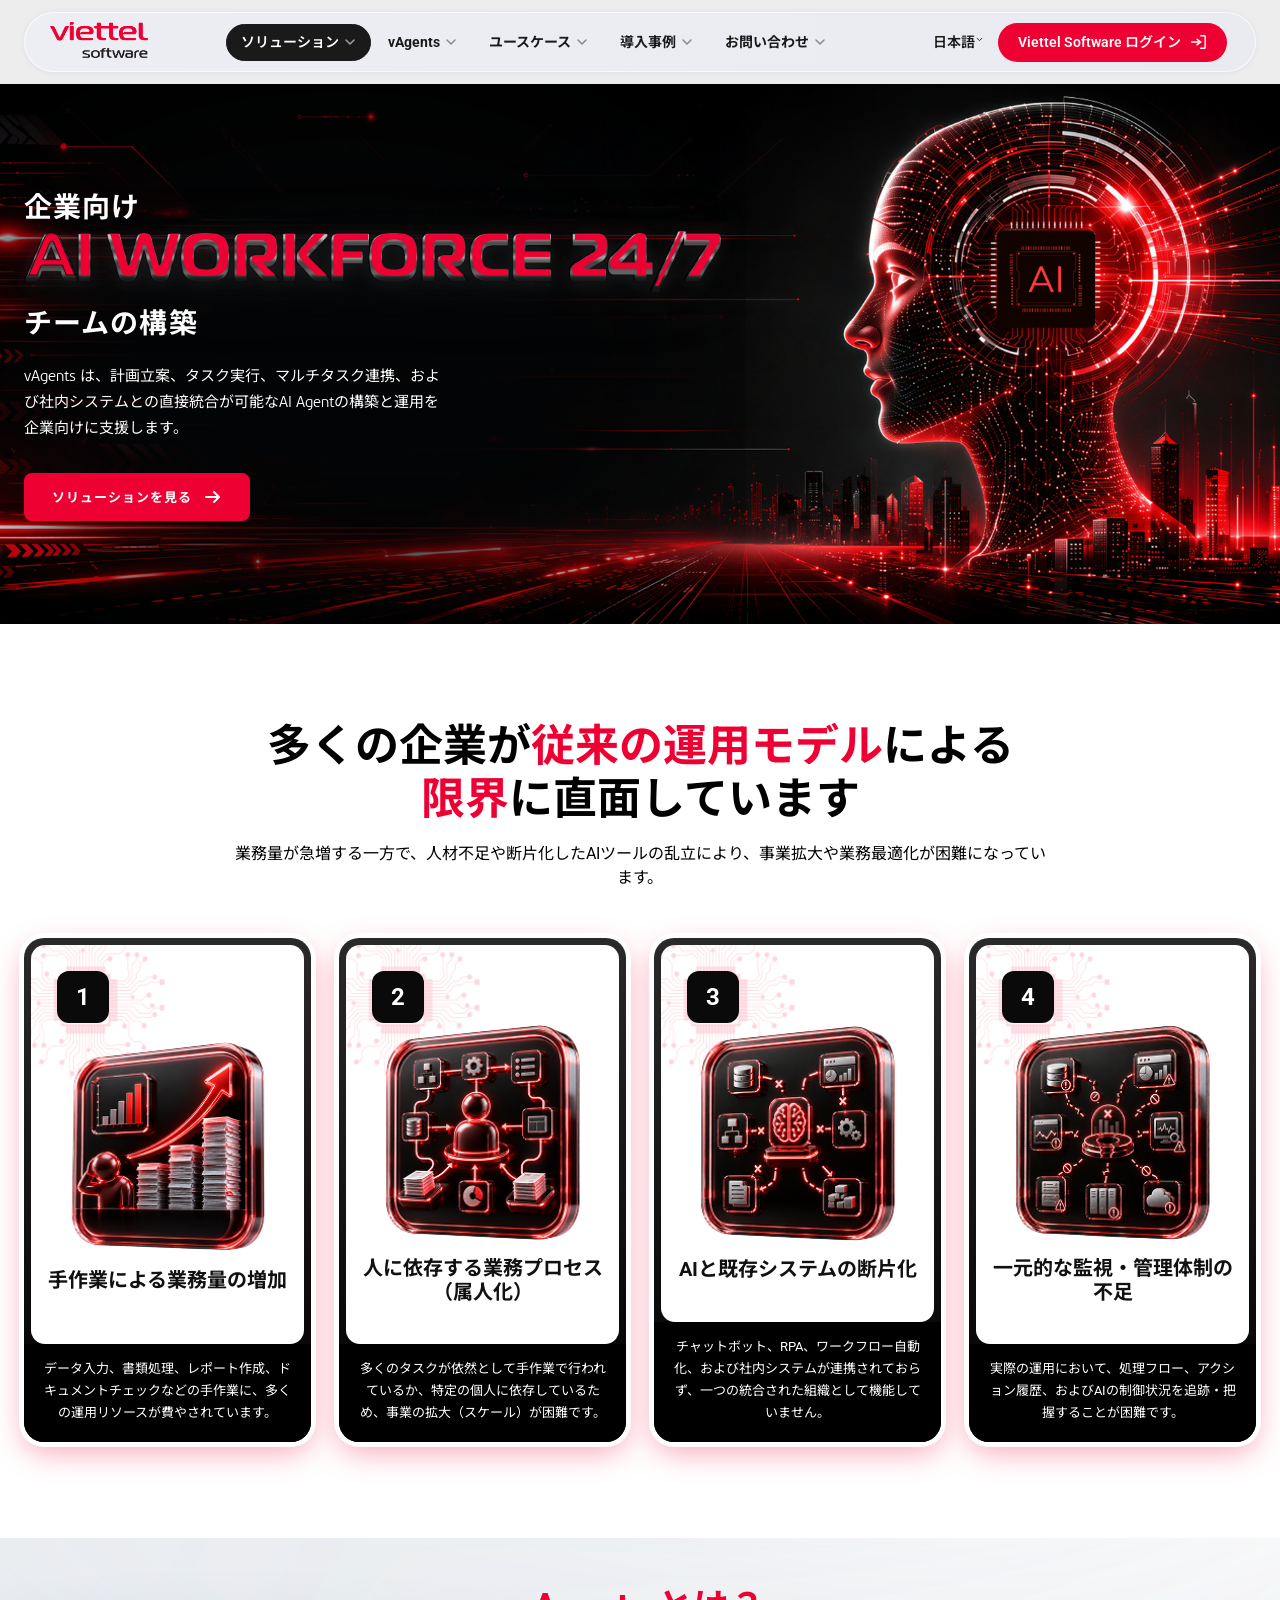
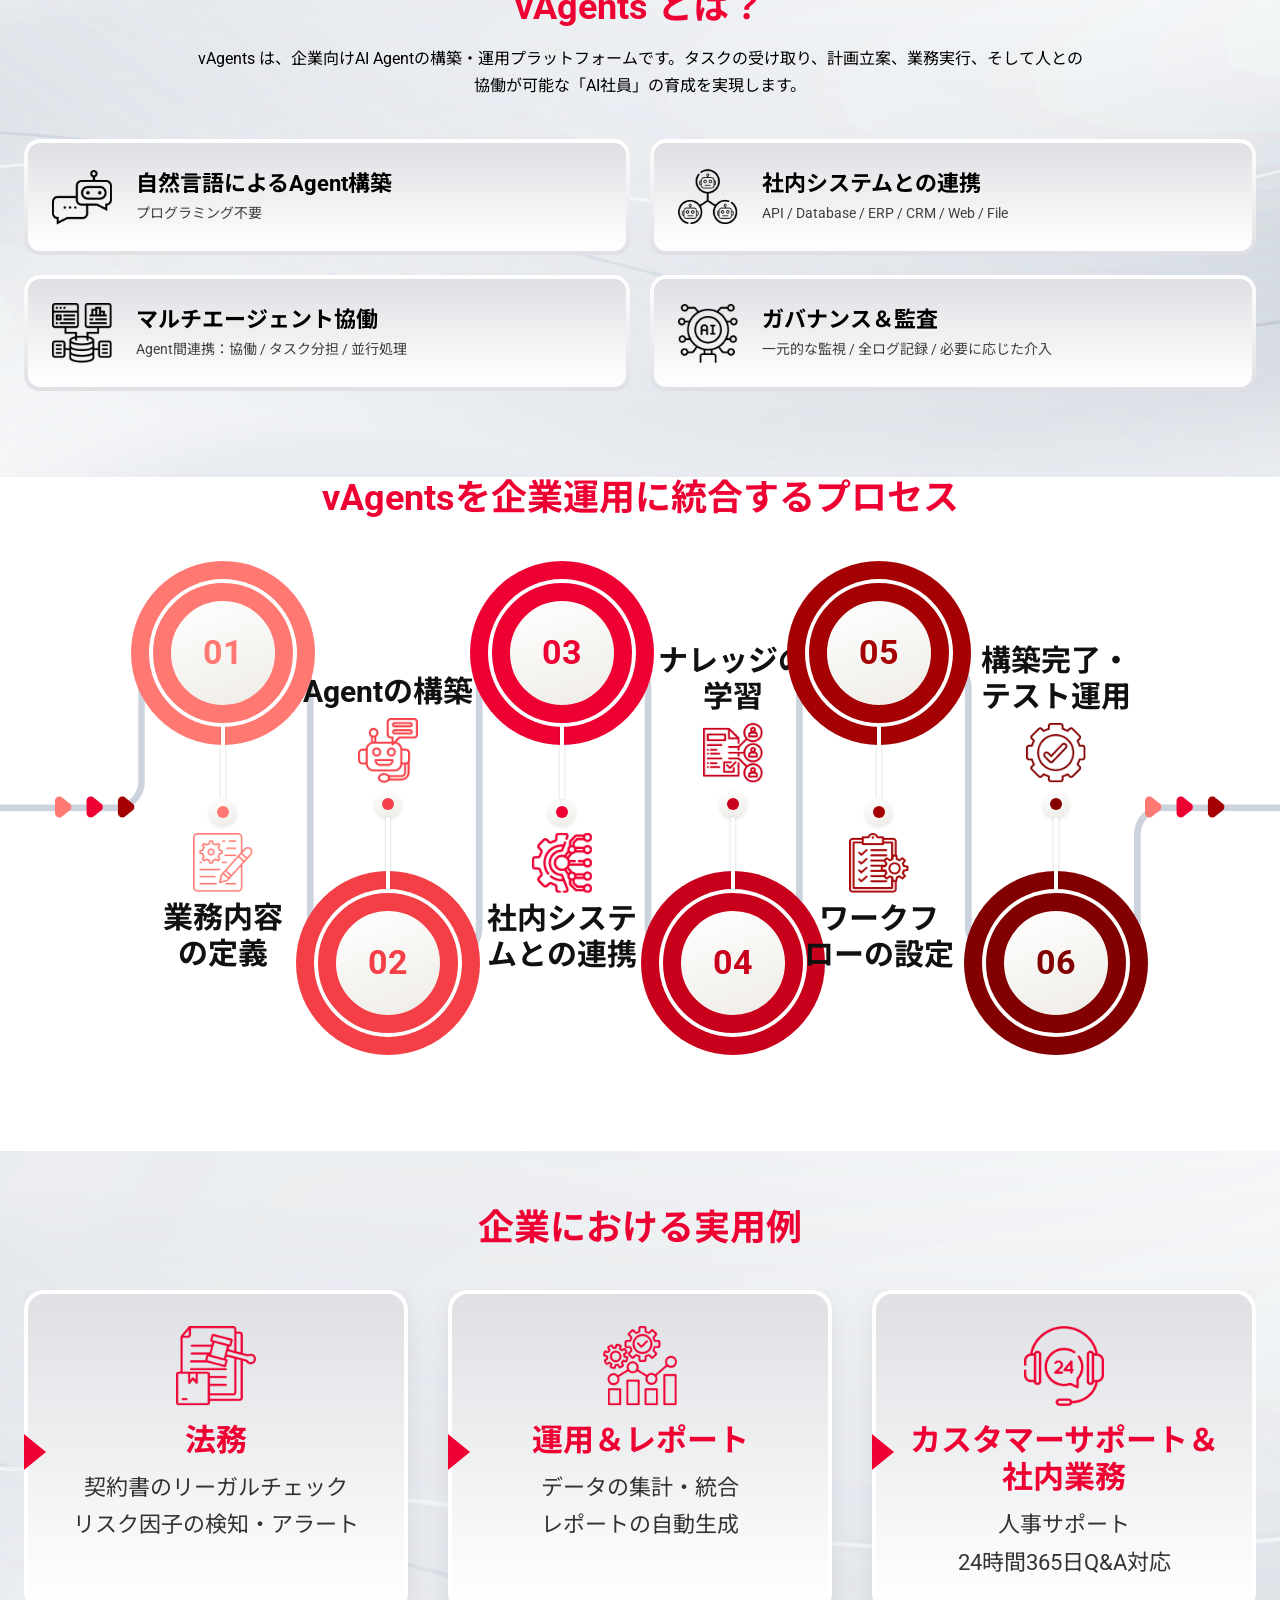
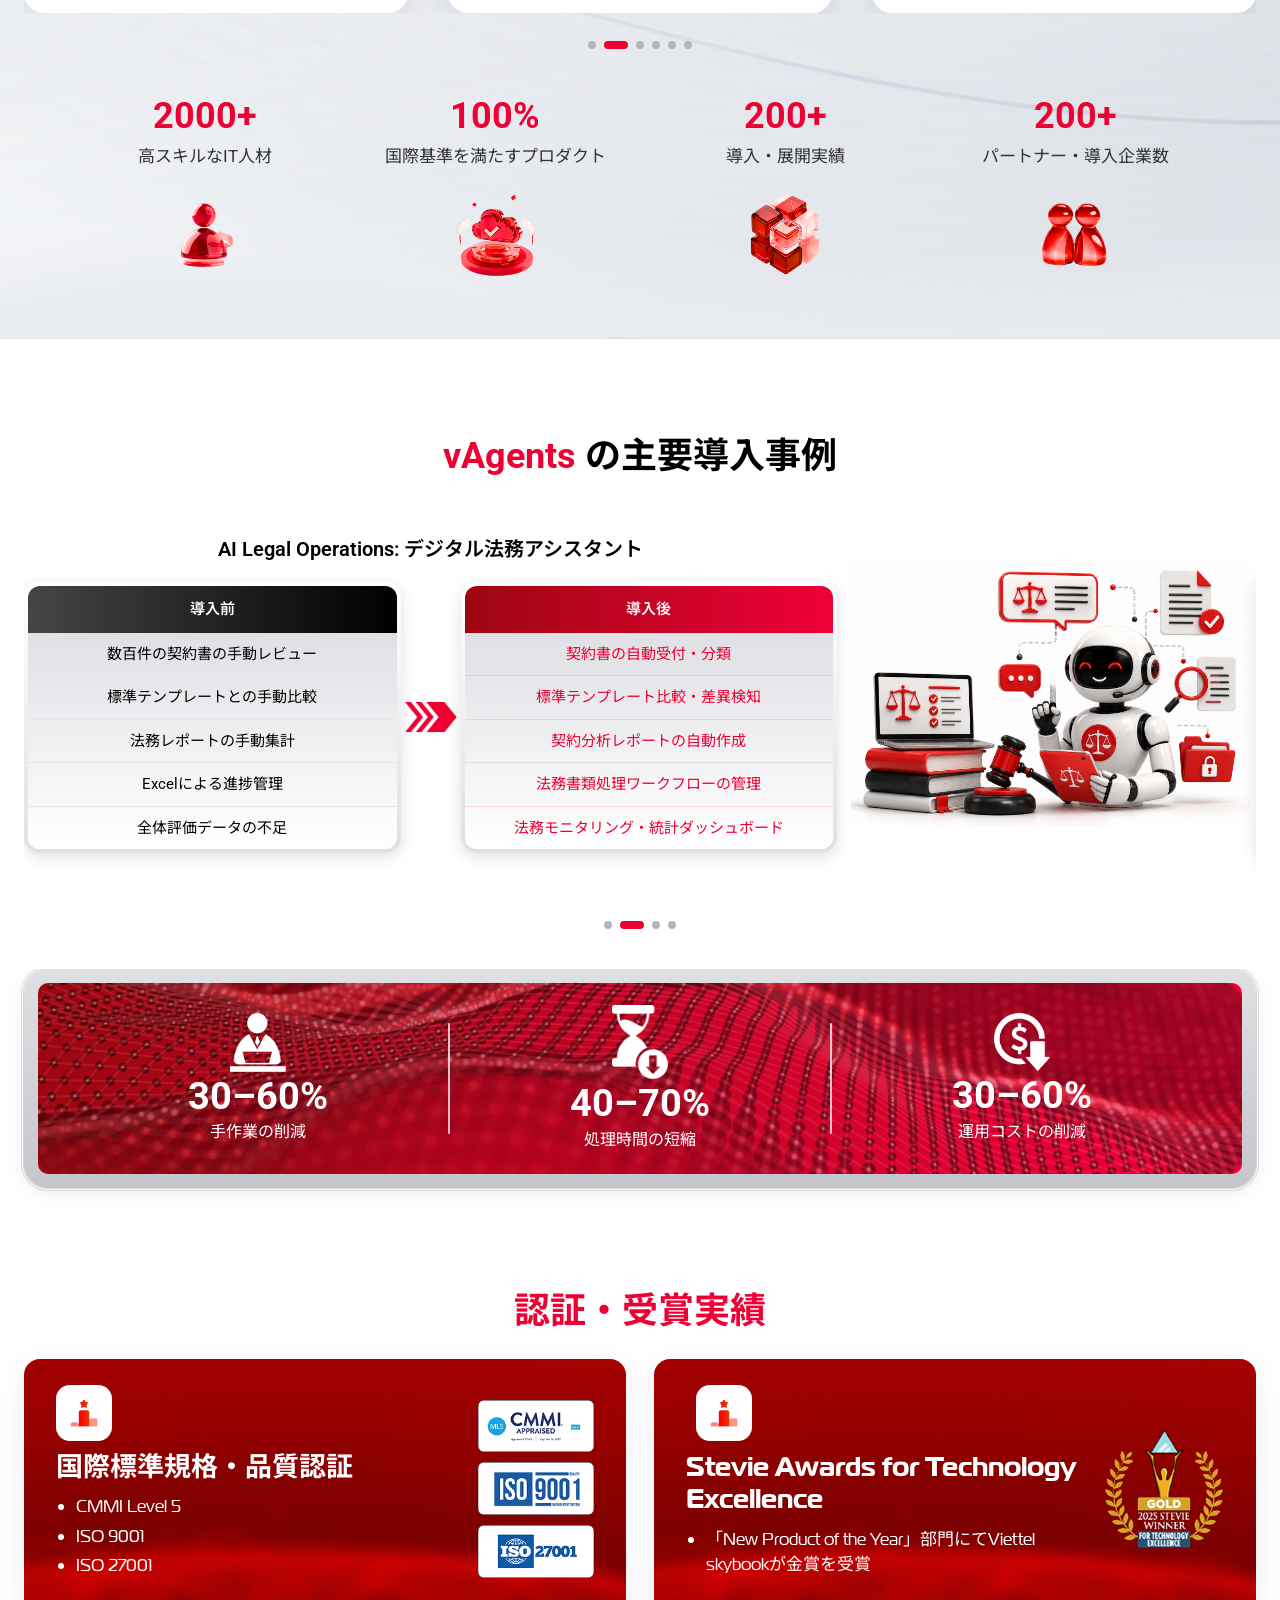
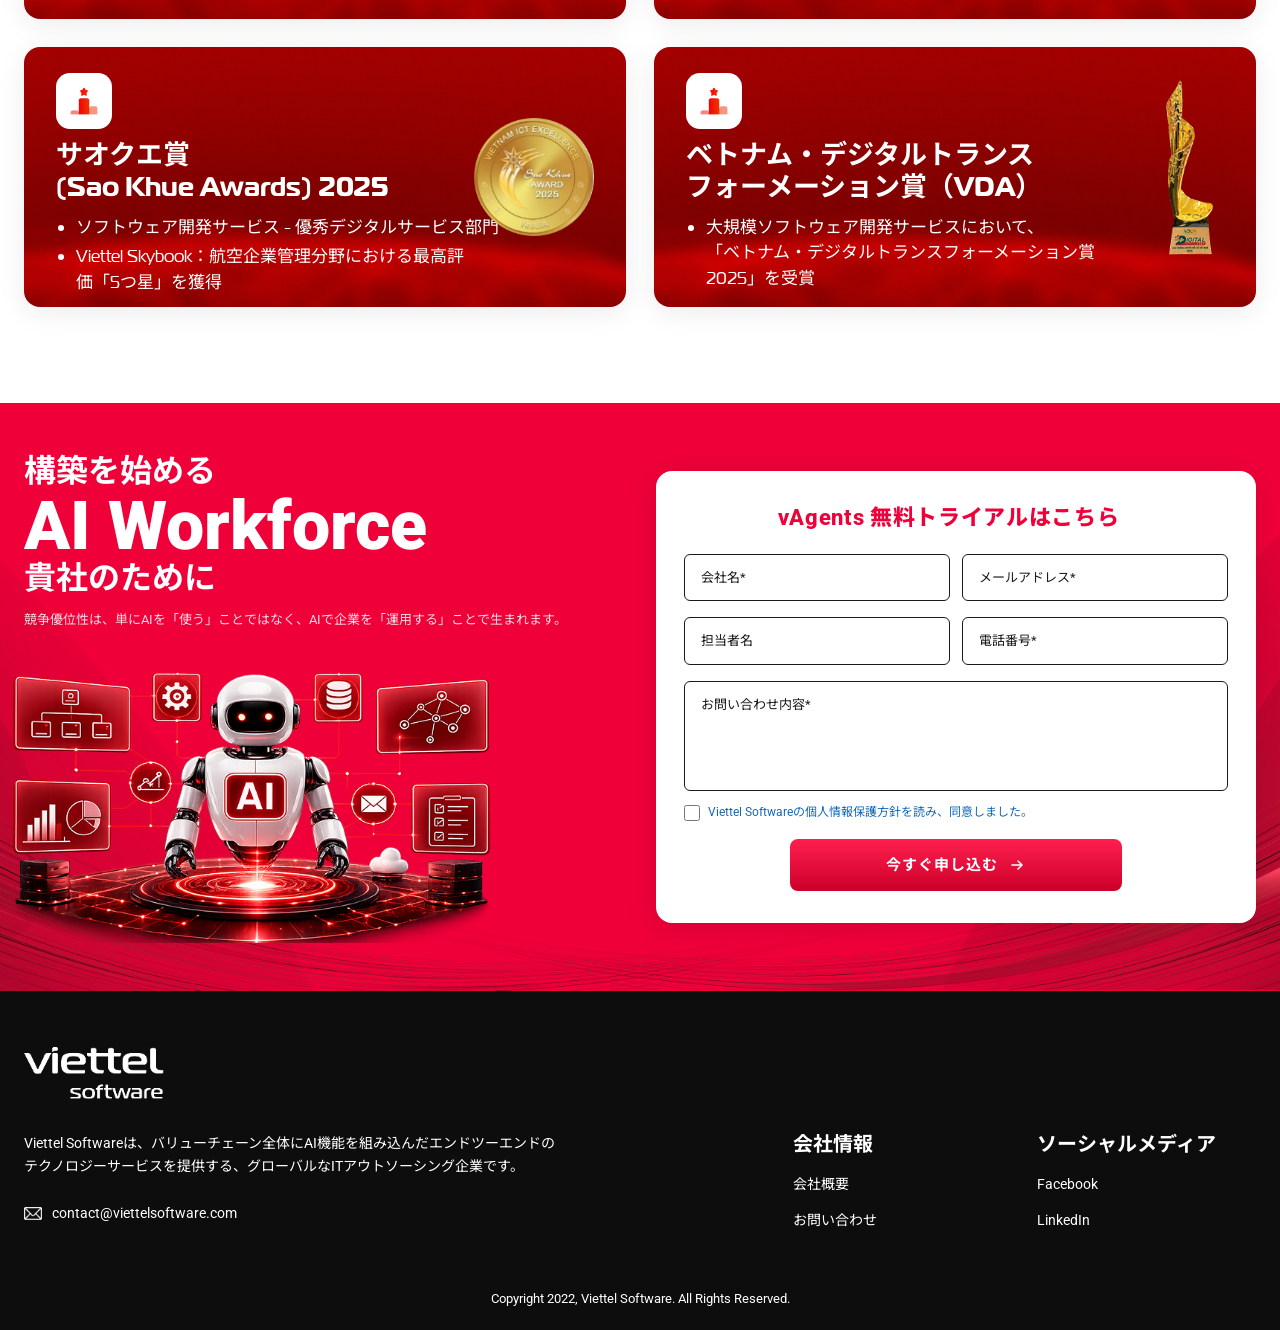
==== commit 04003146: "update" ====
--- a/japan.html
+++ b/japan.html
@@ -19,11 +19,11 @@
     t.src=v;s=b.getElementsByTagName(e)[0];
     s.parentNode.insertBefore(t,s)}(window, document,'script',
     'https://connect.facebook.net/en_US/fbevents.js');
-    fbq('init', 'YOUR_PIXEL_ID');
+    fbq('init', '244439087511471');
     fbq('track', 'PageView');
   </script>
   <noscript><img height="1" width="1" style="display:none"
-    src="https://www.facebook.com/tr?id=YOUR_PIXEL_ID&ev=PageView&noscript=1"/></noscript>
+    src="https://www.facebook.com/tr?id=244439087511471&ev=PageView&noscript=1"/></noscript>
   <!-- End Meta Pixel Code -->
 
   <!-- Google Fonts: Roboto 400/700/900 (font chính toàn trang).
@@ -41,7 +41,7 @@
   <link href="https://fonts.googleapis.com/css2?family=Noto+Sans+JP:wght@400;500;700;900&display=swap" rel="stylesheet">
 
   <link rel="stylesheet" href="css/reset.css?v=2">
-  <link rel="stylesheet" href="css/style.css?v=100">
+  <link rel="stylesheet" href="css/style.css?v=121">
 </head>
 <body>
 
@@ -274,7 +274,16 @@
       </div>
     </section>
 
-    <!-- ===== 03. TRANSFORMATION ===== -->
+    <!-- Neo #giai-phap: nav "ソリューション" và nút hero đều trỏ tới đây.
+         Giữ lại vì section 03 (chủ nhân cũ của id này) đang bị TẮT bên dưới. -->
+    <span id="giai-phap" aria-hidden="true"></span>
+
+    <!-- ===== 03. TRANSFORMATION — ĐANG TẮT, KHÔNG HIỂN THỊ =====
+         Code giữ nguyên trong <template> nên trình duyệt không render và
+         không tải ảnh. MUỐN BẬT LẠI: xóa dòng <template> mở ngay dưới đây
+         và dòng </template> ở cuối section, rồi xóa <span id="giai-phap">
+         phía trên (vì id sẽ quay về nằm trên chính section này). -->
+    <template id="tpl-transform-section">
     <section class="transform-section section" id="giai-phap" aria-label="Từ AI hỗ trợ sang AI vận hành doanh nghiệp">
       <div class="container">
 
@@ -317,6 +326,8 @@
         </div>
       </div>
     </section>
+    </template>
+    <!-- ===== HẾT phần 03 đang tắt ===== -->
 
     <!-- ===== 04. vAgents FEATURES ===== -->
     <section class="features-section section" id="vagent" aria-label="vAgents là gì">
@@ -991,14 +1002,6 @@
           テクノロジーサービスを提供する、グローバルなITアウトソーシング企業です。
         </p>
         <address class="footer-contact" style="font-style:normal">
-          <span class="footer-contact-item">
-            <img src="images/16.png" alt="" class="footer-icon" aria-hidden="true">
-            ハノイ市コウザイ区ディックヴォンハウ通り36A
-          </span>
-          <a href="tel:+84988889446" class="footer-contact-item">
-            <img src="images/17.png" alt="" class="footer-icon" aria-hidden="true">
-            (+84) 988 889 446
-          </a>
           <a href="mailto:contact@viettelsoftware.com" class="footer-contact-item">
             <img src="images/18.png" alt="" class="footer-icon" aria-hidden="true">
             contact@viettelsoftware.com
--- a/css/style.css
+++ b/css/style.css
@@ -37,6 +37,31 @@
   font-weight: 800;
   font-display: swap;
   src: url('font-viettel/FS Magistral-ExtraBold.ttf') format('truetype');
+}
+
+/* ===== Fonts: FS PFBeauSansPro (repo chỉ có 2 file: Light + Bold) =====
+   Không có file Regular/Medium → khai báo Light cho cả 300 và 400 để trình
+   duyệt khỏi tự suy weight, tránh lệch nét giữa các máy. */
+@font-face {
+  font-family: 'FS PFBeauSansPro';
+  font-style: normal;
+  font-weight: 300;
+  font-display: swap;
+  src: url('font-viettel/FS PFBeauSansPro-Light.ttf') format('truetype');
+}
+@font-face {
+  font-family: 'FS PFBeauSansPro';
+  font-style: normal;
+  font-weight: 400;
+  font-display: swap;
+  src: url('font-viettel/FS PFBeauSansPro-Light.ttf') format('truetype');
+}
+@font-face {
+  font-family: 'FS PFBeauSansPro';
+  font-style: normal;
+  font-weight: 700;
+  font-display: swap;
+  src: url('font-viettel/FS PFBeauSansPro-Bold.ttf') format('truetype');
 }
 
 /* ===== Riêng section Chứng chỉ & Giải thưởng giữ FS Magistral =====
@@ -425,6 +450,15 @@
 
 /* ===== 01. Hero ===== */
 
+/* Riêng khối hero dùng FS PFBeauSansPro (webfont nội bộ).
+   'Noto Sans JP' đứng sau để bản tiếng Nhật vẫn có glyph kanji/kana. */
+.hero-title,
+.hero-list li,
+.hero-info p,
+.hero-btn {
+  font-family: 'FS PFBeauSansPro', 'Noto Sans JP', sans-serif;
+}
+
 .hero-section {
   position: relative;
   overflow: hidden;
@@ -529,6 +563,54 @@
   max-width: 420px;
 }
 
+/* Checklist: dấu ✓ vẽ bằng ::before → text vẫn copy được sạch */
+.hero-list {
+  display: flex;
+  flex-direction: column;
+  gap: 11px;
+  max-width: 700px;
+}
+
+.hero-list li {
+  position: relative;
+  padding-left: 26px;
+  font-size: 17px;
+  line-height: 1.5;
+  color: #FFFFFF;
+}
+
+.hero-list li::before {
+  content: "✓";
+  position: absolute;
+  left: 0;
+  top: 0;
+  font-weight: 400;
+  color: #FFFFFF;
+}
+
+.hero-list strong {
+  font-weight: 700;
+}
+
+/* Ghi chú (*) dưới checklist — đè .hero-info p nên cần specificity cao hơn */
+.hero-info .hero-note {
+  margin-top: 18px;
+  max-width: none;   /* bỏ giới hạn 700px để câu ghi chú nằm trọn 1 dòng */
+  font-size: 16px;
+  font-weight: 700;
+  line-height: 1.5;
+  color: #FFFFFF;
+}
+
+/* Luôn 1 dòng, không xuống hàng. Cỡ chữ co theo bề rộng màn hình để câu dài
+   không tràn ra ngoài container ở tablet/màn hẹp. */
+@media (min-width: 768px) {
+  .hero-info .hero-note {
+    white-space: nowrap;
+    font-size: clamp(12px, 1.65vw, 16px);
+  }
+}
+
 /* Div button */
 .hero-actions {
   display: flex;
@@ -580,6 +662,10 @@
   /* Co giãn theo bề rộng màn hình để "AI WORKFORCE 24/7" luôn vừa 1 dòng,
      không bị cắt trên màn nhỏ */
   .hero-ai-border { width: clamp(260px, 86vw, 500px); }
+
+  .hero-list { gap: 9px; }
+  .hero-list li { font-size: 15px; padding-left: 21px; }
+  .hero-info .hero-note { font-size: 14px; margin-top: 15px; }
 }
 
 
@@ -941,7 +1027,12 @@
 /* ===== 04. vAgents Features ===== */
 
 .features-section {
-  background: #ffffff;
+  /* Nền vân sáng dùng chung với section 03/06/09 */
+  background-color: #f0f0f0;
+  background-image: url('../images/Asset 1@4x 1.png');
+  background-size: cover;
+  background-position: center center;
+  background-repeat: no-repeat;
   padding-top: 48px;
 }
 
@@ -1025,6 +1116,166 @@
   .feature-card { padding: 24px; gap: 24px; }
   .feature-icon img { width: 60px; height: 60px; }
   .feature-title { font-size: 22px; }
+}
+
+/* ===== 04b. Giá trị đạt được ===== */
+
+.value-section {
+  background: #ffffff;
+}
+
+.value-header {
+  max-width: 900px;
+  margin: 0 auto 28px;
+}
+
+.value-title {
+  font-size: 28px;
+  font-weight: var(--weight-bold);
+  color: var(--black);
+  line-height: var(--lh-tight);
+}
+
+.value-desc {
+  font-size: var(--size-sm);
+  color: var(--black);
+  line-height: var(--lh-normal);
+  margin: 14px auto 0;
+}
+
+/* Khung đỏ: gradient sáng → sẫm dần xuống dưới, phủ thêm lớp chấm bi mờ */
+.value-banner {
+  border-radius: 24px;
+  padding: 16px;
+  background:
+    radial-gradient(circle, rgba(255, 255, 255, .13) 1.1px, transparent 1.2px) 0 0 / 12px 12px,
+    linear-gradient(180deg, #EE0033 0%, #CE0020 48%, #8E0012 100%);
+  box-shadow: 0 8px 28px rgba(142, 0, 18, .22);
+}
+
+.value-grid {
+  display: grid;
+  grid-template-columns: 1fr;
+  gap: 14px;
+}
+
+/* Card: ảnh bên trái, nội dung bên phải. Nền gradient trắng → #DFE0E4 */
+.value-card {
+  display: flex;
+  align-items: stretch;
+  gap: 20px;
+  padding: 14px;
+  border-radius: 14px;
+  background: linear-gradient(180deg, #FFFFFF 0%, #DFE0E4 100%);
+}
+
+.value-card-media {
+  flex: 0 0 auto;
+  width: 140px;
+  border-radius: 10px;
+  overflow: hidden;
+  align-self: stretch;
+}
+
+.value-card-media img {
+  display: block;
+  width: 100%;
+  height: 100%;
+  object-fit: cover;
+}
+
+.value-card-body {
+  flex: 1;
+  min-width: 0;
+  align-self: center;
+  padding-right: 6px;
+}
+
+.value-card-title {
+  font-size: 19px;
+  font-weight: var(--weight-bold);
+  color: var(--red);
+  line-height: var(--lh-tight);
+  margin: 0 0 10px;
+}
+
+.value-card-desc {
+  font-size: var(--size-body);
+  color: #2c2c2c;
+  line-height: var(--lh-normal);
+  margin: 0;
+}
+
+/* Nút CTA cuối khung */
+.value-cta {
+  display: flex;
+  justify-content: center;
+  padding: 22px 0 10px;
+}
+
+.value-btn {
+  display: inline-flex;
+  align-items: center;
+  gap: 14px;
+  padding: 8px 8px 8px 32px;
+  border-radius: var(--radius-full);
+  background: linear-gradient(180deg, #FFFFFF 0%, #DFE0E4 100%);
+  color: var(--red);
+  font-size: 15px;
+  font-weight: var(--weight-bold);
+  letter-spacing: .04em;
+  text-transform: uppercase;
+  box-shadow: 0 4px 14px rgba(0, 0, 0, .22);
+  transition: transform var(--transition), box-shadow var(--transition);
+}
+
+.value-btn:hover {
+  color: var(--red-dark);
+  box-shadow: 0 6px 18px rgba(0, 0, 0, .28);
+}
+
+.value-btn:active {
+  transform: translateY(1px);
+}
+
+.value-btn-icon {
+  flex-shrink: 0;
+  display: inline-flex;
+  align-items: center;
+  justify-content: center;
+  width: 34px;
+  height: 34px;
+  border-radius: 50%;
+  background: var(--red);
+  color: #fff;
+}
+
+.value-btn-icon svg {
+  width: 19px;
+  height: 19px;
+}
+
+/* --- Responsive --- */
+@media (max-width: 767px) {
+  .value-card { gap: 14px; padding: 12px; }
+  .value-card-media { width: 104px; }
+  .value-card-title { font-size: 16px; margin-bottom: 7px; }
+  .value-card-desc  { font-size: 14px; }
+  .value-btn { font-size: 13px; padding-left: 22px; gap: 10px; }
+  .value-btn-icon { width: 30px; height: 30px; }
+}
+
+@media (min-width: 768px) {
+  .value-banner { padding: 22px; }
+  .value-grid { grid-template-columns: repeat(2, 1fr); gap: 20px; }
+}
+
+@media (min-width: 1025px) {
+  .value-title { font-size: 36px; }
+  .value-desc { font-size: var(--size-body); }
+  .value-card { padding: 16px; gap: 24px; }
+  .value-card-media { width: 162px; }
+  .value-card-title { font-size: 21px; }
 }
 
 /* ===== 05. How It Works ===== */
@@ -1827,14 +2078,174 @@
   .metrics-divider { margin: 18px 0; }
 }
 
+/* ===== 08b. Vì sao chọn Viettel Software ===== */
+
+.why-section {
+  margin-top: 48px;      /* tách khỏi banner số liệu phía trên */
+  padding-bottom: 72px;  /* khoảng cách xuống mục Chứng chỉ */
+  background-color: #f0f0f0;
+  background-image: url('../images/Asset 1@4x 1.png');
+  background-size: cover;
+  background-position: center center;
+  background-repeat: no-repeat;
+}
+
+.why-header {
+  max-width: 900px;
+  margin: 0 auto 32px;
+}
+
+.why-title {
+  font-size: 24px;
+  font-weight: var(--weight-bold);
+  color: var(--black);
+  line-height: var(--lh-tight);
+}
+
+/* Tiêu đề luôn nằm 1 dòng từ tablet trở lên; cỡ chữ co theo bề rộng màn hình
+   để câu dài không tràn ra ngoài container. */
+@media (min-width: 768px) {
+  .why-title {
+    white-space: nowrap;
+    font-size: clamp(20px, 2.5vw, 32px);
+  }
+}
+
+/* Card: nền trắng (padding-box) + viền gradient #FFFFFF → #DFE0E4 (border-box).
+   Bóng lệch xuống dưới và sang phải. */
+.why-card {
+  display: flex;
+  flex-direction: column;
+  gap: 24px;
+  padding: 24px;
+  border: 2px solid transparent;
+  border-radius: 24px;
+  background:
+    linear-gradient(180deg, #DFE0E4 0%, #FFFFFF 100%) padding-box,
+    linear-gradient(180deg, #FFFFFF 0%, #DFE0E4 100%) border-box;
+  box-shadow: 10px 14px 28px rgba(0, 0, 0, .10), 4px 6px 12px rgba(0, 0, 0, .05);
+}
+
+/* Danh sách gạch đầu dòng bằng ảnh tick 69.png */
+.why-list {
+  display: flex;
+  flex-direction: column;
+  gap: 18px;
+  flex: 0 1 auto;
+  min-width: 0;
+}
+
+.why-list li {
+  display: flex;
+  align-items: flex-start;
+  gap: 14px;
+  font-size: 16px;
+  font-style: italic;
+  line-height: var(--lh-normal);
+  color: #1a1a1a;
+}
+
+.why-tick {
+  flex-shrink: 0;
+  width: 22px;
+  height: auto;
+  margin-top: 2px;
+}
+
+/* Cột ảnh + dots */
+.why-media {
+  flex-shrink: 0;
+  width: 100%;
+}
+
+.why-viewport {
+  overflow: hidden;
+  border-radius: 12px;
+}
+
+.why-track {
+  display: flex;
+  transition: transform 0.4s cubic-bezier(0.4, 0, 0.2, 1);
+}
+
+.why-slide {
+  flex: 0 0 100%;
+}
+
+.why-slide img {
+  display: block;
+  width: 100%;
+  height: auto;
+}
+
+.why-dots {
+  display: flex;
+  justify-content: center;
+  align-items: center;
+  gap: 8px;
+  margin-top: 16px;
+}
+
+.why-dot {
+  width: 8px;
+  height: 8px;
+  border-radius: 4px;
+  background: #b5b5b5;
+  border: none;
+  padding: 0;
+  cursor: pointer;
+  transition: width 0.3s ease, background-color 0.3s ease;
+}
+
+/* Trượt track theo dot đang chọn — mỗi bước = 1 ảnh (100%) */
+#wy-1:checked ~ .why-section .why-track { transform: translateX(0); }
+#wy-2:checked ~ .why-section .why-track { transform: translateX(-100%); }
+#wy-3:checked ~ .why-section .why-track { transform: translateX(-200%); }
+#wy-4:checked ~ .why-section .why-track { transform: translateX(-300%); }
+#wy-5:checked ~ .why-section .why-track { transform: translateX(-400%); }
+#wy-6:checked ~ .why-section .why-track { transform: translateX(-500%); }
+
+/* Dot active */
+#wy-1:checked ~ .why-section .why-dots label[for="wy-1"],
+#wy-2:checked ~ .why-section .why-dots label[for="wy-2"],
+#wy-3:checked ~ .why-section .why-dots label[for="wy-3"],
+#wy-4:checked ~ .why-section .why-dots label[for="wy-4"],
+#wy-5:checked ~ .why-section .why-dots label[for="wy-5"],
+#wy-6:checked ~ .why-section .why-dots label[for="wy-6"] {
+  width: 24px;
+  background: var(--red);
+}
+
+/* --- Responsive --- */
+@media (min-width: 768px) {
+  .why-card {
+    flex-direction: row;
+    align-items: center;
+    gap: 32px;
+    padding: 32px;
+  }
+  .why-media { width: 46%; flex-shrink: 0; }
+  /* margin-left:auto → khối chữ dồn sang phải; margin-right chừa lại một
+     khoảng để chữ không dính sát cột ảnh. */
+  .why-list { gap: 20px; margin-left: auto; margin-right: 28px; }
+}
+
+@media (min-width: 1025px) {
+  .why-title { font-size: 32px; }
+  .why-card { gap: 40px; padding: 36px 40px; }
+  .why-list { gap: 22px; margin-right: 48px; }
+  .why-list li { font-size: 18px; }
+  .why-tick { width: 24px; }
+}
+
 /* ===== 09. Certifications ===== */
 
 section.cert-section {
-  background: url('../images/Asset 1@4x 1.png') center / cover no-repeat;
+  background: #ffffff;
   overflow: hidden;
   padding-top: 56px;
   padding-bottom: 96px;
-  margin-top: 80px;
+  margin-top: 0;
 }
 
 .cert-header { margin-bottom: 32px; }
@@ -2064,11 +2475,13 @@
   margin-bottom: 16px;
 }
 
+/* Ảnh "Chỉ 3 bước để bắt đầu" (70.png) — ảnh nằm ngang và có chữ bên trong,
+   nên để rộng hơn ảnh robot cũ thì chữ mới đọc được */
 .cta-robot {
   display: block;
   width: 100%;
-  max-width: 260px;
-  margin: 0 auto;
+  max-width: 560px;
+  margin: 8px 0 0;   /* căn mép trái, sát phần chữ phía trên */
 }
 
 /* --- Card form phải --- */
@@ -2205,6 +2618,12 @@
   filter: brightness(1.06);
 }
 
+/* Chữ nút 2 dòng — <br> nằm trong span để không phá layout flex của nút */
+.form-submit-text {
+  text-align: center;
+  line-height: 1.35;
+}
+
 .form-submit svg {
   width: 18px;
   height: 18px;
@@ -2221,18 +2640,23 @@
     flex-direction: row;
     align-items: center;
     justify-content: center;
-    gap: 52px;
-  }
-
-  .cta-content { flex: 0 0 560px; }
+    gap: 40px;
+  }
+
+  /* Cột trái rộng thêm 32px để ảnh 3 bước to hơn; 592 + 40 + 600 = 1232 = đúng
+     bề rộng trong của .container (1280 - 24×2), không tràn ngang. */
+  .cta-content { flex: 0 0 592px; }
 
   .cta-title { font-size: 32px; }
 
   .cta-ai { font-size: 68px; }
 
+  /* Thu nhỏ còn 94% cột và đẩy trái 24px (ăn vào phần padding của .container
+     nên không sinh cuộn ngang) để khung ảnh khớp mép trái với tiêu đề. */
   .cta-robot {
-    margin: 0;
+    width: 85%;
     max-width: 100%;
+    margin: 0 0 0 -24px;
   }
 
   .cta-form-card {
